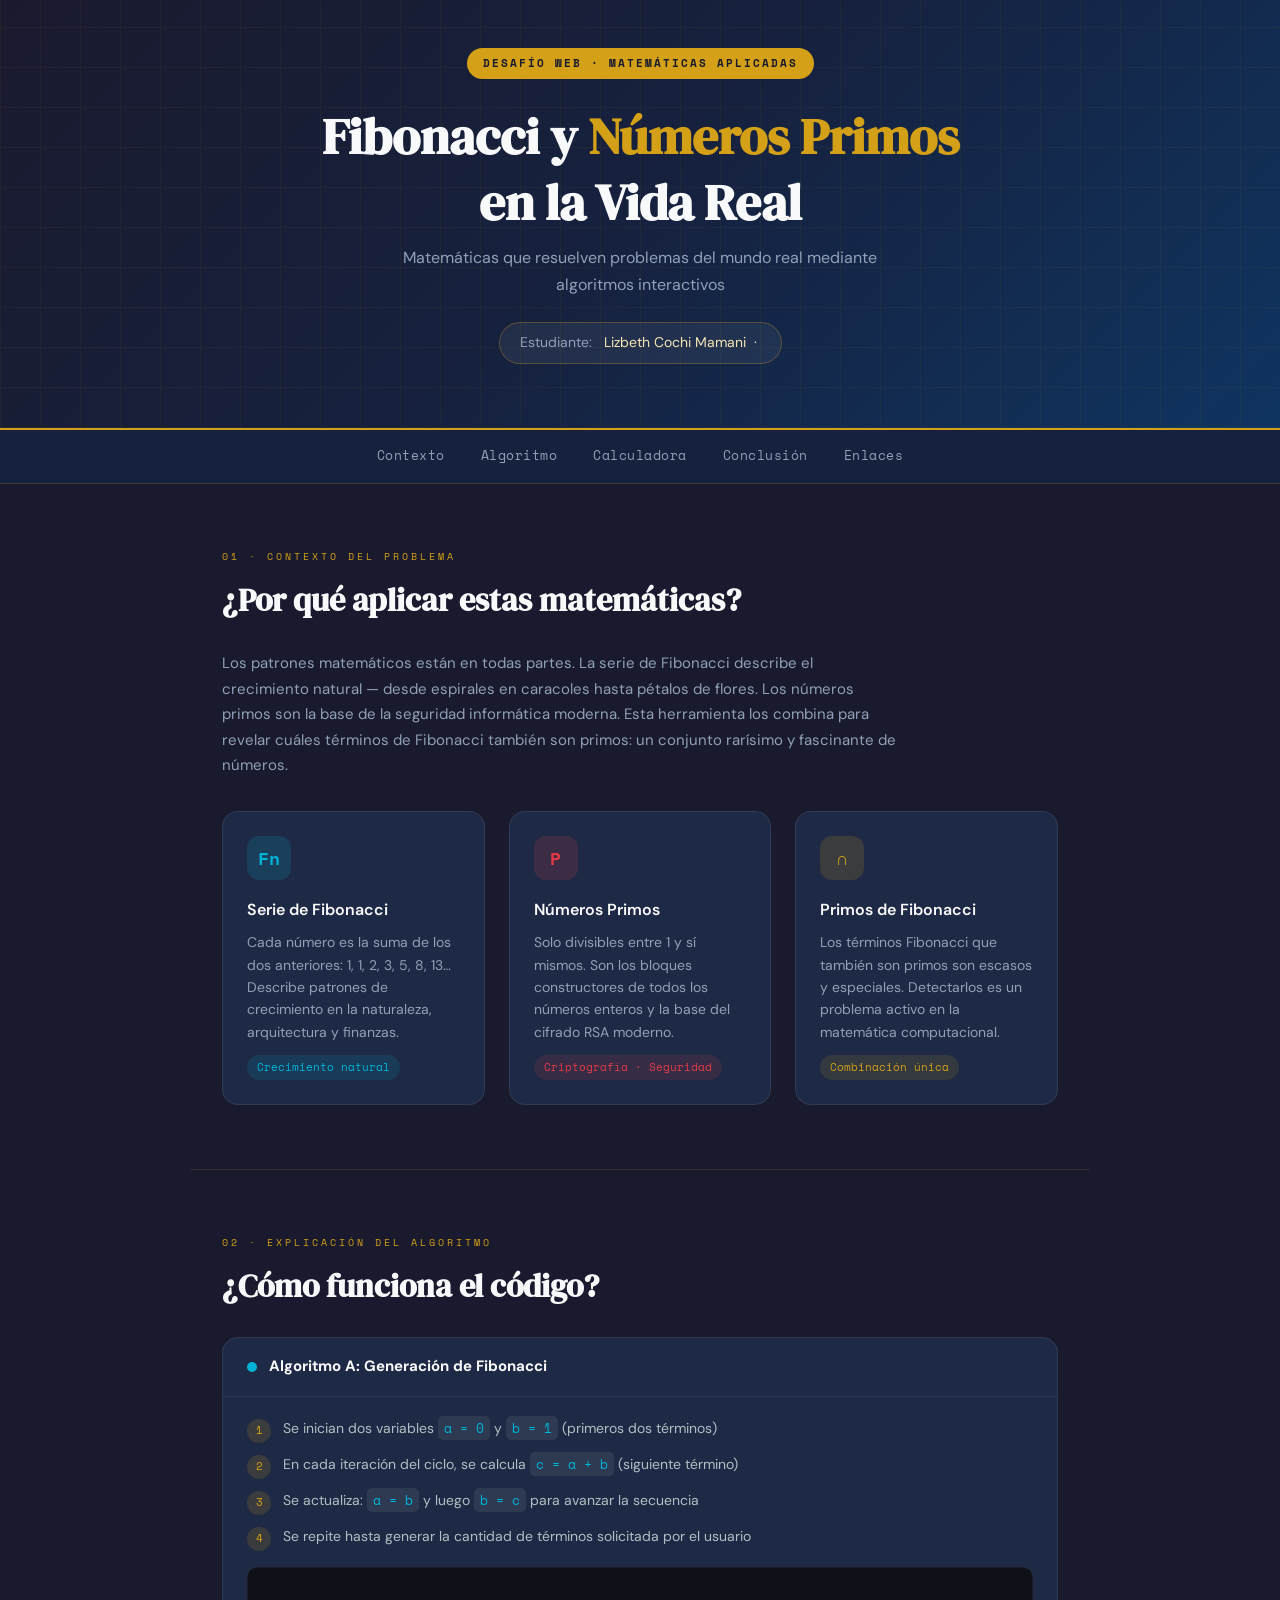
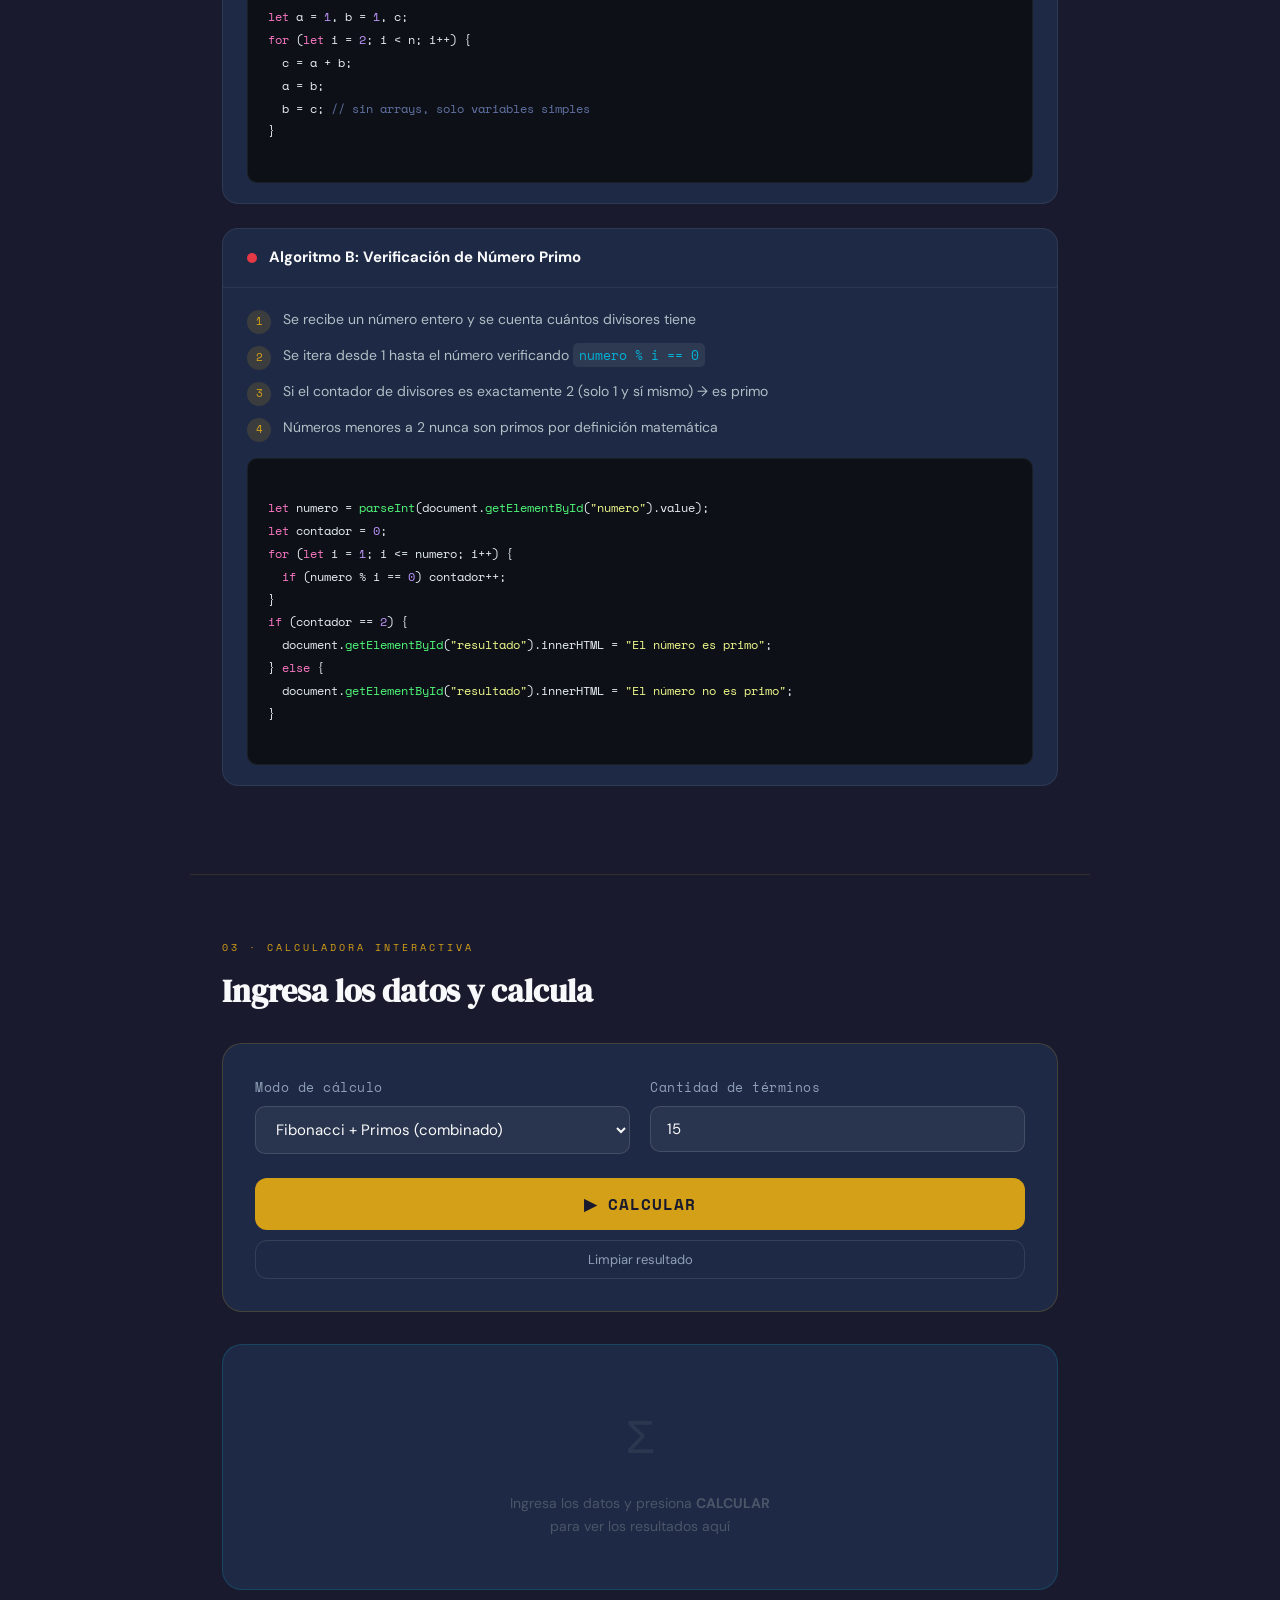
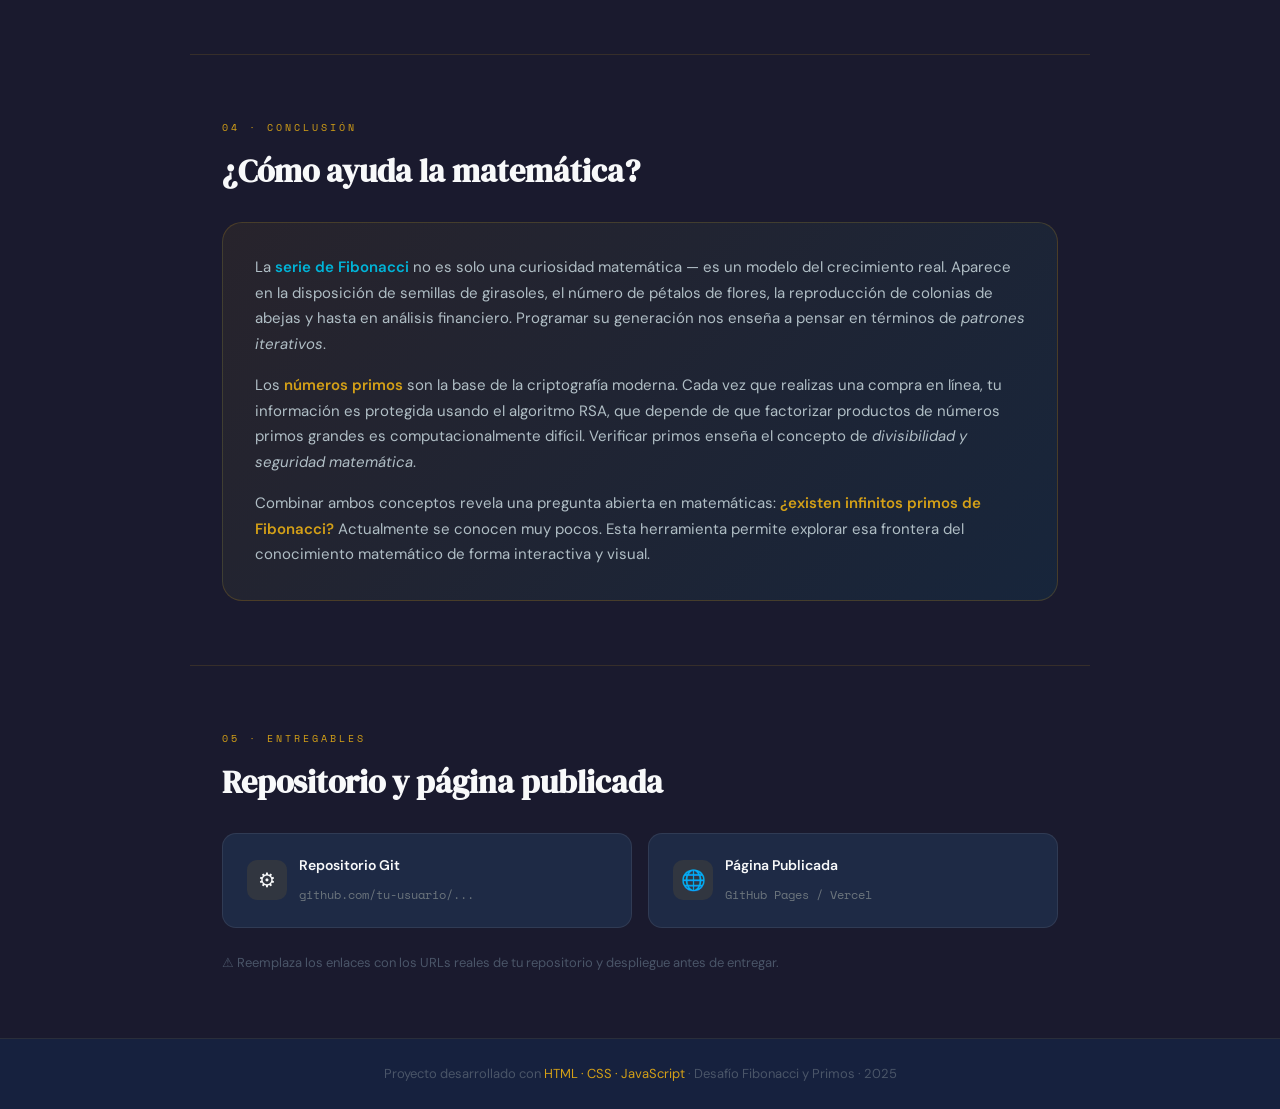
==== index.html @ 86a03a34 "Corregir nombre de index2 a index.html" ====
<!DOCTYPE html>
<html lang="es">
<head>
  <meta charset="UTF-8">
  <meta name="viewport" content="width=device-width, initial-scale=1.0">
  <title>Fibonacci y Números Primos - Matemáticas en la Vida Real</title>
  <link rel="stylesheet" href="css/stilos.css">
  <link href="https://fonts.googleapis.com/css2?family=Space+Mono:wght@400;700&family=DM+Serif+Display&family=DM+Sans:wght@400;500;600&display=swap" rel="stylesheet">
</head>
<body>
 
  <!-- ===== ENCABEZADO ===== -->
  <header>
    <div class="header-pattern"></div>
    <div class="badge">Desafío Web · Matemáticas Aplicadas</div>
    <h1>Fibonacci y <span>Números Primos</span><br>en la Vida Real</h1>
    <p class="header-sub">Matemáticas que resuelven problemas del mundo real mediante algoritmos interactivos</p>
    <div class="student-info">
      <span>Estudiante:</span> Lizbeth Cochi Mamani &nbsp;·&nbsp;
    </div>
  </header>
 
  <!-- ===== NAVEGACIÓN ===== -->
  <nav>
    <a href="#contexto">Contexto</a>
    <a href="#algoritmo">Algoritmo</a>
    <a href="#calculadora">Calculadora</a>
    <a href="#conclusion">Conclusión</a>
    <a href="#enlaces">Enlaces</a>
  </nav>
 
  <!-- ===== SECCIÓN 1: CONTEXTO ===== -->
  <section id="contexto">
    <p class="section-label">01 · Contexto del Problema</p>
    <h2>¿Por qué aplicar estas matemáticas?</h2>
    <p class="intro-text">
      Los patrones matemáticos están en todas partes. La serie de Fibonacci describe el crecimiento
      natural — desde espirales en caracoles hasta pétalos de flores. Los números primos son la base
      de la seguridad informática moderna. Esta herramienta los combina para revelar cuáles términos
      de Fibonacci también son primos: un conjunto rarísimo y fascinante de números.
    </p>
    <div class="cards-grid">
      <div class="card">
        <div class="card-icon fib">Fn</div>
        <h3>Serie de Fibonacci</h3>
        <p>Cada número es la suma de los dos anteriores: 1, 1, 2, 3, 5, 8, 13… Describe patrones
        de crecimiento en la naturaleza, arquitectura y finanzas.</p>
        <span class="tag fib">Crecimiento natural</span>
      </div>
      <div class="card">
        <div class="card-icon prime">P</div>
        <h3>Números Primos</h3>
        <p>Solo divisibles entre 1 y sí mismos. Son los bloques constructores de todos los números
        enteros y la base del cifrado RSA moderno.</p>
        <span class="tag prime">Criptografía · Seguridad</span>
      </div>
      <div class="card">
        <div class="card-icon combo">∩</div>
        <h3>Primos de Fibonacci</h3>
        <p>Los términos Fibonacci que también son primos son escasos y especiales. Detectarlos es
        un problema activo en la matemática computacional.</p>
        <span class="tag combo">Combinación única</span>
      </div>
    </div>
  </section>
 
  <hr class="divider">
 
  <!-- ===== SECCIÓN 2: ALGORITMO ===== -->
  <section id="algoritmo">
    <p class="section-label">02 · Explicación del Algoritmo</p>
    <h2>¿Cómo funciona el código?</h2>
 
    <!-- Algoritmo Fibonacci -->
    <div class="algo-box">
      <div class="algo-header">
        <div class="algo-dot fib-dot"></div>
        <strong>Algoritmo A: Generación de Fibonacci</strong>
      </div>
      <div class="algo-content">
        <div class="algo-steps">
          <div class="algo-step">
            <div class="step-n">1</div>
            <div>Se inician dos variables <code>a = 0</code> y <code>b = 1</code> (primeros dos términos)</div>
          </div>
          <div class="algo-step">
            <div class="step-n">2</div>
            <div>En cada iteración del ciclo, se calcula <code>c = a + b</code> (siguiente término)</div>
          </div>
          <div class="algo-step">
            <div class="step-n">3</div>
            <div>Se actualiza: <code>a = b</code> y luego <code>b = c</code> para avanzar la secuencia</div>
          </div>
          <div class="algo-step">
            <div class="step-n">4</div>
            <div>Se repite hasta generar la cantidad de términos solicitada por el usuario</div>
          </div>
        </div>
        <div class="code-block">
<span class="kw">let</span> a = <span class="num">1</span>, b = <span class="num">1</span>, c;
<span class="kw">for</span> (<span class="kw">let</span> i = <span class="num">2</span>; i &lt; n; i++) {
  c = a + b;
  a = b;
  b = c; <span class="cm">// sin arrays, solo variables simples</span>
}
        </div>
      </div>
    </div>
 
    <!-- Algoritmo Primo -->
    <div class="algo-box">
      <div class="algo-header">
        <div class="algo-dot prime-dot"></div>
        <strong>Algoritmo B: Verificación de Número Primo</strong>
      </div>
      <div class="algo-content">
        <div class="algo-steps">
          <div class="algo-step">
            <div class="step-n">1</div>
            <div>Se recibe un número entero y se cuenta cuántos divisores tiene</div>
          </div>
          <div class="algo-step">
            <div class="step-n">2</div>
            <div>Se itera desde 1 hasta el número verificando <code>numero % i == 0</code></div>
          </div>
          <div class="algo-step">
            <div class="step-n">3</div>
            <div>Si el contador de divisores es exactamente 2 (solo 1 y sí mismo) → es primo</div>
          </div>
          <div class="algo-step">
            <div class="step-n">4</div>
            <div>Números menores a 2 nunca son primos por definición matemática</div>
          </div>
        </div>
        <div class="code-block">
<span class="kw">let</span> numero = <span class="fn">parseInt</span>(document.<span class="fn">getElementById</span>(<span class="str">"numero"</span>).value);
<span class="kw">let</span> contador = <span class="num">0</span>;
<span class="kw">for</span> (<span class="kw">let</span> i = <span class="num">1</span>; i &lt;= numero; i++) {
  <span class="kw">if</span> (numero % i == <span class="num">0</span>) contador++;
}
<span class="kw">if</span> (contador == <span class="num">2</span>) {
  document.<span class="fn">getElementById</span>(<span class="str">"resultado"</span>).innerHTML = <span class="str">"El número es primo"</span>;
} <span class="kw">else</span> {
  document.<span class="fn">getElementById</span>(<span class="str">"resultado"</span>).innerHTML = <span class="str">"El número no es primo"</span>;
}
        </div>
      </div>
    </div>
  </section>
 
  <hr class="divider">
 
  <!-- ===== SECCIÓN 3: FORMULARIO + RESULTADO ===== -->
  <section id="calculadora">
    <p class="section-label">03 · Calculadora Interactiva</p>
    <h2>Ingresa los datos y calcula</h2>
 
    <div class="form-container">
      <form onsubmit="return false;">
        <div class="form-row">
 
          <!-- Selector de modo -->
          <div class="form-group">
            <label for="modo">Modo de cálculo</label>
            <select id="modo" onchange="cambiarModo()">
              <option value="combinado">Fibonacci + Primos (combinado)</option>
              <option value="fibonacci">Solo secuencia Fibonacci</option>
              <option value="primo">Verificar número primo</option>
              <option value="ahorro">Ahorro progresivo Fibonacci</option>
            </select>
          </div>
 
          <!-- Cantidad de términos -->
          <div class="form-group" id="grupo-terminos">
            <label for="terminos">Cantidad de términos</label>
            <input type="number" id="terminos" min="2" max="40" value="15" placeholder="Ej: 15">
          </div>
 
          <!-- Número a verificar (solo modo primo) -->
          <div class="form-group" id="grupo-numero" style="display:none;">
            <label for="numero">Número a verificar</label>
            <input type="number" id="numero" min="1" value="97" placeholder="Ej: 97">
          </div>
 
          <!-- Monto base (solo modo ahorro) -->
          <div class="form-group" id="grupo-monto" style="display:none;">
            <label for="monto">Depósito base (Bs.)</label>
            <input type="number" id="monto" min="1" value="1" placeholder="Ej: 1">
          </div>
 
        </div>
 
        <!-- Botón de ejecución -->
        <button class="btn-calc" onclick="calcular()">▶ CALCULAR</button>
        <button class="btn-clear" onclick="limpiar()">Limpiar resultado</button>
      </form>
    </div>
 
    <!-- Área de resultados -->
    <div id="resultado-container">
      <div class="result-placeholder" id="placeholder">
        <div class="big-icon">Σ</div>
        <p>Ingresa los datos y presiona <strong>CALCULAR</strong><br>para ver los resultados aquí</p>
      </div>
      <div id="resultado" style="display:none;"></div>
    </div>
  </section>
 
  <hr class="divider">
 
  <!-- ===== SECCIÓN 4: CONCLUSIÓN ===== -->
  <section id="conclusion">
    <p class="section-label">04 · Conclusión</p>
    <h2>¿Cómo ayuda la matemática?</h2>
    <div class="conclusion-box">
      <p>La <span class="highlight-teal">serie de Fibonacci</span> no es solo una curiosidad matemática —
      es un modelo del crecimiento real. Aparece en la disposición de semillas de girasoles, el número
      de pétalos de flores, la reproducción de colonias de abejas y hasta en análisis financiero.
      Programar su generación nos enseña a pensar en términos de <em>patrones iterativos</em>.</p>
 
      <p>Los <span class="highlight-gold">números primos</span> son la base de la criptografía moderna.
      Cada vez que realizas una compra en línea, tu información es protegida usando el algoritmo RSA,
      que depende de que factorizar productos de números primos grandes es computacionalmente difícil.
      Verificar primos enseña el concepto de <em>divisibilidad y seguridad matemática</em>.</p>
 
      <p>Combinar ambos conceptos revela una pregunta abierta en matemáticas:
      <span class="highlight-gold">¿existen infinitos primos de Fibonacci?</span> Actualmente se conocen
      muy pocos. Esta herramienta permite explorar esa frontera del conocimiento matemático de forma
      interactiva y visual.</p>
    </div>
  </section>
 
  <hr class="divider">
 
  <!-- ===== SECCIÓN 5: ENLACES ===== -->
  <section id="enlaces">
    <p class="section-label">05 · Entregables</p>
    <h2>Repositorio y página publicada</h2>
    <div class="links-row">
      <a class="link-card" href="https://github.com/liz1020bth/DESAFIO-SIMULACION-MATEMATICA----FIBO-Y-PRIMOS.git" target="_blank">
        <div class="link-icon">⚙</div>
        <div>
          <p>Repositorio Git</p>
          <span>github.com/tu-usuario/...</span>
        </div>
      </a>
      <a class="link-card" href="https://liz1020bth.github.io/DESAFIO-SIMULACION-MATEMATICA----FIBO-Y-PRIMOS/" target="_blank">
        <div class="link-icon">🌐</div>
        <div>
          <p>Página Publicada</p>
          <span>GitHub Pages / Vercel</span>
        </div>
      </a>
    </div>
    <p class="links-note">⚠ Reemplaza los enlaces con los URLs reales de tu repositorio y despliegue antes de entregar.</p>
  </section>
 
  <!-- ===== PIE DE PÁGINA ===== -->
  <footer>
    Proyecto desarrollado con <span>HTML · CSS · JavaScript</span> · Desafío Fibonacci y Primos · 2025
  </footer>
 
  <script src="js/scrip.js"></script>
</body>
</html>
---- css/stilos.css ----
/* =============================================
   estilos.css — Desafío Fibonacci y Primos
   ============================================= */
 
/* --- Variables globales --- */
:root {
  --gold:        #D4A017;
  --gold-light:  #F5E6B3;
  --gold-dark:   #8B6914;
  --deep:        #1A1A2E;
  --deep2:       #16213E;
  --accent:      #0F3460;
  --teal:        #00B4D8;
  --teal-light:  #90E0EF;
  --white:       #F8F9FA;
  --gray:        #6C757D;
  --card-bg:     #1E2A45;
  --prime-color: #E63946;
  --fib-color:   #00B4D8;
  --muted:       #90A0B7;
}
 
/* --- Reset básico --- */
* {
  margin: 0;
  padding: 0;
  box-sizing: border-box;
}
 
body {
  font-family: 'DM Sans', sans-serif;
  background: var(--deep);
  color: var(--white);
  line-height: 1.7;
}
 
code {
  font-family: 'Space Mono', monospace;
  font-size: 13px;
  background: rgba(255,255,255,0.07);
  padding: 2px 6px;
  border-radius: 5px;
  color: var(--teal);
}
 
/* =============================================
   ENCABEZADO
   ============================================= */
header {
  background: linear-gradient(135deg, #1A1A2E 0%, #16213E 50%, #0F3460 100%);
  padding: 3rem 2rem 4rem;
  text-align: center;
  position: relative;
  overflow: hidden;
  border-bottom: 2px solid var(--gold);
}
 
.header-pattern {
  position: absolute;
  top: 0; left: 0; right: 0; bottom: 0;
  opacity: 0.05;
  background-image:
    repeating-linear-gradient(0deg,   var(--gold) 0px, var(--gold) 1px, transparent 1px, transparent 40px),
    repeating-linear-gradient(90deg,  var(--gold) 0px, var(--gold) 1px, transparent 1px, transparent 40px);
}
 
.badge {
  display: inline-block;
  background: var(--gold);
  color: var(--deep);
  font-family: 'Space Mono', monospace;
  font-size: 11px;
  font-weight: 700;
  letter-spacing: 2px;
  text-transform: uppercase;
  padding: 6px 16px;
  border-radius: 20px;
  margin-bottom: 1.5rem;
  position: relative;
}
 
header h1 {
  font-family: 'DM Serif Display', serif;
  font-size: clamp(1.8rem, 5vw, 3.2rem);
  color: var(--white);
  position: relative;
  margin-bottom: 0.5rem;
  line-height: 1.3;
}
 
header h1 span {
  color: var(--gold);
}
 
.header-sub {
  font-size: 1rem;
  color: var(--muted);
  position: relative;
  max-width: 500px;
  margin: 0.5rem auto 1.5rem;
}
 
.student-info {
  display: inline-flex;
  align-items: center;
  gap: 12px;
  background: rgba(255,255,255,0.06);
  border: 1px solid rgba(212,160,23,0.3);
  border-radius: 50px;
  padding: 8px 20px;
  font-size: 14px;
  color: var(--gold-light);
  position: relative;
}
 
.student-info span {
  color: var(--muted);
}
 
/* =============================================
   NAVEGACIÓN
   ============================================= */
nav {
  background: var(--deep2);
  border-bottom: 1px solid rgba(212,160,23,0.2);
  padding: 0 2rem;
  display: flex;
  justify-content: center;
  flex-wrap: wrap;
  position: sticky;
  top: 0;
  z-index: 100;
}
 
nav a {
  color: var(--muted);
  text-decoration: none;
  font-size: 13px;
  font-weight: 500;
  padding: 14px 18px;
  border-bottom: 3px solid transparent;
  transition: all 0.2s;
  font-family: 'Space Mono', monospace;
  letter-spacing: 0.5px;
}
 
nav a:hover {
  color: var(--gold);
  border-bottom-color: var(--gold);
}
 
/* =============================================
   SECCIONES
   ============================================= */
section {
  padding: 4rem 2rem;
  max-width: 900px;
  margin: 0 auto;
}
 
.section-label {
  font-family: 'Space Mono', monospace;
  font-size: 10px;
  letter-spacing: 3px;
  text-transform: uppercase;
  color: var(--gold);
  margin-bottom: 0.5rem;
}
 
h2 {
  font-family: 'DM Serif Display', serif;
  font-size: clamp(1.5rem, 3vw, 2rem);
  color: var(--white);
  margin-bottom: 1.5rem;
}
 
.intro-text {
  color: var(--muted);
  font-size: 15px;
  max-width: 680px;
  margin-bottom: 0;
}
 
.divider {
  border: none;
  border-top: 1px solid rgba(212,160,23,0.15);
  max-width: 900px;
  margin: 0 auto;
}
 
/* =============================================
   TARJETAS DE CONTEXTO
   ============================================= */
.cards-grid {
  display: grid;
  grid-template-columns: repeat(auto-fit, minmax(250px, 1fr));
  gap: 1.5rem;
  margin-top: 2rem;
}
 
.card {
  background: var(--card-bg);
  border: 1px solid rgba(255,255,255,0.08);
  border-radius: 16px;
  padding: 1.5rem;
}
 
.card-icon {
  width: 44px;
  height: 44px;
  border-radius: 12px;
  display: flex;
  align-items: center;
  justify-content: center;
  font-family: 'Space Mono', monospace;
  font-size: 18px;
  font-weight: 700;
  margin-bottom: 1rem;
}
 
.card-icon.fib   { background: rgba(0,180,216,0.15);   color: var(--teal); }
.card-icon.prime { background: rgba(230,57,70,0.15);   color: var(--prime-color); }
.card-icon.combo { background: rgba(212,160,23,0.15);  color: var(--gold); }
 
.card h3 {
  font-size: 16px;
  font-weight: 600;
  margin-bottom: 0.5rem;
  color: var(--white);
}
 
.card p {
  font-size: 14px;
  color: var(--muted);
  line-height: 1.6;
}
 
.tag {
  display: inline-block;
  font-size: 11px;
  font-family: 'Space Mono', monospace;
  padding: 3px 10px;
  border-radius: 20px;
  margin-top: 0.75rem;
}
 
.tag.fib   { background: rgba(0,180,216,0.12);  color: var(--teal); }
.tag.prime { background: rgba(230,57,70,0.12);  color: var(--prime-color); }
.tag.combo { background: rgba(212,160,23,0.12); color: var(--gold); }
 
/* =============================================
   ALGORITMOS
   ============================================= */
.algo-box {
  background: var(--card-bg);
  border-radius: 16px;
  overflow: hidden;
  margin-bottom: 1.5rem;
  border: 1px solid rgba(255,255,255,0.07);
}
 
.algo-header {
  display: flex;
  align-items: center;
  gap: 12px;
  padding: 1rem 1.5rem;
  border-bottom: 1px solid rgba(255,255,255,0.06);
  font-size: 15px;
}
 
.algo-dot {
  width: 10px;
  height: 10px;
  border-radius: 50%;
}
 
.algo-dot.fib-dot   { background: var(--teal); }
.algo-dot.prime-dot { background: var(--prime-color); }
 
.algo-content {
  padding: 1.25rem 1.5rem;
}
 
.code-block {
  background: #0D1117;
  border-radius: 10px;
  padding: 1rem 1.25rem;
  font-family: 'Space Mono', monospace;
  font-size: 12px;
  color: #E6EDF3;
  margin: 1rem 0 0;
  overflow-x: auto;
  border: 1px solid rgba(255,255,255,0.06);
  line-height: 1.9;
  white-space: pre;
}
 
/* Colores de sintaxis */
.code-block .kw  { color: #FF79C6; }
.code-block .fn  { color: #50FA7B; }
.code-block .num { color: #BD93F9; }
.code-block .cm  { color: #6272A4; }
.code-block .str { color: #F1FA8C; }
 
.algo-steps {
  display: flex;
  flex-direction: column;
  gap: 10px;
}
 
.algo-step {
  display: flex;
  gap: 12px;
  font-size: 14px;
  color: #B0BEC5;
  align-items: flex-start;
}
 
.step-n {
  min-width: 24px;
  height: 24px;
  background: rgba(212,160,23,0.15);
  border-radius: 50%;
  display: flex;
  align-items: center;
  justify-content: center;
  font-family: 'Space Mono', monospace;
  font-size: 11px;
  color: var(--gold);
  flex-shrink: 0;
  margin-top: 2px;
}
 
/* =============================================
   FORMULARIO
   ============================================= */
.form-container {
  background: var(--card-bg);
  border: 1px solid rgba(212,160,23,0.2);
  border-radius: 20px;
  padding: 2rem;
}
 
.form-row {
  display: grid;
  grid-template-columns: repeat(auto-fit, minmax(200px, 1fr));
  gap: 1.25rem;
  margin-bottom: 1.5rem;
}
 
.form-group {
  display: flex;
  flex-direction: column;
  gap: 8px;
}
 
label {
  font-size: 13px;
  font-weight: 500;
  color: var(--muted);
  font-family: 'Space Mono', monospace;
  letter-spacing: 0.5px;
}
 
input[type="number"],
select {
  background: rgba(255,255,255,0.05);
  border: 1px solid rgba(255,255,255,0.12);
  border-radius: 10px;
  padding: 12px 16px;
  color: var(--white);
  font-size: 15px;
  font-family: 'DM Sans', sans-serif;
  transition: border-color 0.2s;
  outline: none;
  width: 100%;
}
 
input[type="number"]:focus,
select:focus {
  border-color: var(--gold);
  background: rgba(212,160,23,0.06);
}
 
select option {
  background: var(--deep2);
}
 
/* Botón principal */
.btn-calc {
  width: 100%;
  background: var(--gold);
  color: var(--deep);
  border: none;
  border-radius: 12px;
  padding: 14px 24px;
  font-size: 16px;
  font-weight: 700;
  font-family: 'Space Mono', monospace;
  cursor: pointer;
  letter-spacing: 1px;
  transition: all 0.2s;
  text-transform: uppercase;
}
 
.btn-calc:hover {
  background: #E8B820;
  transform: translateY(-1px);
}
 
.btn-calc:active {
  transform: translateY(0);
}
 
/* Botón limpiar */
.btn-clear {
  width: 100%;
  margin-top: 10px;
  background: transparent;
  color: var(--muted);
  border: 1px solid rgba(255,255,255,0.1);
  border-radius: 12px;
  padding: 10px;
  font-size: 13px;
  cursor: pointer;
  transition: all 0.2s;
  font-family: 'DM Sans', sans-serif;
}
 
.btn-clear:hover {
  border-color: var(--prime-color);
  color: var(--prime-color);
}
 
/* =============================================
   ÁREA DE RESULTADOS
   ============================================= */
#resultado-container {
  background: var(--card-bg);
  border: 1px solid rgba(0,180,216,0.2);
  border-radius: 20px;
  padding: 2rem;
  min-height: 200px;
  margin-top: 2rem;
}
 
.result-placeholder {
  display: flex;
  flex-direction: column;
  align-items: center;
  justify-content: center;
  height: 180px;
  text-align: center;
  color: #4A5568;
}
 
.result-placeholder .big-icon {
  font-family: 'Space Mono', monospace;
  font-size: 3rem;
  margin-bottom: 1rem;
  opacity: 0.3;
}
 
.result-placeholder p {
  font-size: 14px;
}
 
.result-title {
  font-family: 'DM Serif Display', serif;
  font-size: 1.3rem;
  color: var(--teal);
  margin-bottom: 1rem;
  padding-bottom: 0.75rem;
  border-bottom: 1px solid rgba(255,255,255,0.07);
}
 
/* Tarjetas de estadísticas */
.stats-row {
  display: grid;
  grid-template-columns: repeat(auto-fit, minmax(130px, 1fr));
  gap: 1rem;
  margin-bottom: 1.5rem;
}
 
.stat-card {
  background: rgba(255,255,255,0.04);
  border-radius: 12px;
  padding: 1rem;
  text-align: center;
}
 
.stat-num {
  font-family: 'Space Mono', monospace;
  font-size: 1.5rem;
  font-weight: 700;
  margin-bottom: 4px;
}
 
.stat-label {
  font-size: 12px;
  color: #6C757D;
}
 
/* Grilla de secuencia */
.sequence-grid {
  display: flex;
  flex-wrap: wrap;
  gap: 8px;
  margin-top: 1rem;
}
 
.seq-item {
  padding: 6px 12px;
  border-radius: 8px;
  font-family: 'Space Mono', monospace;
  font-size: 13px;
  font-weight: 700;
  cursor: default;
  transition: transform 0.1s;
}
 
.seq-item:hover { transform: scale(1.05); }
 
.seq-item.is-prime {
  background: rgba(230,57,70,0.2);
  border: 1px solid rgba(230,57,70,0.4);
  color: #FF6B7A;
}
 
.seq-item.not-prime {
  background: rgba(0,180,216,0.1);
  border: 1px solid rgba(0,180,216,0.2);
  color: var(--teal);
}
 
/* Leyenda */
.legend {
  display: flex;
  gap: 1.5rem;
  margin-top: 1rem;
  flex-wrap: wrap;
}
 
.legend-item {
  display: flex;
  align-items: center;
  gap: 8px;
  font-size: 13px;
  color: var(--muted);
}
 
.legend-dot {
  width: 12px;
  height: 12px;
  border-radius: 4px;
}
 
/* Tabla de ahorro */
.savings-table {
  width: 100%;
  border-collapse: collapse;
  margin-top: 1rem;
  font-size: 14px;
}
 
.savings-table th {
  background: rgba(212,160,23,0.1);
  color: var(--gold);
  padding: 10px 14px;
  text-align: left;
  font-family: 'Space Mono', monospace;
  font-size: 11px;
  letter-spacing: 1px;
  text-transform: uppercase;
}
 
.savings-table td {
  padding: 10px 14px;
  border-bottom: 1px solid rgba(255,255,255,0.05);
  color: #B0BEC5;
}
 
.savings-table tr:last-child td { border-bottom: none; }
.savings-table tr:hover td { background: rgba(255,255,255,0.03); }
.savings-table td.is-p { color: #FF6B7A; font-weight: 600; }
 
/* Resultado primo */
.prime-result {
  text-align: center;
  padding: 2rem;
}
 
.prime-verdict {
  font-family: 'DM Serif Display', serif;
  font-size: 2rem;
  margin: 1rem 0;
}
 
.prime-verdict.yes { color: #50FA7B; }
.prime-verdict.no  { color: var(--prime-color); }
 
.divisors-list {
  display: flex;
  flex-wrap: wrap;
  gap: 8px;
  justify-content: center;
  margin-top: 1rem;
}
 
.divisor-pill {
  background: rgba(255,255,255,0.06);
  border: 1px solid rgba(255,255,255,0.1);
  border-radius: 20px;
  padding: 4px 14px;
  font-family: 'Space Mono', monospace;
  font-size: 13px;
  color: var(--muted);
}
 
/* =============================================
   CONCLUSIÓN
   ============================================= */
.conclusion-box {
  background: linear-gradient(135deg, rgba(212,160,23,0.08), rgba(0,180,216,0.08));
  border: 1px solid rgba(212,160,23,0.2);
  border-radius: 20px;
  padding: 2rem;
}
 
.conclusion-box p {
  color: #B0BEC5;
  font-size: 15px;
  margin-bottom: 1rem;
}
 
.conclusion-box p:last-child {
  margin-bottom: 0;
}
 
.highlight-gold { color: var(--gold); font-weight: 600; }
.highlight-teal { color: var(--teal); font-weight: 600; }
 
/* =============================================
   ENLACES
   ============================================= */
.links-row {
  display: grid;
  grid-template-columns: repeat(auto-fit, minmax(220px, 1fr));
  gap: 1rem;
}
 
.link-card {
  background: var(--card-bg);
  border: 1px solid rgba(255,255,255,0.08);
  border-radius: 14px;
  padding: 1.25rem 1.5rem;
  display: flex;
  align-items: center;
  gap: 12px;
  text-decoration: none;
  color: inherit;
  transition: all 0.2s;
}
 
.link-card:hover {
  border-color: var(--gold);
  transform: translateY(-2px);
}
 
.link-icon {
  width: 40px;
  height: 40px;
  border-radius: 10px;
  background: rgba(212,160,23,0.1);
  display: flex;
  align-items: center;
  justify-content: center;
  font-size: 20px;
  flex-shrink: 0;
}
 
.link-card p {
  font-size: 14px;
  font-weight: 600;
  color: var(--white);
  margin-bottom: 2px;
}
 
.link-card span {
  font-size: 12px;
  color: #6C757D;
  font-family: 'Space Mono', monospace;
}
 
.links-note {
  font-size: 13px;
  color: #4A5568;
  margin-top: 1.5rem;
}
 
/* =============================================
   PIE DE PÁGINA
   ============================================= */
footer {
  background: var(--deep2);
  border-top: 1px solid rgba(212,160,23,0.1);
  text-align: center;
  padding: 1.5rem;
  font-size: 13px;
  color: #4A5568;
}
 
footer span {
  color: var(--gold);
}
 
/* =============================================
   DISEÑO RESPONSIVO
   ============================================= */
@media (max-width: 768px) {
  nav a {
    padding: 12px 12px;
    font-size: 12px;
  }
 
  section {
    padding: 3rem 1.25rem;
  }
}
 
@media (max-width: 600px) {
  nav a {
    padding: 10px 8px;
    font-size: 11px;
  }
 
  .form-container {
    padding: 1.25rem;
  }
 
  #resultado-container {
    padding: 1.25rem;
  }
 
  .stats-row {
    grid-template-columns: repeat(2, 1fr);
  }
 
  .prime-result {
    padding: 1rem;
  }
 
  .prime-verdict {
    font-size: 1.5rem;
  }
 
  .savings-table th,
  .savings-table td {
    padding: 8px 10px;
    font-size: 13px;
  }
}
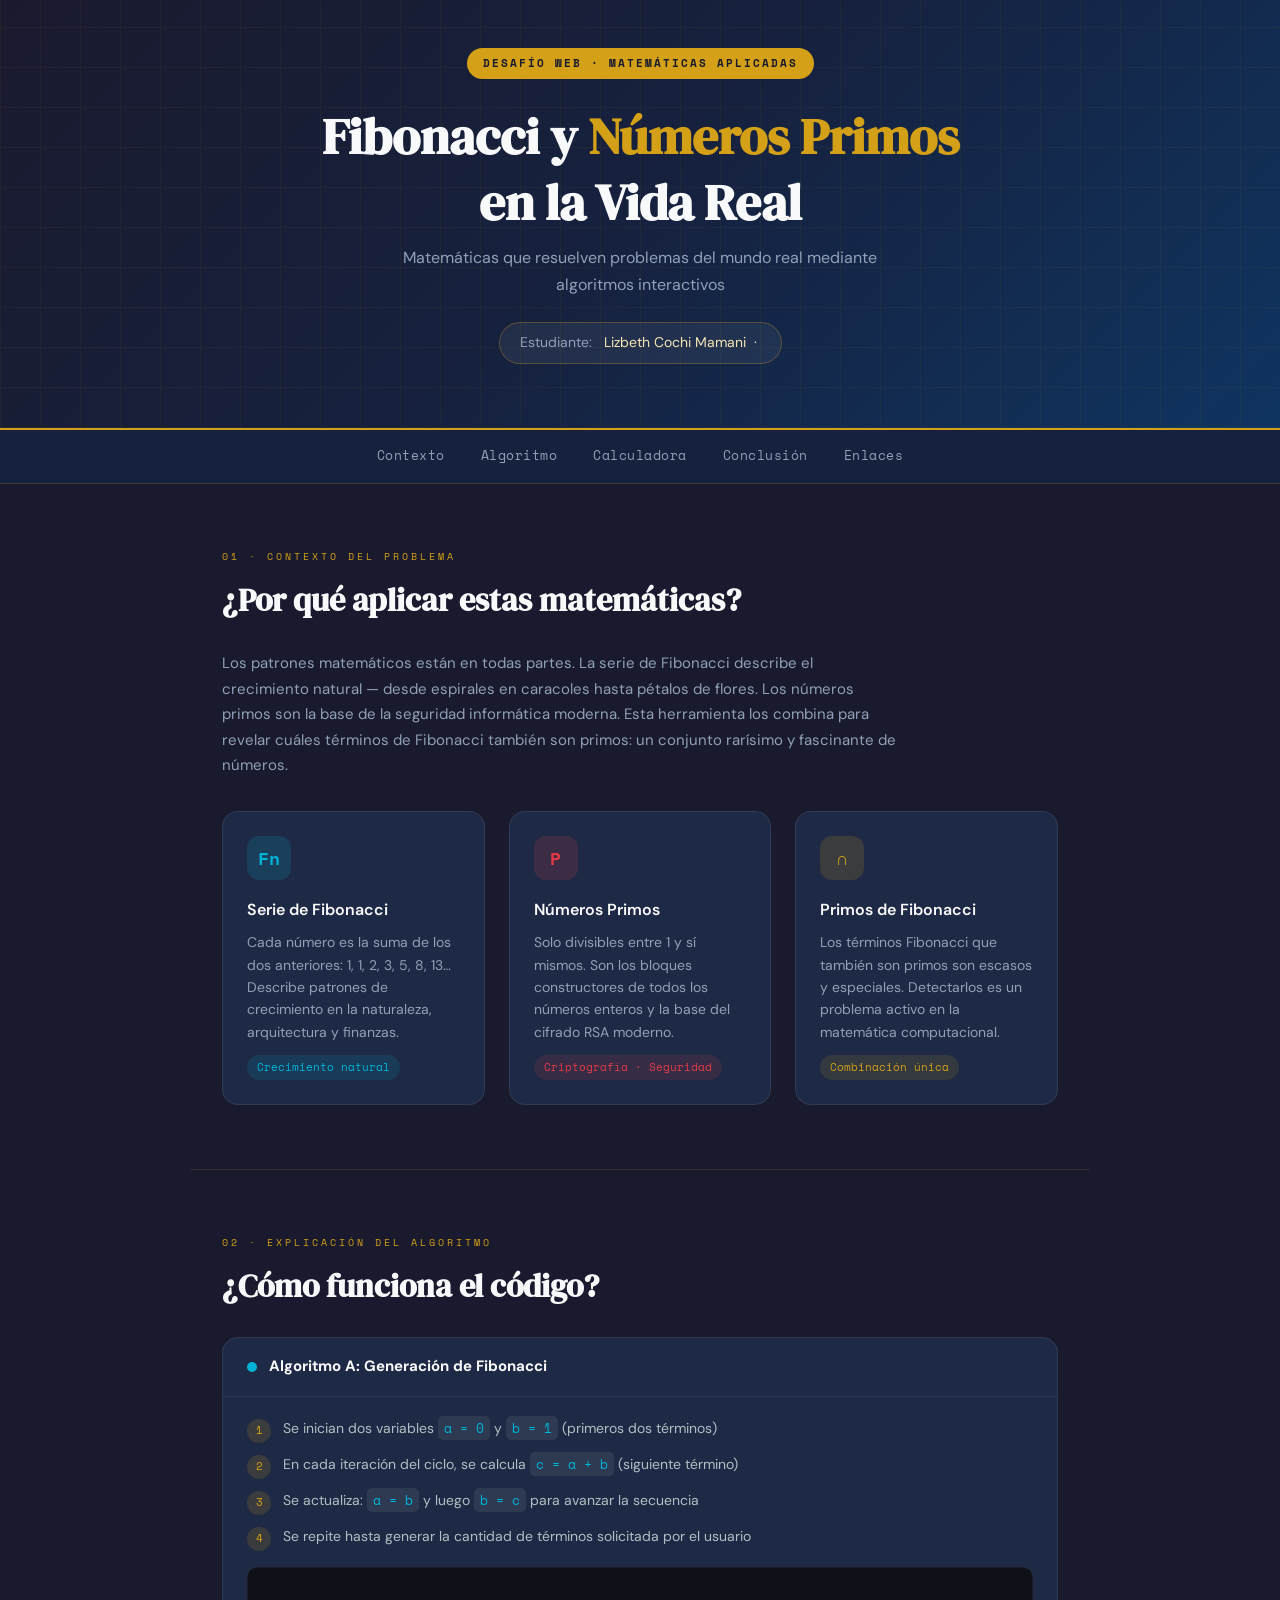
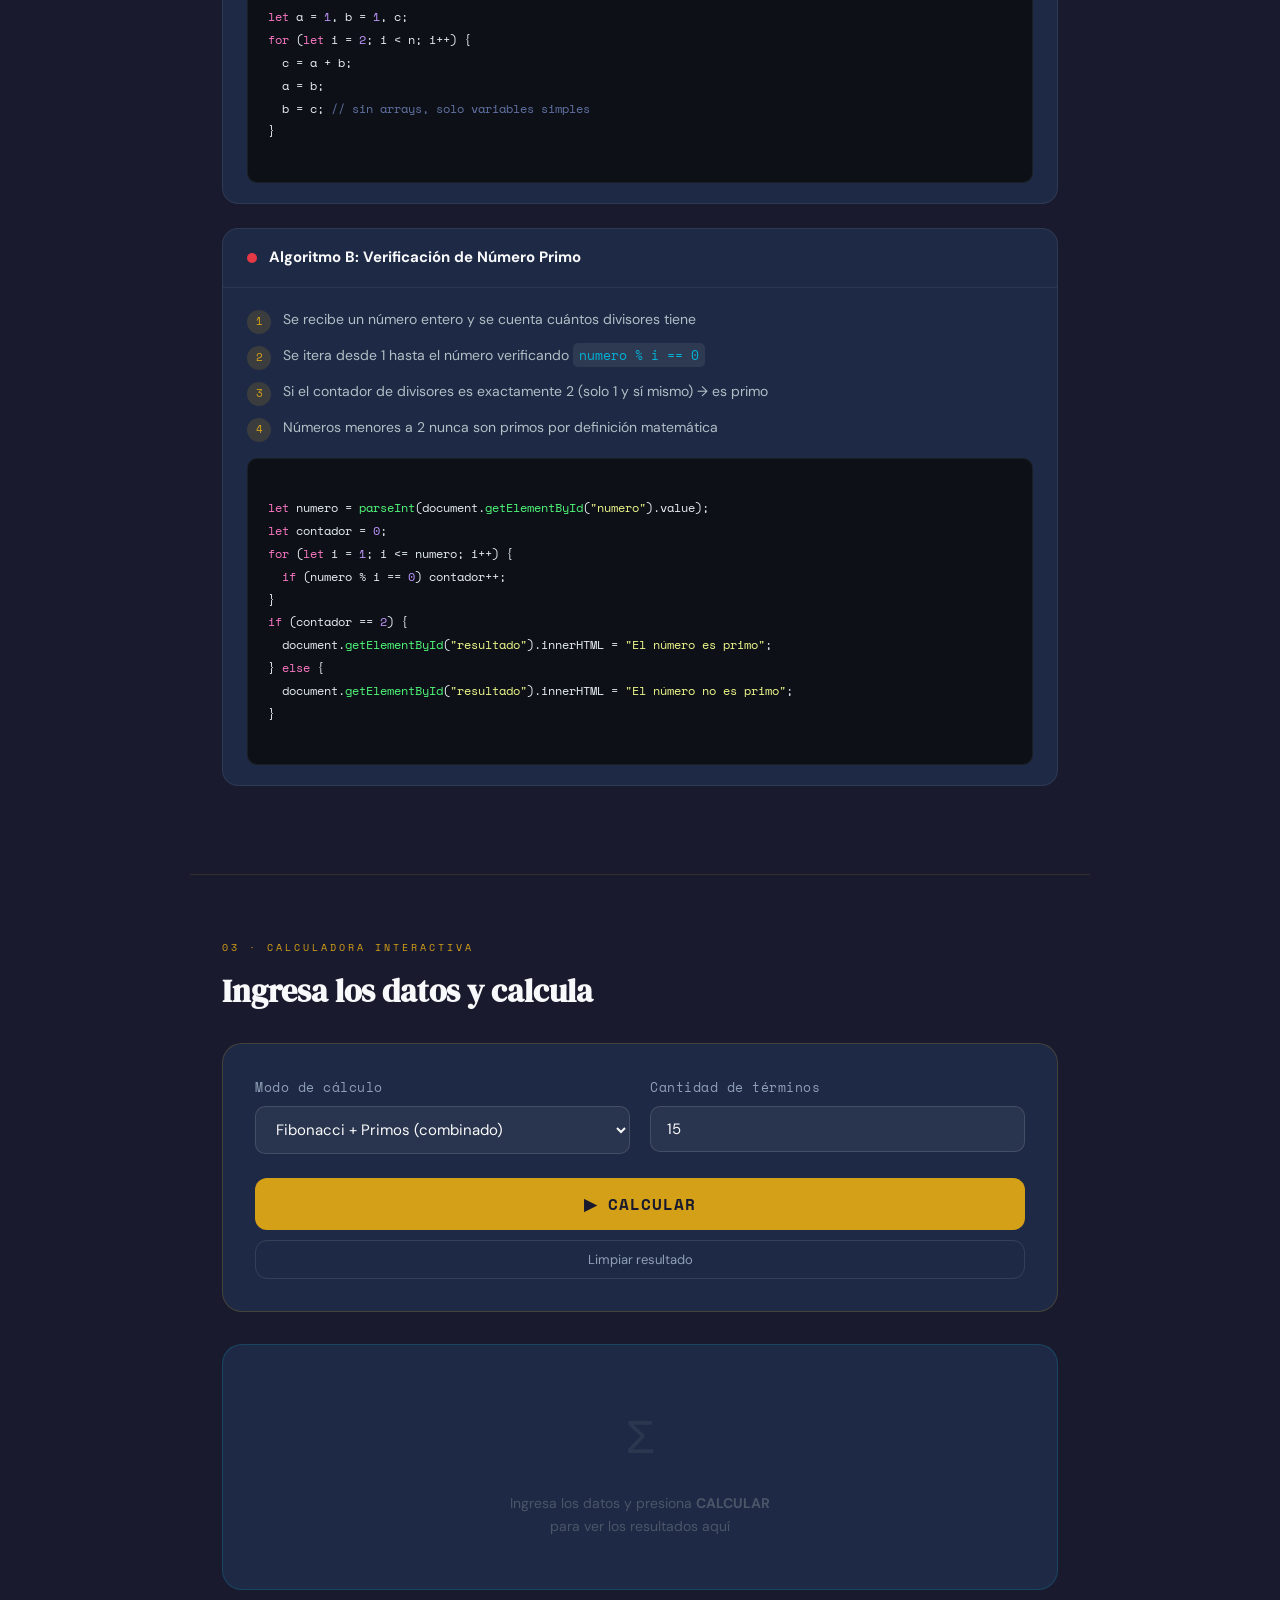
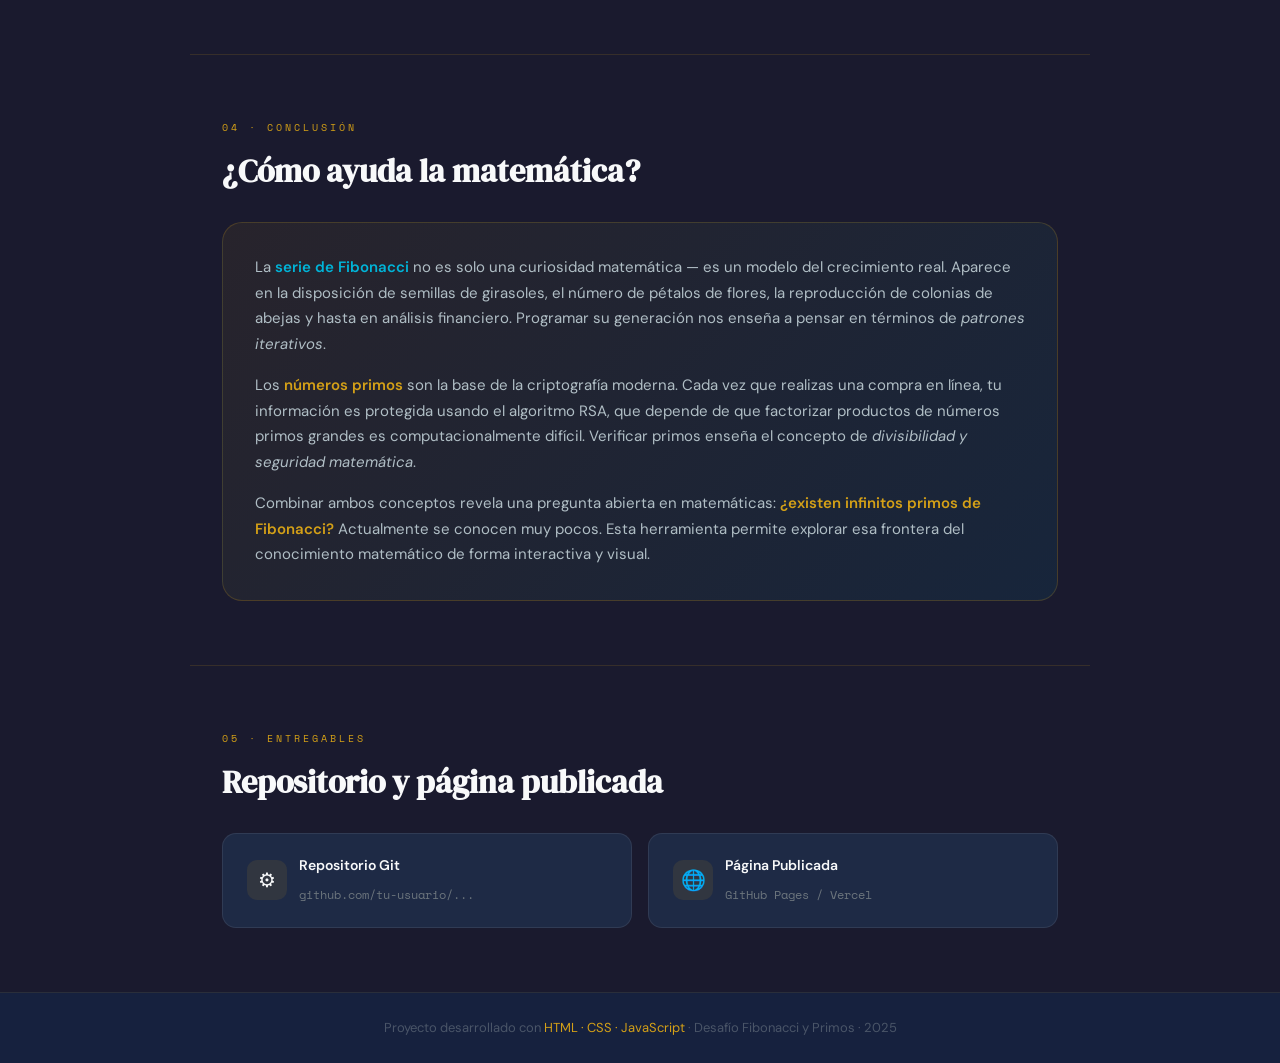
==== commit 9a44172e: "Eliminar texto innecesario en el HTML" ====
--- a/index.html
+++ b/index.html
@@ -252,7 +252,6 @@
         </div>
       </a>
     </div>
-    <p class="links-note">⚠ Reemplaza los enlaces con los URLs reales de tu repositorio y despliegue antes de entregar.</p>
   </section>
  
   <!-- ===== PIE DE PÁGINA ===== -->
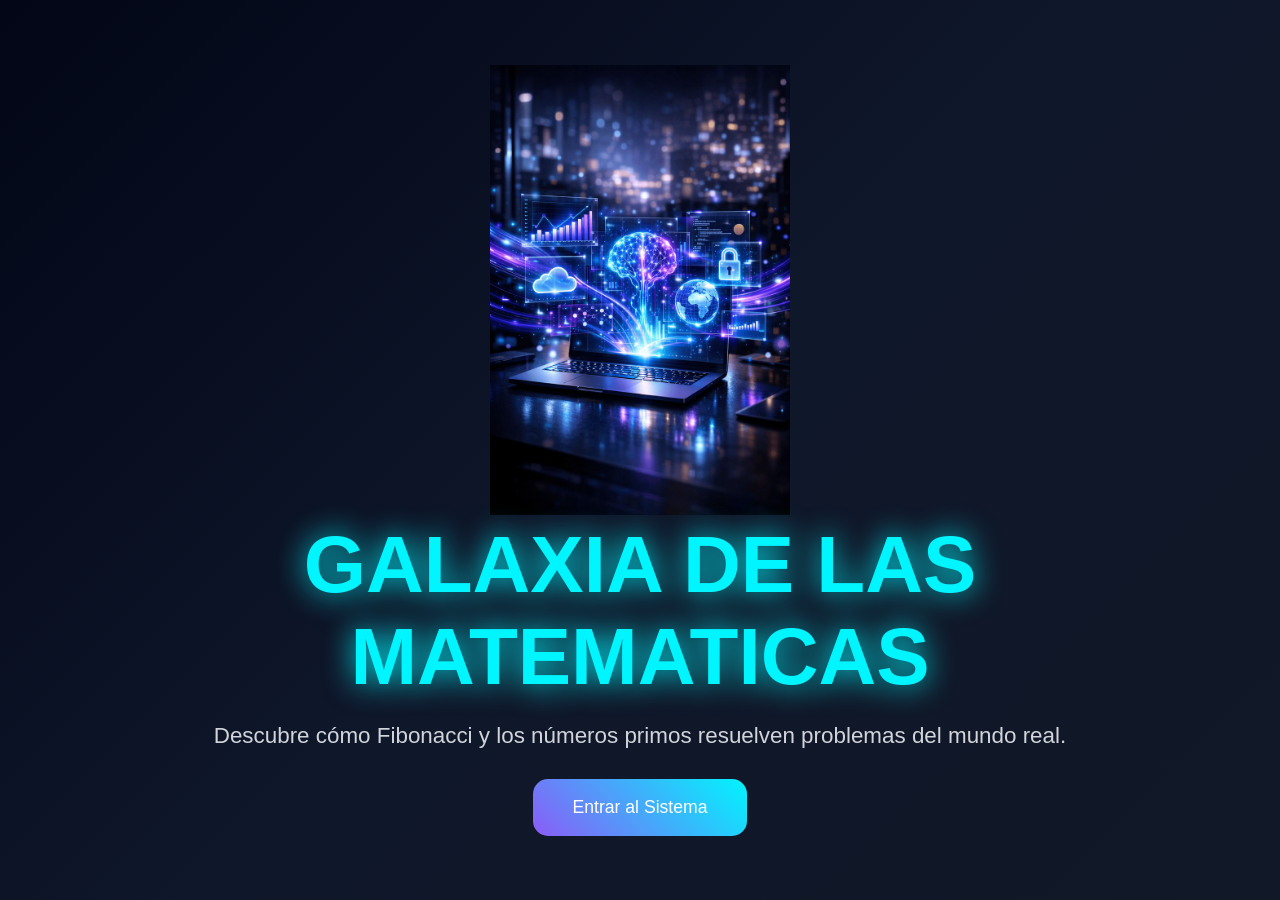
==== commit b7cb6181: "Refactor: Reestructuración completa de los 4 módulos interactivos, lógica, estilos y documentación" ====
--- a/index.html
+++ b/index.html
@@ -1,265 +1,1072 @@
 <!DOCTYPE html>
 <html lang="es">
 <head>
-  <meta charset="UTF-8">
-  <meta name="viewport" content="width=device-width, initial-scale=1.0">
-  <title>Fibonacci y Números Primos - Matemáticas en la Vida Real</title>
-  <link rel="stylesheet" href="css/stilos.css">
-  <link href="https://fonts.googleapis.com/css2?family=Space+Mono:wght@400;700&family=DM+Serif+Display&family=DM+Sans:wght@400;500;600&display=swap" rel="stylesheet">
+    <meta charset="UTF-8">
+    <meta name="viewport" content="width=device-width, initial-scale=1.0">
+    <title>Math Galaxy</title>
+
+    <link rel="stylesheet" href="css/stilos.css">
+
+    <!-- ICONOS -->
+    <link rel="stylesheet"
+    href="https://cdnjs.cloudflare.com/ajax/libs/font-awesome/6.5.1/css/all.min.css">
+
+    <!-- PARTICLES -->
+    <script src="https://cdn.jsdelivr.net/npm/particles.js"></script>
 </head>
+
 <body>
- 
-  <!-- ===== ENCABEZADO ===== -->
-  <header>
-    <div class="header-pattern"></div>
-    <div class="badge">Desafío Web · Matemáticas Aplicadas</div>
-    <h1>Fibonacci y <span>Números Primos</span><br>en la Vida Real</h1>
-    <p class="header-sub">Matemáticas que resuelven problemas del mundo real mediante algoritmos interactivos</p>
-    <div class="student-info">
-      <span>Estudiante:</span> Lizbeth Cochi Mamani &nbsp;·&nbsp;
-    </div>
-  </header>
- 
-  <!-- ===== NAVEGACIÓN ===== -->
-  <nav>
-    <a href="#contexto">Contexto</a>
-    <a href="#algoritmo">Algoritmo</a>
-    <a href="#calculadora">Calculadora</a>
-    <a href="#conclusion">Conclusión</a>
-    <a href="#enlaces">Enlaces</a>
-  </nav>
- 
-  <!-- ===== SECCIÓN 1: CONTEXTO ===== -->
-  <section id="contexto">
-    <p class="section-label">01 · Contexto del Problema</p>
-    <h2>¿Por qué aplicar estas matemáticas?</h2>
-    <p class="intro-text">
-      Los patrones matemáticos están en todas partes. La serie de Fibonacci describe el crecimiento
-      natural — desde espirales en caracoles hasta pétalos de flores. Los números primos son la base
-      de la seguridad informática moderna. Esta herramienta los combina para revelar cuáles términos
-      de Fibonacci también son primos: un conjunto rarísimo y fascinante de números.
+
+    <!-- PARTICULAS -->
+    <div id="particles-js"></div>
+
+    <!-- PANTALLA INICIAL -->
+    <section id="inicio">
+
+        <div class="inicio-contenido">
+          <img class="entrada" src="img/mundo.jpg">
+          
+            <h1>GALAXIA DE LAS MATEMATICAS</h1>
+
+            <p>
+                Descubre cómo Fibonacci y los números primos
+                resuelven problemas del mundo real.
+            </p>
+
+            <button id="btnEntrar">
+                Entrar al Sistema
+            </button>
+
+        </div>
+
+    </section>
+
+    <!-- CONTENIDO -->
+    <main id="principal" class="oculto">
+
+        <!-- HEADER -->
+        <header>
+
+            <h1>🚀 Centro Matemático Interactivo</h1>
+
+            <p>
+                Explora problemas reales usando matemáticas
+            </p>
+
+        </header>
+        <!-- INTRODUCCION GENERAL -->
+
+<section class="intro-math">
+
+    <!-- TEXTO -->
+
+    <div class="intro-texto">
+
+        <span class="intro-badge">
+            🚀 PROYECTO INTERACTIVO
+        </span>
+
+        <h1>
+            Matemáticas aplicadas al mundo real
+        </h1>
+
+        <p>
+            Este sistema interactivo demuestra cómo los algoritmos
+            matemáticos pueden utilizarse para resolver problemas
+            reales relacionados con crecimiento poblacional,
+            ahorro progresivo, seguridad informática y análisis
+            de patrones numéricos.
+        </p>
+
+        <p>
+            A través de simulaciones visuales y formularios dinámicos,
+            el usuario podrá comprender cómo funcionan la serie
+            Fibonacci y los números primos dentro de diferentes
+            contextos de la vida cotidiana.
+        </p>
+
+        <!-- CARDS -->
+
+        <div class="intro-cards">
+
+            <div class="mini-card">
+
+                <i class="fa-solid fa-rabbit"></i>
+
+                <h3>Fibonacci</h3>
+
+                <p>
+                    Modela crecimiento natural y patrones matemáticos.
+                </p>
+
+            </div>
+
+            <div class="mini-card">
+
+                <i class="fa-solid fa-shield-halved"></i>
+
+                <h3>Números primos</h3>
+
+                <p>
+                    Fundamentales para la seguridad informática moderna.
+                </p>
+
+            </div>
+
+            <div class="mini-card">
+
+                <i class="fa-solid fa-chart-line"></i>
+
+                <h3>Simulaciones</h3>
+
+                <p>
+                    Resultados visuales dinámicos e interactivos.
+                </p>
+
+            </div>
+
+        </div>
+
+    </div>
+
+    <!-- IMAGEN -->
+
+    <div class="intro-imagen">
+      
+        <img class="flotar" src="img/mate.jpg">
+
+    </div>
+
+</section>
+        <!-- BOTONES -->
+        <section class="menu">
+
+            <button class="menu-btn" onclick="mostrarModulo('modulo1')">
+                🐇 Fibonacci Población
+            </button>
+
+            <button class="menu-btn" onclick="mostrarModulo('modulo2')">
+                💰 Fibonacci Ahorro
+            </button>
+
+            <button class="menu-btn" onclick="mostrarModulo('modulo3')">
+                🔐 Primos Seguridad
+            </button>
+
+            <button class="menu-btn" onclick="mostrarModulo('modulo4')">
+                ✨ Fibonacci + Primos
+            </button>
+
+        </section>
+
+        <!-- MODULO 1 -->
+
+<section id="modulo1" class="modulo oculto">
+
+    <!-- TITULO -->
+
+    <div class="hero-fibo">
+
+        <img
+        class="conejo conejo-izq"
+        src="img/zanahoria.png">
+
+        <div class="hero-texto">
+
+            <span class="badge"></span>
+
+            <h1>
+                Fibonacci en Crecimiento Poblacional
+            </h1>
+
+            <p>
+                Simulación del crecimiento de una población de conejos
+                usando la serie Fibonacci
+            </p>
+
+            <div class="frase-fibo">
+
+                <i class="fa-solid fa-lightbulb"></i>
+
+                <span>
+                    La serie Fibonacci permite modelar el crecimiento natural
+                    de especies donde cada generación depende de las anteriores.
+                </span>
+
+            </div>
+
+        </div>
+
+        <img
+        class="conejo conejo-der"
+        src="img/conejito.jpg">
+
+    </div>
+
+  <!-- contexto -->
+
+   <div class="contenedor-dos-columnas">
+
+    <div class="contexto-fibo">
+        <h2>
+            <i class="fa-solid fa-question-circle"></i>
+            Contexto del problema
+        </h2>
+        <p>
+            El problema de los conejos en la serie de Fibonacci busca modelar cómo
+            crece una población de conejos en condiciones ideales.
+        </p>
+        <p>
+            Se parte de una sola pareja de conejos jóvenes que, después de un mes,
+            se convierten en una pareja adulta capaz de reproducirse.
+            Cada pareja adulta produce una nueva pareja cada mes.
+        </p>
+        <p>
+            El objetivo es determinar cuántas parejas habrá en cada mes siguiendo
+            un patrón de crecimiento basado en la suma de las dos generaciones anteriores.
+        </p>
+    </div>
+
+    <div class="explicacion-fibo">
+        <div class="header-seccion">
+            <span class="numero-etiqueta"></span>
+            <span class="separador">•</span>
+            <span class="subtitulo-seccion">EXPLICACIÓN DEL ALGORITMO</span>
+        </div>
+        
+        <h2>¿Cómo funciona el código?</h2>
+        
+        <ol class="lista-pasos">
+            <li>
+                <span class="paso-numero">1</span>
+                <p>Se inician variables <code class="var-azul">a = 1</code> y <code class="var-azul">b = 1</code></p>
+            </li>
+            <li>
+                <span class="paso-numero">2</span>
+                <p>En cada iteración se calcula <code class="var-azul">c = a + b</code></p>
+            </li>
+            <li>
+                <span class="paso-numero">3</span>
+                <p>Se actualiza <code class="var-azul">a = b</code> y <code class="var-azul">b = c</code></p>
+            </li>
+        </ol>
+
+        <div class="contenedor-codigo">
+            <pre><code><span class="keyword">let</span> a = <span class="number">1</span>, b = <span class="number">1</span>, c;
+<span class="keyword">for</span> (<span class="keyword">let</span> i = <span class="number">2</span>; i &lt; n; i++) {
+    c = a + b;
+    a = b;
+    b = c; <span class="comment">// variables simples</span>
+}</code></pre>
+        </div>
+    </div>
+
+</div>
+
+    <!-- CONTENIDO -->
+
+    <div class="dashboard-fibo">
+
+        <!-- IZQUIERDA -->
+
+        <div class="panel-formulario">
+
+            <h2>
+                <i class="fa-solid fa-clipboard-list"></i>
+                Formulario de Entrada
+            </h2>
+
+            <p>
+                Ingresa los datos para la simulación del crecimiento
+                de la población de conejos.
+            </p>
+
+            <div class="grupo-input">
+
+                <label>
+                    <i class="fa-solid fa-calendar"></i>
+                    Cantidad de meses
+                </label>
+
+                <input
+                type="number"
+                id="meses"
+                placeholder="Ejemplo: 10">
+
+                <small>
+                    Máximo recomendado: 50 meses
+                </small>
+
+            </div>
+
+            <div class="grupo-input">
+
+                <label>
+                    <i class="fa-solid fa-rabbit-running"></i>
+                    Ingrese su Nombre
+                </label>
+
+                <input type="text" id="inicial" placeholder="Ejemplo: Juan" pattern="[A-Za-zÁÉÍÓÚáéíóúÑñ ]+">
+
+            </div>
+
+            <div class="suposiciones">
+
+                <h3>
+                    <i class="fa-solid fa-circle-info"></i>
+                    Suposiciones del modelo
+                </h3>
+
+                <ul>
+
+                    <li>✔ Cada pareja tarda 1 mes en madurar</li>
+
+                    <li>✔ Cada pareja produce otra pareja</li>
+
+                    <li>✔ La población nunca disminuye</li>
+
+                    <li>✔ El ambiente tiene recursos ilimitados</li>
+
+                </ul>
+
+            </div>
+
+            <button onclick="poblacion()" class="btn-fibo">
+
+                <i class="fa-solid fa-play"></i>
+
+                Simular crecimiento
+
+            </button>
+
+        </div>
+
+        <!-- DERECHA -->
+
+        <div class="panel-resultado">
+
+            <div class="resultado-top">
+
+                <div>
+
+                    <h2>
+                        <i class="fa-solid fa-chart-column"></i>
+                        Resultado de la Simulación
+                    </h2>
+
+                    <p>
+                        Así crece la población mes a mes
+                    </p>
+
+                </div>
+
+                <div class="total-final">
+
+                    <span>Total final</span>
+
+                    <h1 id="totalConejos">
+                        0
+                    </h1>
+
+                </div>
+
+            </div>
+
+            <!-- RESULTADOS -->
+
+            <div id="listaConejos">
+
+                <div class="mensaje-vacio">
+
+                    Aquí aparecerá la simulación matemática.
+
+                </div>
+
+            </div>
+
+            <!-- CONCLUSION -->
+
+            <div class="conclusion-fibo">
+
+                <div class="texto-conclusion">
+
+                    <h2>
+                        <i class="fa-solid fa-trophy"></i>
+                        Conclusión
+                    </h2>
+
+                    <p>
+                        La serie Fibonacci es una herramienta poderosa
+                        para modelar el crecimiento natural de poblaciones.
+                    </p>
+
+                    <p>
+                        Este tipo de patrones aparece en:
+                    </p>
+
+                    <ul>
+
+                        <li>🌱 Naturaleza</li>
+                        <li>📈 Economía</li>
+                        <li>🧬 Biología</li>
+                        <li>💻 Simulación computacional</li>
+
+                    </ul>
+
+                </div>
+
+                <img
+                src="https://cdn-icons-png.flaticon.com/512/802/802009.png"
+                class="conejo-final">
+
+            </div>
+
+        </div>
+
+    </div>
+
+</section>
+
+    </div>
+
+</section>
+<!--modulo 2 -->
+     <section id="modulo2" class="modulo oculto">
+      
+    <<!-- HERO MODULO 2 -->
+
+<div class="hero-ahorro-premium">
+
+    <!-- IMAGEN IZQUIERDA -->
+
+    <img
+    class="money-img money-left"
+    src="img/tesoro.jpg">
+
+    <!-- CENTRO -->
+
+    <div class="hero-centro-ahorro">
+
+        <span class="badge-ahorro">
+            MÓDULO 2 • CRECIMIENTO FINANCIERO
+        </span>
+
+        <h1>
+            Fibonacci en Crecimiento Financiero
+        </h1>
+
+        <p>
+            Simulación inteligente de ahorro progresivo utilizando
+            la serie Fibonacci aplicada a estrategias financieras modernas.
+        </p>
+
+        <!-- FRASE -->
+
+        <div class="frase-ahorro">
+
+            <i class="fa-solid fa-coins"></i>
+
+            <span>
+                Pequeños depósitos constantes pueden transformarse
+                en grandes acumulaciones financieras con el tiempo.
+            </span>
+
+        </div>
+
+        <!-- MINI STATS -->
+
+        <div class="stats-ahorro">
+
+            <div class="stat-box-ahorro">
+
+                <h2>📈</h2>
+
+                <span>Crecimiento</span>
+
+            </div>
+
+            <div class="stat-box-ahorro">
+
+                <h2>💰</h2>
+
+                <span>Ahorro Inteligente</span>
+
+            </div>
+
+            <div class="stat-box-ahorro">
+
+                <h2>🚀</h2>
+
+                <span>Proyección</span>
+
+            </div>
+
+        </div>
+
+    </div>
+
+    <!-- IMAGEN DERECHA -->
+
+    <img
+    class="money-img money-right"
+    src="img/chanchito.jpg">
+
+</div>
+
+    <div class="barra-consejo-ahorro">
+        <span class="icono-ampolleta-ahorro">💡</span>
+        <p>La progresión de Fibonacci aplicada al ahorro permite visualizar cómo pequeños incrementos constantes generan una acumulación masiva de capital en el tiempo.</p>
+    </div>
+
+    <div class="fila-informativa-ahorro">
+        
+        <div class="tarjeta-info-ahorro border-rosa-ahorro">
+            <h3><i class="fa-solid fa-circle-question"></i> Contexto del problema</h3>
+            <p>El desafío del ahorro basado en la serie de Fibonacci busca modelar una estrategia de disciplina financiera donde el hábito de guardar dinero crece orgánicamente.</p>
+            <p>Se parte de una base de depósito preestablecida. Cada mes el compromiso aumenta, obligando al ahorrador a aportar una cantidad equivalente a la suma de los dos meses anteriores. Esto genera un crecimiento acelerado del fondo.</p>
+            <p>El objetivo es determinar la viabilidad de la estrategia a mediano plazo, proyectando el impacto total acumulado y evaluando el esfuerzo financiero requerido en las fases avanzadas de la serie.</p>
+        </div>
+
+        <div class="tarjeta-info-ahorro border-rosa-ahorro">
+            <span class="sub-etiqueta-ahorro">EXPLICACIÓN DEL ALGORITMO</span>
+            <h3>¿Cómo funciona el código?</h3>
+            
+            <div class="pasos-codigo-ahorro">
+                <div class="paso-item-ahorro">
+                    <span class="numero-paso-ahorro">1</span>
+                    <p>Se inicializan los depósitos de los meses iniciales: <code>a = base</code> y <code>b = base</code></p>
+                </div>
+                <div class="paso-item-ahorro">
+                    <span class="numero-paso-ahorro">2</span>
+                    <p>En cada iteración mensual se calcula el nuevo aporte: <code>deposito = a + b</code></p>
+                </div>
+                <div class="paso-item-ahorro">
+                    <span class="numero-paso-ahorro">3</span>
+                    <p>Se actualizan los registros históricos para el siguiente ciclo: <code>a = b</code> y <code>b = deposito</code></p>
+                </div>
+            </div>
+
+            <div class="caja-codigo-ahorro">
+                <pre><code><span class="txt-pink">let</span> a = base, b = base, deposito;
+<span class="txt-pink">for</span> (<span class="txt-pink">let</span> i = <span class="txt-pink">3</span>; i <= meses; i++) {
+    deposito = a + b;
+    a = b;
+    b = deposito;
+    totalAcumulado += deposito;
+}</code></pre>
+            </div>
+        </div>
+    </div> <div class="contenedor-simulacion-ahorro-interactivo">
+        
+        <div class="columna-izquierda-ahorro">
+            <div class="tarjeta-custom-modulo2">
+                <h2 class="titulo-tarjeta-ahorro">
+                    <i class="fa-solid fa-piggy-bank"></i> 
+                    Planificador de Ahorro
+                </h2>
+                <p class="subtexto-tarjeta-ahorro">
+                    Configura los parámetros para proyectar tu crecimiento financiero basado en la secuencia.
+                </p>
+
+                <div class="campo-entrada-ahorro">
+                    <label for="mesesAhorro">Cantidad de meses a simular:</label>
+                    <input type="number" id="mesesAhorro" class="input-custom-ahorro" placeholder="Ejemplo: 10" min="1" max="36">
+                </div>
+
+                <div class="campo-entrada-ahorro">
+                    <label for="baseAhorro">Depósito inicial base ($):</label>
+                    <input type="number" id="baseAhorro" class="input-custom-ahorro" placeholder="Ejemplo: 10" min="1">
+                </div>
+
+                <button class="btn-simular-ahorro" onclick="calcularAhorroFibonacci()">
+                    <i class="fa-solid fa-chart-line-up"></i> Proyectar Crecimiento
+                </button>
+                
+                <div class="suposiciones-ahorro">
+                    <h4><i class="fa-solid fa-circle-dollar-to-slot"></i> Reglas del Planificador:</h4>
+                    <ul>
+                        <li><strong>✓</strong> El mes 1 y mes 2 inician con el depósito base.</li>
+                        <li><strong>✓</strong> A partir del mes 3, el aporte es la suma de los dos meses previos.</li>
+                        <li><strong>✓</strong> El simulador calcula el interés compuesto implícito acumulado.</li>
+                    </ul>
+                </div>
+            </div>
+        </div>
+
+        <div class="columna-derecha-ahorro">
+            <div class="tarjeta-custom-modulo2">
+                
+                <div class="encabezado-resultado-ahorro">
+                    <div>
+                        <h2 class="titulo-tarjeta-ahorro">
+                            <i class="fa-solid fa-wallet"></i> 
+                            Proyección del Fondo
+                        </h2>
+                        <p class="subtexto-tarjeta-ahorro">Historial de depósitos y crecimiento acumulado mes a mes</p>
+                    </div>
+                    <div class="marcador-total-ahorro">
+                        <span class="label-total-ahorro">Fondo Total</span>
+                        <span id="totalAcumuladoAhorro" class="numero-total-ahorro">0</span>
+                    </div>
+                </div>
+
+                <div id="resultadoAhorro" class="consola-ahorro-vacia">
+                    <div class="estado-espera-ahorro">
+                        <i class="fa-solid fa-sack-dollar"></i>
+                        <p>Ingresa los datos para generar el estado de cuenta proyectado.</p>
+                    </div>
+                </div>
+
+            </div>
+        </div>
+
+    </div> 
+    <!-- CONCLUSION MODULO 2 -->
+
+<div class="conclusion-ahorro-premium">
+
+    <div class="texto-conclusion-ahorro">
+
+        <h2>
+            <i class="fa-solid fa-circle-check"></i>
+            Conclusión del Análisis Financiero
+        </h2>
+
+        <p>
+            La serie Fibonacci demuestra cómo una estrategia de ahorro
+            progresivo puede generar un crecimiento financiero acelerado
+            con el paso del tiempo.
+        </p>
+
+        <p>
+            Aunque los primeros depósitos parecen pequeños, el incremento
+            acumulativo permite observar cómo el capital aumenta de manera
+            significativa en los meses posteriores.
+        </p>
+
+        <p>
+            Este modelo matemático ayuda a comprender la importancia
+            de la disciplina financiera y la constancia en los planes
+            de ahorro a largo plazo.
+        </p>
+
+        <div class="beneficios-ahorro">
+
+            <div class="beneficio-item-ahorro">
+                <i class="fa-solid fa-piggy-bank"></i>
+                <span>Fomenta el hábito del ahorro</span>
+            </div>
+
+            <div class="beneficio-item-ahorro">
+                <i class="fa-solid fa-chart-line"></i>
+                <span>Permite visualizar el crecimiento del capital</span>
+            </div>
+
+            <div class="beneficio-item-ahorro">
+                <i class="fa-solid fa-coins"></i>
+                <span>Ayuda a planificar metas financieras</span>
+            </div>
+
+            <div class="beneficio-item-ahorro">
+                <i class="fa-solid fa-wallet"></i>
+                <span>Promueve estrategias de inversión progresiva</span>
+            </div>
+
+        </div>
+
+    </div>
+
+    <!-- IMAGEN -->
+
+    <div class="imagen-conclusion-ahorro">
+
+        <img
+        src="https://cdn-icons-png.flaticon.com/512/2489/2489756.png"
+        alt="Ahorro">
+
+    </div>
+
+</div>
+</section>
+<!-- modulo 3 --><!-- ===================================================== -->
+<!-- MODULO 3 - CRIPTOGRAFIA RSA -->
+<!-- ===================================================== -->
+<section id="modulo3" class="modulo oculto">
+
+    <div class="hero-rsa">
+        <img src="img/huella.jpg" class="img-rsa img-left">
+
+        <div class="hero-rsa-texto">
+            <span class="badge-rsa">
+                🔐 MÓDULO 3 • CRIPTOGRAFÍA RSA
+            </span>
+
+            <h1>
+                Seguridad Digital con Números Primos
+            </h1>
+
+            <p>
+                Simulación interactiva de criptografía RSA utilizando algoritmos matemáticos basados en números primos para validar seguridad digital.
+            </p>
+
+            <div class="terminal-rsa">
+                <div class="terminal-header-rsa">
+                    <span class="dot red"></span>
+                    <span class="dot yellow"></span>
+                    <span class="dot green"></span>
+                </div>
+                <div class="terminal-body-rsa">
+                    <p>> Iniciando protocolo RSA...</p>
+                    <p>> Escaneando integridad matemática...</p>
+                    <p>> Verificando número primo...</p>
+                    <p class="success-rsa">
+                        ✔ Sistema criptográfico listo
+                    </p>
+                </div>
+            </div>
+        </div>
+
+        <img src="img/cipto.jpg" class="img-rsa img-right">
+    </div>
+
+    <div class="dashboard-rsa">
+
+        <div class="fila-superior-rsa">
+            
+            <div class="card-rsa">
+                <span class="mini-tag-rsa">
+                    CONTEXTO DEL PROBLEMA
+                </span>
+                <h2>
+                    ¿Por qué existe RSA?
+                </h2>
+                <p>
+                    La criptografía RSA nace por la necesidad de proteger información privada en internet.
+                </p>
+                <p>
+                    Bancos, redes sociales, sistemas militares y plataformas digitales utilizan algoritmos basados en números primos para cifrar información.
+                </p>
+                <p>
+                    La dificultad matemática de factorizar números primos gigantes permite garantizar la seguridad de los datos.
+                </p>
+
+                <div class="stats-rsa">
+                    <div class="stat-rsa">
+                        <h3>🔐</h3>
+                        <span>Cifrado</span>
+                    </div>
+                    <div class="stat-rsa">
+                        <h3>🛡️</h3>
+                        <span>Seguridad</span>
+                    </div>
+                    <div class="stat-rsa">
+                        <h3>⚡</h3>
+                        <span>RSA</span>
+                    </div>
+                </div>
+            </div>
+
+            <div class="card-rsa">
+                <span class="mini-tag-rsa">
+                    ANÁLISIS MATEMÁTICO
+                </span>
+                <h2>
+                    ¿Cómo funciona?
+                </h2>
+                <div class="pasos-rsa">
+                    <div class="paso-rsa">
+                        <div class="numero-rsa">1</div>
+                        <p>Se evalúa si el número es menor o igual a 1.</p>
+                    </div>
+                    <div class="paso-rsa">
+                        <div class="numero-rsa">2</div>
+                        <p>Se buscan divisores desde 2 hasta $\sqrt{n}$.</p>
+                    </div>
+                    <div class="paso-rsa">
+                        <div class="numero-rsa">3</div>
+                        <p>Si no existen divisores intermedios, el número es primo.</p>
+                    </div>
+                </div>
+
+                <div class="codigo-rsa">
+                    <div class="barra-rsa">
+                        <span class="dot red"></span>
+                        <span class="dot yellow"></span>
+                        <span class="dot green"></span>
+                        <p>rsaValidator.js</p>
+                    </div>
+<pre>
+<span class="azul">function</span> <span class="verde">esPrimo</span>(n){
+  <span class="azul">for</span>(let i=2; i&lt;=Math.sqrt(n); i++){
+      <span class="azul">if</span>(n%i==0){
+          <span class="rojo">return false</span>;
+      }
+  }
+  <span class="verde">return</span> n &gt; 1;
+}
+</pre>
+                </div>
+            </div>
+
+        </div> <div class="fila-inferior-rsa">
+
+            <div class="card-rsa">
+                <span class="mini-tag-rsa">
+                    VALIDACIÓN RSA
+                </span>
+                <h2>
+                    Formulario de Entrada
+                </h2>
+                <p>
+                    Ingresa una clave numérica para analizar su integridad criptográfica.
+                </p>
+
+                <div class="grupo-rsa">
+                    <label>Clave numérica</label>
+                    <input type="number" id="numeroRSA" placeholder="Ejemplo: 17">
+                </div>
+
+                <div class="reglas-rsa">
+                    <h3>🧠 Reglas del Analizador</h3>
+                    <ul>
+                        <li>✔ Debe ser entero positivo</li>
+                        <li>✔ Se analiza primalidad</li>
+                        <li>✔ Optimización matemática $\sqrt{n}$</li>
+                    </ul>
+                </div>
+
+                <button class="btn-rsa" onclick="analizarRSA()">
+                    🔐 Verificar seguridad
+                </button>
+            </div>
+
+            <div class="card-rsa">
+
+    <span class="mini-tag-rsa">
+        RESULTADO DEL ANÁLISIS
+    </span>
+
+    <h2>
+        Consola de Diagnóstico RSA
+    </h2>
+
+    <div class="Metricas-estado-rsa">
+        <div class="metrica-item-rsa" id="statusPrimalidad">
+            <span class="dot-status gray"></span>
+            <p>Primalidad: <strong class="txt-gray">Pendiente</strong></p>
+        </div>
+        <div class="metrica-item-rsa" id="statusComplejidad">
+            <span class="dot-status gray"></span>
+            <p>Complejidad ($\sqrt{n}$): <strong class="txt-gray">Sin evaluar</strong></p>
+        </div>
+        <div class="metrica-item-rsa" id="statusSeguridad">
+            <span class="dot-status gray"></span>
+            <p>Nivel de Seguridad: <strong class="txt-gray">Bloqueado</strong></p>
+        </div>
+    </div>
+
+    <div id="resultadoRSA" class="resultado-rsa">
+
+        <i class="fa-solid fa-shield-halved"></i>
+
+        <h3>
+            Esperando validación criptográfica
+        </h3>
+
+        <p>
+            Introduce una clave en el formulario de la izquierda para desplegar el reporte estructural del sistema.
+        </p>
+
+    </div>
+
+</div>
+
+
+
+</section> 
+
+
+        <!-- MODULO 4 -->
+        <section id="modulo4" class="modulo oculto">
+        <div id="seccion-fibonacci-primos" class="tab-content-cyber">
+    <div class="modulo-hibrido-wrapper">
+
+        <div class="header-hibrido-main">
+            <div class="decoracion-img img-izq">
+                <img src="img/codigo.jpg" alt="Math">
+            </div>
+            <h1>Sucesión Híbrida de Fibonacci y Primos</h1>
+            <p>Filtrado cuántico y análisis de primalidad sobre la secuencia de crecimiento áureo</p>
+            <div class="decoracion-img img-der">
+                <img src="img/numeros.jpg" alt="Matrix">
+            </div>
+        </div>
+
+        <div class="sinopsis-hibrida">
+            <i class="fa-solid fa-lightbulb"></i>
+            <p>La intersección de Fibonacci y los números primos revela patrones ocultos de alta eficiencia energética y espirales lógicas utilizadas en criptografía avanzada.</p>
+        </div>
+
+        <div class="fila-superior-hibrida">
+            
+            <div class="card-hibrida-bloque">
+                <div class="badge-titulo-hibrido color-cian">
+                    <i class="fa-solid fa-circle-question"></i> Contexto del problema
+                </div>
+                <div class="contenido-tarjeta-txt">
+                    <p>El desafío consiste en identificar aquellos eslabones de la cadena de Fibonacci que conservan la propiedad de la invisibilidad aritmética (ser primos).</p>
+                    <p>Mientras que Fibonacci modela la expansión natural y el crecimiento orgánico, los números primos actúan como los átomos numéricos indivisibles de las matemáticas.</p>
+                    <p>El objetivo es rastrear y aislar computacionalmente estos extraños puntos de convergencia pura donde la naturaleza geométrica choca directamente con la seguridad informática moderna.</p>
+                </div>
+            </div>
+
+            <div class="card-hibrida-bloque">
+                <div class="badge-titulo-hibrido color-cian">
+                    <i class="fa-solid fa-code"></i> Explicación del algoritmo
+                </div>
+                <h3 class="subtitulo-hibrido-panel">¿Cómo funciona el código?</h3>
+                
+                <ol class="lista-pasos-hibrida">
+                    <li><span>1</span> Se genera el elemento tradicional sumando los dos valores previos ($F_n = F_{n-1} + F_{n-2}$).</li>
+                    <li><span>2</span> Se extrae el valor y se inyecta a un bucle de descarte por raíz cuadrada ($\sqrt{n}$).</li>
+                    <li><span>3</span> Si el número es divisible únicamente por 1 y por sí mismo, es primo.</li>
+                </ol>
+
+                <div class="editor-codigo-hibrido">
+                    <div class="controles-editor">
+                        <span class="punto-e rojo"></span>
+                        <span class="punto-e amarilla"></span>
+                        <span class="punto-e verde"></span>
+                        <span class="nombre-archivo-e">hibridoAnalyzer.js</span>
+                    </div>
+                    <pre><code><span class="k-word">function</span> <span class="f-name">analizarHibrido</span>(n) {
+    <span class="k-word">for</span>(<span class="k-word">let</span> i = 2; i <= Math.sqrt(n); i++) {
+        <span class="k-word">if</span>(n % i === 0) <span class="k-word">return</span> <span class="n-val">false</span>;
+    }
+    <span class="k-word">return</span> n > <span class="n-val">1</span>;
+}</code></pre>
+                </div>
+            </div>
+        </div>
+
+        <div class="fila-inferior-hibrida">
+            
+            <div class="panel-formulario-hibrido">
+                <div class="badge-titulo-hibrido color-cian">
+                    <i class="fa-solid fa-square-poll-horizontal"></i> Formulario de Entrada
+                </div>
+                <p class="desc-form-h">Ingresa las coordenadas límites para la generación de la secuencia mixta.</p>
+                
+                <div class="campo-input-hibrido">
+                    <label><i class="fa-solid fa-calculator"></i> Cantidad de números</label>
+                    <input type="number" id="inputCantidadHibrido" placeholder="Ejemplo: 12" min="1" max="45">
+                    <span class="sugerencia-input">Máximo recomendado: 45 elementos</span>
+                </div>
+
+                <button onclick="ejecutarAnalisisHibrido()" class="btn-cyber-comb">
+                    <i class="fa-solid fa-shield-halved"></i> Verificar Secuencia
+                </button>
+
+                <div class="caja-suposiciones-hibrida">
+                    <h4><i class="fa-solid fa-circle-info"></i> Condiciones de control</h4>
+                    <ul>
+                        <li><i class="fa-solid fa-check"></i> El primer elemento se inicializa en la base estable ($F_0=0$).</li>
+                        <li><i class="fa-solid fa-check"></i> Se aplica descarte radical continuo para evitar latencia.</li>
+                        <li><i class="fa-solid fa-check"></i> El entorno web procesa la pila en microsegundos.</li>
+                    </ul>
+                </div>
+            </div>
+
+            <div class="panel-resultados-hibrido">
+                <div class="badge-titulo-hibrido color-verde">
+                    <i class="fa-solid fa-square-terminal"></i> Resultado de la Simulación
+                </div>
+                <p class="desc-form-h">Evolución de la secuencia filtrada elemento por elemento:</p>
+
+                <div id="consolaSalidaHibrida" class="consola-salida-hibrida">
+                    <div class="aviso-vacio-hibrido">
+                        Aquí aparecerá la simulación matemática híbrida.
+                    </div>
+                </div>
+
+                <div class="card-conclusion-hibrida">
+                    <div class="titulo-concl-h">
+                        <i class="fa-solid fa-graduation-cap"></i> Conclusión
+                    </div>
+                    <div class="cuerpo-concl-h">
+                        <p>La combinación de ambas teorías demuestra que las estructuras de crecimiento naturales no son completamente caóticas; contienen puntos de seguridad rígidos que permiten modelar infraestructuras digitales de alta fidelidad y criptografía simétrica natural.</p>
+                        <div class="tags-concl-h">
+                            <span class="tag-c">Patrones naturales</span>
+                            <span class="tag-c">Seguridad fractal</span>
+                            <span class="tag-c">Iteración</span>
+                        </div>
+                    </div>
+                </div>
+            </div>
+        </div>
+    </div>
+</div>
+</div>
+        </section>
+
+        <!-- CONCLUSION -->
+       <div class="tarjeta-final conclusion-seccion">
+    <h2>
+        <i class="fa-solid fa-square-check"></i>
+        Conclusión
+    </h2>
+    
+    <p>
+        Las matemáticas ayudan a resolver problemas reales en crecimiento, ahorro y seguridad informática. La <span class="resaltado-cian">serie de Fibonacci</span> no es solo una curiosidad matemática — es un modelo del crecimiento real. Aparece en la disposición de semillas de girasoles, el número de pétalos de flores, la reproducción de colonias de abejas y hasta en análisis financiero. Programar su generación nos enseña a pensar en términos de <em>patrones iterativos</em>.
     </p>
-    <div class="cards-grid">
-      <div class="card">
-        <div class="card-icon fib">Fn</div>
-        <h3>Serie de Fibonacci</h3>
-        <p>Cada número es la suma de los dos anteriores: 1, 1, 2, 3, 5, 8, 13… Describe patrones
-        de crecimiento en la naturaleza, arquitectura y finanzas.</p>
-        <span class="tag fib">Crecimiento natural</span>
-      </div>
-      <div class="card">
-        <div class="card-icon prime">P</div>
-        <h3>Números Primos</h3>
-        <p>Solo divisibles entre 1 y sí mismos. Son los bloques constructores de todos los números
-        enteros y la base del cifrado RSA moderno.</p>
-        <span class="tag prime">Criptografía · Seguridad</span>
-      </div>
-      <div class="card">
-        <div class="card-icon combo">∩</div>
-        <h3>Primos de Fibonacci</h3>
-        <p>Los términos Fibonacci que también son primos son escasos y especiales. Detectarlos es
-        un problema activo en la matemática computacional.</p>
-        <span class="tag combo">Combinación única</span>
-      </div>
-    </div>
-  </section>
- 
-  <hr class="divider">
- 
-  <!-- ===== SECCIÓN 2: ALGORITMO ===== -->
-  <section id="algoritmo">
-    <p class="section-label">02 · Explicación del Algoritmo</p>
-    <h2>¿Cómo funciona el código?</h2>
- 
-    <!-- Algoritmo Fibonacci -->
-    <div class="algo-box">
-      <div class="algo-header">
-        <div class="algo-dot fib-dot"></div>
-        <strong>Algoritmo A: Generación de Fibonacci</strong>
-      </div>
-      <div class="algo-content">
-        <div class="algo-steps">
-          <div class="algo-step">
-            <div class="step-n">1</div>
-            <div>Se inician dos variables <code>a = 0</code> y <code>b = 1</code> (primeros dos términos)</div>
-          </div>
-          <div class="algo-step">
-            <div class="step-n">2</div>
-            <div>En cada iteración del ciclo, se calcula <code>c = a + b</code> (siguiente término)</div>
-          </div>
-          <div class="algo-step">
-            <div class="step-n">3</div>
-            <div>Se actualiza: <code>a = b</code> y luego <code>b = c</code> para avanzar la secuencia</div>
-          </div>
-          <div class="algo-step">
-            <div class="step-n">4</div>
-            <div>Se repite hasta generar la cantidad de términos solicitada por el usuario</div>
-          </div>
-        </div>
-        <div class="code-block">
-<span class="kw">let</span> a = <span class="num">1</span>, b = <span class="num">1</span>, c;
-<span class="kw">for</span> (<span class="kw">let</span> i = <span class="num">2</span>; i &lt; n; i++) {
-  c = a + b;
-  a = b;
-  b = c; <span class="cm">// sin arrays, solo variables simples</span>
-}
-        </div>
-      </div>
-    </div>
- 
-    <!-- Algoritmo Primo -->
-    <div class="algo-box">
-      <div class="algo-header">
-        <div class="algo-dot prime-dot"></div>
-        <strong>Algoritmo B: Verificación de Número Primo</strong>
-      </div>
-      <div class="algo-content">
-        <div class="algo-steps">
-          <div class="algo-step">
-            <div class="step-n">1</div>
-            <div>Se recibe un número entero y se cuenta cuántos divisores tiene</div>
-          </div>
-          <div class="algo-step">
-            <div class="step-n">2</div>
-            <div>Se itera desde 1 hasta el número verificando <code>numero % i == 0</code></div>
-          </div>
-          <div class="algo-step">
-            <div class="step-n">3</div>
-            <div>Si el contador de divisores es exactamente 2 (solo 1 y sí mismo) → es primo</div>
-          </div>
-          <div class="algo-step">
-            <div class="step-n">4</div>
-            <div>Números menores a 2 nunca son primos por definición matemática</div>
-          </div>
-        </div>
-        <div class="code-block">
-<span class="kw">let</span> numero = <span class="fn">parseInt</span>(document.<span class="fn">getElementById</span>(<span class="str">"numero"</span>).value);
-<span class="kw">let</span> contador = <span class="num">0</span>;
-<span class="kw">for</span> (<span class="kw">let</span> i = <span class="num">1</span>; i &lt;= numero; i++) {
-  <span class="kw">if</span> (numero % i == <span class="num">0</span>) contador++;
-}
-<span class="kw">if</span> (contador == <span class="num">2</span>) {
-  document.<span class="fn">getElementById</span>(<span class="str">"resultado"</span>).innerHTML = <span class="str">"El número es primo"</span>;
-} <span class="kw">else</span> {
-  document.<span class="fn">getElementById</span>(<span class="str">"resultado"</span>).innerHTML = <span class="str">"El número no es primo"</span>;
-}
-        </div>
-      </div>
-    </div>
-  </section>
- 
-  <hr class="divider">
- 
-  <!-- ===== SECCIÓN 3: FORMULARIO + RESULTADO ===== -->
-  <section id="calculadora">
-    <p class="section-label">03 · Calculadora Interactiva</p>
-    <h2>Ingresa los datos y calcula</h2>
- 
-    <div class="form-container">
-      <form onsubmit="return false;">
-        <div class="form-row">
- 
-          <!-- Selector de modo -->
-          <div class="form-group">
-            <label for="modo">Modo de cálculo</label>
-            <select id="modo" onchange="cambiarModo()">
-              <option value="combinado">Fibonacci + Primos (combinado)</option>
-              <option value="fibonacci">Solo secuencia Fibonacci</option>
-              <option value="primo">Verificar número primo</option>
-              <option value="ahorro">Ahorro progresivo Fibonacci</option>
-            </select>
-          </div>
- 
-          <!-- Cantidad de términos -->
-          <div class="form-group" id="grupo-terminos">
-            <label for="terminos">Cantidad de términos</label>
-            <input type="number" id="terminos" min="2" max="40" value="15" placeholder="Ej: 15">
-          </div>
- 
-          <!-- Número a verificar (solo modo primo) -->
-          <div class="form-group" id="grupo-numero" style="display:none;">
-            <label for="numero">Número a verificar</label>
-            <input type="number" id="numero" min="1" value="97" placeholder="Ej: 97">
-          </div>
- 
-          <!-- Monto base (solo modo ahorro) -->
-          <div class="form-group" id="grupo-monto" style="display:none;">
-            <label for="monto">Depósito base (Bs.)</label>
-            <input type="number" id="monto" min="1" value="1" placeholder="Ej: 1">
-          </div>
- 
-        </div>
- 
-        <!-- Botón de ejecución -->
-        <button class="btn-calc" onclick="calcular()">▶ CALCULAR</button>
-        <button class="btn-clear" onclick="limpiar()">Limpiar resultado</button>
-      </form>
-    </div>
- 
-    <!-- Área de resultados -->
-    <div id="resultado-container">
-      <div class="result-placeholder" id="placeholder">
-        <div class="big-icon">Σ</div>
-        <p>Ingresa los datos y presiona <strong>CALCULAR</strong><br>para ver los resultados aquí</p>
-      </div>
-      <div id="resultado" style="display:none;"></div>
-    </div>
-  </section>
- 
-  <hr class="divider">
- 
-  <!-- ===== SECCIÓN 4: CONCLUSIÓN ===== -->
-  <section id="conclusion">
-    <p class="section-label">04 · Conclusión</p>
-    <h2>¿Cómo ayuda la matemática?</h2>
-    <div class="conclusion-box">
-      <p>La <span class="highlight-teal">serie de Fibonacci</span> no es solo una curiosidad matemática —
-      es un modelo del crecimiento real. Aparece en la disposición de semillas de girasoles, el número
-      de pétalos de flores, la reproducción de colonias de abejas y hasta en análisis financiero.
-      Programar su generación nos enseña a pensar en términos de <em>patrones iterativos</em>.</p>
- 
-      <p>Los <span class="highlight-gold">números primos</span> son la base de la criptografía moderna.
-      Cada vez que realizas una compra en línea, tu información es protegida usando el algoritmo RSA,
-      que depende de que factorizar productos de números primos grandes es computacionalmente difícil.
-      Verificar primos enseña el concepto de <em>divisibilidad y seguridad matemática</em>.</p>
- 
-      <p>Combinar ambos conceptos revela una pregunta abierta en matemáticas:
-      <span class="highlight-gold">¿existen infinitos primos de Fibonacci?</span> Actualmente se conocen
-      muy pocos. Esta herramienta permite explorar esa frontera del conocimiento matemático de forma
-      interactiva y visual.</p>
-    </div>
-  </section>
- 
-  <hr class="divider">
- 
-  <!-- ===== SECCIÓN 5: ENLACES ===== -->
-  <section id="enlaces">
-    <p class="section-label">05 · Entregables</p>
-    <h2>Repositorio y página publicada</h2>
-    <div class="links-row">
-      <a class="link-card" href="https://github.com/liz1020bth/DESAFIO-SIMULACION-MATEMATICA----FIBO-Y-PRIMOS.git" target="_blank">
-        <div class="link-icon">⚙</div>
-        <div>
-          <p>Repositorio Git</p>
-          <span>github.com/tu-usuario/...</span>
-        </div>
-      </a>
-      <a class="link-card" href="https://liz1020bth.github.io/DESAFIO-SIMULACION-MATEMATICA----FIBO-Y-PRIMOS/" target="_blank">
-        <div class="link-icon">🌐</div>
-        <div>
-          <p>Página Publicada</p>
-          <span>GitHub Pages / Vercel</span>
-        </div>
-      </a>
-    </div>
-  </section>
- 
-  <!-- ===== PIE DE PÁGINA ===== -->
-  <footer>
-    Proyecto desarrollado con <span>HTML · CSS · JavaScript</span> · Desafío Fibonacci y Primos · 2025
-  </footer>
- 
-  <script src="js/scrip.js"></script>
+
+    <p>
+        Los <span class="resaltado-oro">números primos</span> son la base de la criptografía moderna. Cada vez que realizas una compra en línea, tu información es protegida usando el algoritmo RSA, que depende de que factorizar productos de números primos grandes es computacionalmente difícil. Verificar primos enseña el concepto de <em>divisibilidad y seguridad matemática</em>.
+    </p>
+
+    <p>
+        Combinar ambos conceptos revela una pregunta abierta en matemáticas: <span class="resaltado-oro font-bold">¿existen infinitos primos de Fibonacci?</span> Actualmente se conocen muy pocos. Esta herramienta permite explorar esa frontera del conocimiento matemático de forma interactiva y visual.
+    </p>
+</div>
+
+<div class="tarjeta-final enlaces-seccion">
+    <h2>
+        <i class="fa-solid fa-link"></i>
+
+        <!-- ENLACES -->
+        <div class="footer-enlaces-cyber">
+    <div class="contenedor-redes-links">
+        
+        <a href="https://github.com/tu-usuario" target="_blank" class="tarjeta-link-red github-style">
+            <div class="glow-link-bg"></div>
+            <i class="fa-brands fa-github icon-link-r"></i>
+            <div class="txt-link-r">
+                <span class="label-red">REPOSITORIO</span>
+                <span class="nombre-red">GitHub</span>
+            </div>
+            <i class="fa-solid fa-arrow-up-right-from-square flecha-link-r"></i>
+        </a>
+
+        <a href="#" target="_blank" class="tarjeta-link-red doc-style">
+            <div class="glow-link-bg"></div>
+            <i class="fa-solid fa-folder-open icon-link-r"></i>
+            <div class="txt-link-r">
+                <span class="label-red">PROYECTO</span>
+                <span class="nombre-red">Pagina Publicada</span>
+            </div>
+            <i class="fa-solid fa-arrow-up-right-from-square flecha-link-r"></i>
+        </a>
+
+    </div>
+    
+    <div class="copyright-cyber">
+        <p>&copy; 2026 Core Cryptographic System. Todos los derechos reservados.</p>
+    </div>
+</div>
+
+    </main>
+
+    <script src="js/scrip.js"></script>
+
 </body>
-</html>
- 
+</html>
--- a/css/stilos.css
+++ b/css/stilos.css
@@ -1,764 +1,4975 @@
-
-/* =============================================
-   estilos.css — Desafío Fibonacci y Primos
-   ============================================= */
- 
-/* --- Variables globales --- */
-:root {
-  --gold:        #D4A017;
-  --gold-light:  #F5E6B3;
-  --gold-dark:   #8B6914;
-  --deep:        #1A1A2E;
-  --deep2:       #16213E;
-  --accent:      #0F3460;
-  --teal:        #00B4D8;
-  --teal-light:  #90E0EF;
-  --white:       #F8F9FA;
-  --gray:        #6C757D;
-  --card-bg:     #1E2A45;
-  --prime-color: #E63946;
-  --fib-color:   #00B4D8;
-  --muted:       #90A0B7;
-}
- 
-/* --- Reset básico --- */
-* {
-  margin: 0;
-  padding: 0;
-  box-sizing: border-box;
-}
- 
-body {
-  font-family: 'DM Sans', sans-serif;
-  background: var(--deep);
-  color: var(--white);
-  line-height: 1.7;
-}
- 
-code {
-  font-family: 'Space Mono', monospace;
-  font-size: 13px;
-  background: rgba(255,255,255,0.07);
-  padding: 2px 6px;
-  border-radius: 5px;
-  color: var(--teal);
-}
- 
-/* =============================================
-   ENCABEZADO
-   ============================================= */
-header {
-  background: linear-gradient(135deg, #1A1A2E 0%, #16213E 50%, #0F3460 100%);
-  padding: 3rem 2rem 4rem;
-  text-align: center;
-  position: relative;
-  overflow: hidden;
-  border-bottom: 2px solid var(--gold);
-}
- 
-.header-pattern {
-  position: absolute;
-  top: 0; left: 0; right: 0; bottom: 0;
-  opacity: 0.05;
-  background-image:
-    repeating-linear-gradient(0deg,   var(--gold) 0px, var(--gold) 1px, transparent 1px, transparent 40px),
-    repeating-linear-gradient(90deg,  var(--gold) 0px, var(--gold) 1px, transparent 1px, transparent 40px);
-}
- 
-.badge {
-  display: inline-block;
-  background: var(--gold);
-  color: var(--deep);
-  font-family: 'Space Mono', monospace;
-  font-size: 11px;
-  font-weight: 700;
-  letter-spacing: 2px;
-  text-transform: uppercase;
-  padding: 6px 16px;
-  border-radius: 20px;
-  margin-bottom: 1.5rem;
-  position: relative;
-}
- 
-header h1 {
-  font-family: 'DM Serif Display', serif;
-  font-size: clamp(1.8rem, 5vw, 3.2rem);
-  color: var(--white);
-  position: relative;
-  margin-bottom: 0.5rem;
-  line-height: 1.3;
-}
- 
-header h1 span {
-  color: var(--gold);
-}
- 
-.header-sub {
-  font-size: 1rem;
-  color: var(--muted);
-  position: relative;
-  max-width: 500px;
-  margin: 0.5rem auto 1.5rem;
-}
- 
-.student-info {
-  display: inline-flex;
-  align-items: center;
-  gap: 12px;
-  background: rgba(255,255,255,0.06);
-  border: 1px solid rgba(212,160,23,0.3);
-  border-radius: 50px;
-  padding: 8px 20px;
-  font-size: 14px;
-  color: var(--gold-light);
-  position: relative;
-}
- 
-.student-info span {
-  color: var(--muted);
-}
- 
-/* =============================================
-   NAVEGACIÓN
-   ============================================= */
-nav {
-  background: var(--deep2);
-  border-bottom: 1px solid rgba(212,160,23,0.2);
-  padding: 0 2rem;
-  display: flex;
-  justify-content: center;
-  flex-wrap: wrap;
-  position: sticky;
-  top: 0;
-  z-index: 100;
-}
- 
-nav a {
-  color: var(--muted);
-  text-decoration: none;
-  font-size: 13px;
-  font-weight: 500;
-  padding: 14px 18px;
-  border-bottom: 3px solid transparent;
-  transition: all 0.2s;
-  font-family: 'Space Mono', monospace;
-  letter-spacing: 0.5px;
-}
- 
-nav a:hover {
-  color: var(--gold);
-  border-bottom-color: var(--gold);
-}
- 
-/* =============================================
-   SECCIONES
-   ============================================= */
-section {
-  padding: 4rem 2rem;
-  max-width: 900px;
-  margin: 0 auto;
-}
- 
-.section-label {
-  font-family: 'Space Mono', monospace;
-  font-size: 10px;
-  letter-spacing: 3px;
-  text-transform: uppercase;
-  color: var(--gold);
-  margin-bottom: 0.5rem;
-}
- 
-h2 {
-  font-family: 'DM Serif Display', serif;
-  font-size: clamp(1.5rem, 3vw, 2rem);
-  color: var(--white);
-  margin-bottom: 1.5rem;
-}
- 
-.intro-text {
-  color: var(--muted);
-  font-size: 15px;
-  max-width: 680px;
-  margin-bottom: 0;
-}
- 
-.divider {
-  border: none;
-  border-top: 1px solid rgba(212,160,23,0.15);
-  max-width: 900px;
-  margin: 0 auto;
-}
- 
-/* =============================================
-   TARJETAS DE CONTEXTO
-   ============================================= */
-.cards-grid {
-  display: grid;
-  grid-template-columns: repeat(auto-fit, minmax(250px, 1fr));
-  gap: 1.5rem;
-  margin-top: 2rem;
-}
- 
-.card {
-  background: var(--card-bg);
-  border: 1px solid rgba(255,255,255,0.08);
-  border-radius: 16px;
-  padding: 1.5rem;
-}
- 
-.card-icon {
-  width: 44px;
-  height: 44px;
-  border-radius: 12px;
-  display: flex;
-  align-items: center;
-  justify-content: center;
-  font-family: 'Space Mono', monospace;
-  font-size: 18px;
-  font-weight: 700;
-  margin-bottom: 1rem;
-}
- 
-.card-icon.fib   { background: rgba(0,180,216,0.15);   color: var(--teal); }
-.card-icon.prime { background: rgba(230,57,70,0.15);   color: var(--prime-color); }
-.card-icon.combo { background: rgba(212,160,23,0.15);  color: var(--gold); }
- 
-.card h3 {
-  font-size: 16px;
-  font-weight: 600;
-  margin-bottom: 0.5rem;
-  color: var(--white);
-}
- 
-.card p {
-  font-size: 14px;
-  color: var(--muted);
-  line-height: 1.6;
-}
- 
-.tag {
-  display: inline-block;
-  font-size: 11px;
-  font-family: 'Space Mono', monospace;
-  padding: 3px 10px;
-  border-radius: 20px;
-  margin-top: 0.75rem;
-}
- 
-.tag.fib   { background: rgba(0,180,216,0.12);  color: var(--teal); }
-.tag.prime { background: rgba(230,57,70,0.12);  color: var(--prime-color); }
-.tag.combo { background: rgba(212,160,23,0.12); color: var(--gold); }
- 
-/* =============================================
-   ALGORITMOS
-   ============================================= */
-.algo-box {
-  background: var(--card-bg);
-  border-radius: 16px;
-  overflow: hidden;
-  margin-bottom: 1.5rem;
-  border: 1px solid rgba(255,255,255,0.07);
-}
- 
-.algo-header {
-  display: flex;
-  align-items: center;
-  gap: 12px;
-  padding: 1rem 1.5rem;
-  border-bottom: 1px solid rgba(255,255,255,0.06);
-  font-size: 15px;
-}
- 
-.algo-dot {
-  width: 10px;
-  height: 10px;
-  border-radius: 50%;
-}
- 
-.algo-dot.fib-dot   { background: var(--teal); }
-.algo-dot.prime-dot { background: var(--prime-color); }
- 
-.algo-content {
-  padding: 1.25rem 1.5rem;
-}
- 
-.code-block {
-  background: #0D1117;
-  border-radius: 10px;
-  padding: 1rem 1.25rem;
-  font-family: 'Space Mono', monospace;
-  font-size: 12px;
-  color: #E6EDF3;
-  margin: 1rem 0 0;
-  overflow-x: auto;
-  border: 1px solid rgba(255,255,255,0.06);
-  line-height: 1.9;
-  white-space: pre;
-}
- 
-/* Colores de sintaxis */
-.code-block .kw  { color: #FF79C6; }
-.code-block .fn  { color: #50FA7B; }
-.code-block .num { color: #BD93F9; }
-.code-block .cm  { color: #6272A4; }
-.code-block .str { color: #F1FA8C; }
- 
-.algo-steps {
-  display: flex;
-  flex-direction: column;
-  gap: 10px;
-}
- 
-.algo-step {
-  display: flex;
-  gap: 12px;
-  font-size: 14px;
-  color: #B0BEC5;
-  align-items: flex-start;
-}
- 
-.step-n {
-  min-width: 24px;
-  height: 24px;
-  background: rgba(212,160,23,0.15);
-  border-radius: 50%;
-  display: flex;
-  align-items: center;
-  justify-content: center;
-  font-family: 'Space Mono', monospace;
-  font-size: 11px;
-  color: var(--gold);
-  flex-shrink: 0;
-  margin-top: 2px;
-}
- 
-/* =============================================
+*{
+    margin:0;
+    padding:0;
+    box-sizing:border-box;
+    font-family:Arial, Helvetica, sans-serif;
+}
+
+body{
+    background:linear-gradient(135deg,#020617,#0f172a,#111827);
+    color:white;
+    overflow-x:hidden;
+}
+
+/* PARTICULAS */
+
+#particles-js{
+    position:fixed;
+    width:100%;
+    height:100%;
+    z-index:-1;
+}
+
+/* INICIO */
+
+#inicio{
+    height:100vh;
+    display:flex;
+    justify-content:center;
+    align-items:center;
+    text-align:center;
+    padding:20px;
+}
+
+.inicio-contenido{
+    animation:fade 2s ease;
+}
+
+.inicio-contenido h1{
+    font-size:5rem;
+    color:#00f5ff;
+    text-shadow:0 0 30px #00f5ff;
+}
+
+.inicio-contenido p{
+    margin-top:20px;
+    font-size:1.4rem;
+    color:#d1d5db;
+}
+
+#btnEntrar{
+    margin-top:30px;
+    padding:18px 40px;
+    border:none;
+    border-radius:15px;
+    background:linear-gradient(45deg,#8b5cf6,#00f5ff);
+    color:white;
+    font-size:1.1rem;
+    cursor:pointer;
+    transition:0.4s;
+}
+
+#btnEntrar:hover{
+    transform:scale(1.1);
+    box-shadow:0 0 30px #00f5ff;
+}
+
+/* HEADER */
+
+header{
+    text-align:center;
+    padding:40px 20px;
+}
+
+header h1{
+    font-size:3rem;
+    color:#00f5ff;
+}
+
+/* MENU */
+
+.menu{
+    display:grid;
+    grid-template-columns:repeat(auto-fit,minmax(220px,1fr));
+    gap:20px;
+    width:90%;
+    margin:auto;
+}
+
+.menu-btn{
+    padding:25px;
+    border:none;
+    border-radius:20px;
+    background:rgba(255,255,255,0.08);
+    backdrop-filter:blur(10px);
+    color:white;
+    font-size:1rem;
+    cursor:pointer;
+    transition:0.4s;
+}
+
+.menu-btn:hover{
+    transform:translateY(-10px);
+    box-shadow:0 0 25px #00f5ff;
+}
+
+/* CARDS */
+
+.card{
+    width:90%;
+    margin:30px auto;
+    padding:30px;
+    border-radius:20px;
+    background:rgba(255,255,255,0.08);
+    backdrop-filter:blur(15px);
+    border:1px solid rgba(255,255,255,0.1);
+    animation:fade 1s ease;
+}
+
+.card h2{
+    color:#00f5ff;
+    margin-bottom:20px;
+}
+
+.card h3{
+    margin-top:20px;
+    color:#8b5cf6;
+}
+
+.card p{
+    line-height:1.8;
+    margin-top:10px;
+}
+
+/* INPUTS */
+
+input{
+    width:100%;
+    margin-top:20px;
+    padding:15px;
+    border:none;
+    border-radius:10px;
+    font-size:1rem;
+}
+
+/* BOTONES */
+
+.card button{
+    margin-top:20px;
+    padding:15px 30px;
+    border:none;
+    border-radius:10px;
+    background:linear-gradient(45deg,#8b5cf6,#00f5ff);
+    color:white;
+    cursor:pointer;
+    transition:0.4s;
+}
+
+
+.card button:hover{
+    transform:scale(1.05);
+    box-shadow:0 0 20px #00f5ff;
+}
+
+/* RESULTADOS */
+
+#resultado1,
+#resultado2,
+#resultado3,
+#resultado4{
+    margin-top:25px;
+    padding:20px;
+    border-radius:15px;
+    background:#0f172a;
+    line-height:2;
+}
+
+/* OCULTO */
+
+.oculto{
+    display:none;
+}
+
+/* CONCLUSION */
+
+.conclusion{
+    margin-top:50px;
+}
+
+/* ANIMACION */
+
+@keyframes fade{
+
+    from{
+        opacity:0;
+        transform:translateY(40px);
+    }
+
+    to{
+        opacity:1;
+        transform:translateY(0);
+    }
+
+}
+
+/* RESPONSIVE */
+
+@media(max-width:768px){
+
+    .inicio-contenido h1{
+        font-size:3rem;
+    }
+
+    header h1{
+        font-size:2rem;
+    }
+
+}
+/* MODULO PREMIUM */
+
+.modulo-premium{
+    padding:40px;
+}
+
+/* TITULO */
+
+.titulo-modulo{
+    display:flex;
+    align-items:center;
+    gap:25px;
+    margin-bottom:35px;
+}
+
+.icono-principal{
+    width:100px;
+    height:100px;
+    border-radius:50%;
+    display:flex;
+    justify-content:center;
+    align-items:center;
+    background:linear-gradient(45deg,#00f5ff,#8b5cf6);
+    box-shadow:0 0 30px #00f5ff;
+}
+
+.icono-principal i{
+    font-size:3rem;
+    color:white;
+}
+
+.subtitulo-modulo{
+    margin-top:10px;
+    color:#cbd5e1;
+}
+
+/* BANNER */
+
+.banner-modulo{
+    margin-bottom:35px;
+}
+
+.banner-modulo img{
+    width:100%;
+    height:350px;
+    object-fit:cover;
+    border-radius:25px;
+    border:2px solid rgba(255,255,255,0.1);
+    transition:0.5s;
+}
+
+.banner-modulo img:hover{
+    transform:scale(1.02);
+    box-shadow:0 0 30px #00f5ff;
+}
+
+/* SECCIONES */
+
+.seccion-info{
+    margin-top:35px;
+}
+
+.seccion-info h3{
+    margin-bottom:20px;
+    color:#00f5ff;
+    font-size:1.5rem;
+}
+
+.seccion-info p{
+    line-height:2;
+    margin-bottom:15px;
+    color:#e5e7eb;
+}
+
+/* LISTA */
+
+.lista-moderna{
+    margin-top:20px;
+    display:grid;
+    grid-template-columns:repeat(auto-fit,minmax(220px,1fr));
+    gap:15px;
+}
+
+.lista-moderna li{
+    list-style:none;
+    background:rgba(255,255,255,0.08);
+    padding:15px;
+    border-radius:15px;
+    transition:0.4s;
+}
+
+.lista-moderna li:hover{
+    transform:translateY(-5px);
+    box-shadow:0 0 20px #00f5ff;
+}
+
+/* FORMULA */
+
+.formula-box{
+    margin:25px 0;
+    padding:25px;
+    border-radius:20px;
+    background:rgba(0,245,255,0.08);
+    border-left:5px solid #00f5ff;
+    font-size:1.2rem;
+}
+
+/* FORMULARIO */
+
+.formulario-premium{
+    margin-top:25px;
+}
+
+.input-box{
+    margin-bottom:25px;
+}
+
+.input-box label{
+    display:block;
+    margin-bottom:10px;
+    color:#cbd5e1;
+}
+
+.input-box input{
+    width:100%;
+    padding:18px;
+    border:none;
+    border-radius:15px;
+    background:#0f172a;
+    color:white;
+    font-size:1rem;
+    border:1px solid rgba(255,255,255,0.1);
+}
+
+.input-box input:focus{
+    outline:none;
+    border:1px solid #00f5ff;
+    box-shadow:0 0 20px rgba(0,245,255,0.3);
+}
+
+/* BOTON */
+
+.btn-premium{
+    width:100%;
+    padding:18px;
+    border:none;
+    border-radius:15px;
+    background:linear-gradient(45deg,#8b5cf6,#00f5ff);
+    color:white;
+    font-size:1rem;
+    cursor:pointer;
+    transition:0.4s;
+}
+
+.btn-premium:hover{
+    transform:scale(1.02);
+    box-shadow:0 0 30px #00f5ff;
+}
+
+/* RESULTADO */
+
+/* RESULTADO FIBONACCI PRO */
+
+.resultado-fibo{
+    margin-top:40px;
+    padding:35px;
+    border-radius:30px;
+    background:linear-gradient(135deg,#020617,#081028);
+    border:1px solid rgba(0,245,255,0.15);
+    box-shadow:0 0 40px rgba(0,245,255,0.15);
+}
+
+/* SUPERIOR */
+
+.resultado-superior{
+    display:flex;
+    justify-content:space-between;
+    align-items:center;
+    gap:20px;
+    margin-bottom:35px;
+}
+
+.resultado-superior h2{
+    color:#00ff9f;
+    margin-bottom:10px;
+    font-size:2rem;
+}
+
+.resultado-superior p{
+    color:#cbd5e1;
+}
+
+/* TOTAL */
+
+.total-box{
+    min-width:200px;
+    padding:20px;
+    border-radius:20px;
+    background:linear-gradient(135deg,#0f172a,#112240);
+    border:1px solid rgba(0,255,159,0.3);
+    text-align:center;
+    box-shadow:0 0 20px rgba(0,255,159,0.2);
+}
+
+.total-box span{
+    color:#cbd5e1;
+    font-size:0.9rem;
+}
+
+.total-box h1{
+    margin-top:10px;
+    font-size:3rem;
+    color:#00ff9f;
+}
+
+/* LISTA */
+
+.lista-conejos{
+    display:flex;
+    flex-direction:column;
+    gap:18px;
+}
+
+/* ITEM */
+
+.item-conejo{
+    display:flex;
+    justify-content:space-between;
+    align-items:center;
+    gap:20px;
+    padding:18px 25px;
+    border-radius:20px;
+    background:rgba(255,255,255,0.04);
+    border:1px solid rgba(255,255,255,0.08);
+    transition:0.4s;
+}
+
+.item-conejo:hover{
+    transform:translateX(8px);
+    box-shadow:0 0 25px rgba(0,245,255,0.2);
+}
+
+/* MES */
+
+.info-mes{
+    display:flex;
+    align-items:center;
+    gap:20px;
+}
+
+.mes-box{
+    padding:12px 18px;
+    border-radius:12px;
+    background:#112240;
+    color:white;
+    font-weight:bold;
+    min-width:90px;
+    text-align:center;
+}
+
+/* CONEJOS */
+
+.conejitos{
+    display:flex;
+    gap:5px;
+    flex-wrap:wrap;
+}
+
+.conejitos span{
+    font-size:1.6rem;
+    animation:salto 2s infinite;
+}
+
+/* TOTAL DERECHA */
+
+.total-mes{
+    font-size:1.5rem;
+    color:#00ff9f;
+    font-weight:bold;
+}
+
+/* MENSAJE */
+
+.mensaje-inicial{
+    text-align:center;
+    color:#94a3b8;
+    padding:40px;
+}
+
+/* ANIMACION */
+
+@keyframes salto{
+
+    0%{
+        transform:translateY(0px);
+    }
+
+    50%{
+        transform:translateY(-5px);
+    }
+
+    100%{
+        transform:translateY(0px);
+    }
+
+}
+
+/* RESPONSIVE */
+
+@media(max-width:768px){
+
+    .resultado-superior{
+        flex-direction:column;
+        align-items:flex-start;
+    }
+
+    .item-conejo{
+        flex-direction:column;
+        align-items:flex-start;
+    }
+
+}
+/* CONCLUSION */
+
+.conclusion-premium{
+    margin-top:40px;
+    padding:30px;
+    border-radius:25px;
+    background:rgba(139,92,246,0.12);
+    border-left:6px solid #8b5cf6;
+}
+
+.conclusion-premium h3{
+    margin-bottom:20px;
+    color:#c084fc;
+}
+
+.conclusion-premium p{
+    line-height:2;
+    margin-bottom:15px;
+}
+
+/* RESPONSIVE */
+
+@media(max-width:768px){
+
+    .titulo-modulo{
+        flex-direction:column;
+        text-align:center;
+    }
+
+    .banner-modulo img{
+        height:250px;
+    }
+
+}
+/* HERO */
+
+.hero-fibo{
+    display:flex;
+    justify-content:space-between;
+    align-items:center;
+    gap:20px;
+    margin-bottom:40px;
+}
+
+.hero-texto{
+    text-align:center;
+    flex:1;
+}
+
+.badge{
+    display:inline-block;
+    padding:10px 25px;
+    border-radius:20px;
+    background:rgba(139,92,246,0.2);
+    color:#c084fc;
+    margin-bottom:20px;
+}
+
+.hero-texto h1{
+    font-size:4rem;
+    font-weight:bold;
+    background:linear-gradient(45deg,#c084fc,#00f5ff);
+    -webkit-background-clip:text;
+    -webkit-text-fill-color:transparent;
+}
+
+.hero-texto p{
+    margin-top:15px;
+    color:#d1d5db;
+    font-size:1.2rem;
+}
+
+.frase-fibo{
+    margin-top:30px;
+    padding:20px;
+    border-radius:20px;
+    background:rgba(255,255,255,0.05);
+    display:flex;
+    align-items:center;
+    gap:20px;
+    border:1px solid rgba(0,245,255,0.2);
+}
+
+.frase-fibo i{
+    font-size:2rem;
+    color:#facc15;
+}
+
+.frase-fibo span{
+    color:#e5e7eb;
+}
+
+/* CONEJOS */
+
+.conejo{
+    width:180px;
+    filter:drop-shadow(0 0 20px #00f5ff);
+}
+
+/* DASHBOARD */
+
+.dashboard-fibo{
+    display:grid;
+    grid-template-columns:350px 1fr;
+    gap:30px;
+}
+
+/* FORMULARIO */
+
+.panel-formulario{
+    padding:30px;
+    border-radius:30px;
+    background:rgba(5,10,40,0.8);
+    border:1px solid rgba(139,92,246,0.3);
+    box-shadow:0 0 30px rgba(139,92,246,0.2);
+}
+
+.panel-formulario h2{
+    color:#d946ef;
+    margin-bottom:25px;
+}
+
+.panel-formulario p{
+    color:#d1d5db;
+    line-height:1.8;
+}
+
+/* INPUTS */
+
+.grupo-input{
+    margin-top:30px;
+}
+
+.grupo-input label{
+    display:block;
+    margin-bottom:12px;
+    color:white;
+    font-weight:bold;
+}
+
+.grupo-input input{
+    width:100%;
+    padding:18px;
+    border:none;
+    border-radius:15px;
+    background:#0f172a;
+    color:white;
+    font-size:1rem;
+    border:1px solid rgba(255,255,255,0.1);
+}
+
+.grupo-input small{
+    display:block;
+    margin-top:10px;
+    color:#94a3b8;
+}
+
+/* SUPOSICIONES */
+
+.suposiciones{
+    margin-top:30px;
+    padding:25px;
+    border-radius:20px;
+    background:rgba(139,92,246,0.08);
+    border:1px solid rgba(139,92,246,0.2);
+}
+
+.suposiciones h3{
+    margin-bottom:20px;
+    color:#d946ef;
+}
+
+.suposiciones ul{
+    padding-left:20px;
+}
+
+.suposiciones li{
+    margin-bottom:12px;
+    color:#e5e7eb;
+}
+
+/* BOTON */
+
+.btn-fibo{
+    width:100%;
+    margin-top:30px;
+    padding:20px;
+    border:none;
+    border-radius:18px;
+    background:linear-gradient(45deg,#d946ef,#00f5ff);
+    color:white;
+    font-size:1.1rem;
+    cursor:pointer;
+    transition:0.4s;
+}
+
+.btn-fibo:hover{
+    transform:scale(1.03);
+    box-shadow:0 0 30px #00f5ff;
+}
+
+/* RESULTADO */
+
+.panel-resultado{
+    padding:30px;
+    border-radius:30px;
+    background:rgba(5,10,40,0.8);
+    border:1px solid rgba(0,245,255,0.2);
+}
+
+/* TOP */
+
+.resultado-top{
+    display:flex;
+    justify-content:space-between;
+    align-items:center;
+    margin-bottom:30px;
+}
+
+.resultado-top h2{
+    color:#00ff9f;
+}
+
+.resultado-top p{
+    margin-top:10px;
+    color:#cbd5e1;
+}
+
+/* TOTAL */
+
+.total-final{
+    padding:20px;
+    border-radius:20px;
+    background:rgba(0,255,159,0.08);
+    border:1px solid rgba(0,255,159,0.3);
+    text-align:center;
+}
+
+.total-final span{
+    color:#cbd5e1;
+}
+
+.total-final h1{
+    margin-top:10px;
+    font-size:3rem;
+    color:#00ff9f;
+}
+
+/* ITEMS */
+
+.item-conejo{
+    display:flex;
+    justify-content:space-between;
+    align-items:center;
+    padding:18px;
+    border-radius:18px;
+    background:rgba(255,255,255,0.03);
+    margin-bottom:15px;
+    border:1px solid rgba(255,255,255,0.05);
+}
+
+.info-conejo{
+    display:flex;
+    align-items:center;
+    gap:20px;
+}
+
+.tag-mes{
+    padding:10px 18px;
+    border-radius:12px;
+    background:#112240;
+    color:white;
+    font-weight:bold;
+}
+
+.bunnies{
+    display:flex;
+    gap:5px;
+    flex-wrap:wrap;
+}
+
+.bunnies span{
+    font-size:1.5rem;
+}
+
+.total-item{
+    color:#00ff9f;
+    font-size:1.5rem;
+    font-weight:bold;
+}
+
+/* VACIO */
+
+.mensaje-vacio{
+    padding:50px;
+    text-align:center;
+    color:#94a3b8;
+}
+
+/* CONCLUSION */
+
+.conclusion-fibo{
+    margin-top:40px;
+    padding:30px;
+    border-radius:25px;
+    background:rgba(139,92,246,0.08);
+    display:flex;
+    justify-content:space-between;
+    align-items:center;
+    gap:20px;
+}
+
+.texto-conclusion h2{
+    color:#d946ef;
+    margin-bottom:20px;
+}
+
+.texto-conclusion p{
+    line-height:1.8;
+    color:#e5e7eb;
+}
+
+.texto-conclusion ul{
+    margin-top:20px;
+    padding-left:20px;
+}
+
+.texto-conclusion li{
+    margin-bottom:10px;
+}
+
+.conejo-final{
+    width:170px;
+}
+
+/* RESPONSIVE */
+
+@media(max-width:1100px){
+
+    .dashboard-fibo{
+        grid-template-columns:1fr;
+    }
+
+    .hero-fibo{
+        flex-direction:column;
+    }
+
+    .hero-texto h1{
+        font-size:2.5rem;
+    }
+
+    .conejo{
+        width:120px;
+    }
+
+}
+/* INTRO */
+
+.intro-math{
+    width:90%;
+    margin:50px auto;
+    display:grid;
+    grid-template-columns:1fr 400px;
+    gap:50px;
+    align-items:center;
+}
+
+/* BADGE */
+
+.intro-badge{
+    display:inline-block;
+    padding:10px 25px;
+    border-radius:20px;
+    background:rgba(139,92,246,0.15);
+    color:#c084fc;
+    margin-bottom:25px;
+    font-weight:bold;
+}
+
+/* TITULO */
+
+.intro-texto h1{
+    font-size:4rem;
+    line-height:1.2;
+    background:linear-gradient(45deg,#8b5cf6,#00f5ff);
+    -webkit-background-clip:text;
+    -webkit-text-fill-color:transparent;
+}
+
+.intro-texto p{
+    margin-top:25px;
+    color:#d1d5db;
+    line-height:2;
+    font-size:1.1rem;
+}
+
+/* CARDS */
+
+.intro-cards{
+    margin-top:40px;
+    display:grid;
+    grid-template-columns:repeat(auto-fit,minmax(200px,1fr));
+    gap:20px;
+}
+
+.mini-card{
+    padding:25px;
+    border-radius:25px;
+    background:rgba(255,255,255,0.05);
+    border:1px solid rgba(255,255,255,0.08);
+    transition:0.4s;
+}
+
+.mini-card:hover{
+    transform:translateY(-10px);
+    box-shadow:0 0 30px rgba(0,245,255,0.2);
+}
+
+.mini-card i{
+    font-size:2.5rem;
+    color:#00f5ff;
+    margin-bottom:20px;
+}
+
+.mini-card h3{
+    margin-bottom:15px;
+    color:white;
+}
+
+.mini-card p{
+    margin-top:0;
+    font-size:0.95rem;
+    line-height:1.8;
+}
+
+/* IMAGEN */
+
+.intro-imagen{
+    display:flex;
+    justify-content:center;
+}
+
+.intro-imagen img{
+    width:100%;
+    max-width:350px;
+    filter:drop-shadow(0 0 40px #00f5ff);
+    animation:flotar 4s infinite ease-in-out;
+}
+
+/* ANIMACION */
+
+@keyframes flotar{
+
+    0%{
+        transform:translateY(0px);
+    }
+
+    50%{
+        transform:translateY(-20px);
+    }
+
+    100%{
+        transform:translateY(0px);
+    }
+
+}
+
+/* RESPONSIVE */
+
+@media(max-width:1000px){
+
+    .intro-math{
+        grid-template-columns:1fr;
+    }
+
+    .intro-texto h1{
+        font-size:2.5rem;
+    }
+  }
+ //imagen 
+.flotar {
+  width: 200px;
+  animation: flotar 2s ease-in-out infinite;
+}
+
+@keyframes flotar {
+  0% { transform: translateY(0px); }
+  50% { transform: translateY(-20px); }
+  100% { transform: translateY(0px); }
+}
+/*Imagen principal*/
+.entrada {
+  width: 300px;
+  animation: entrar 1.5s ease-out;
+}
+
+@keyframes entrar {
+  from {
+    transform: translateX(-300px);
+    opacity: 0;
+  }
+  to {
+    transform: translateX(0);
+    opacity: 1;
+  }
+}
+/*contexto*/
+/* --- CONTENEDOR FLEXIBLE DE DOS COLUMNAS --- */
+.contenedor-dos-columnas {
+    display: flex;
+    gap: 24px; /* Espacio de separación entre ambas tarjetas */
+    max-width: 1200px;
+    margin: 24px auto;
+    padding: 0 20px;
+    align-items: stretch; /* Obliga a ambas tarjetas a tener exactamente la misma altura */
+}
+
+/* --- ESTILO COMPARTIDO PARA LAS TARJETAS (Glassmorphism de tu App) --- */
+.contexto-fibo, 
+.explicacion-fibo {
+    flex: 1; /* Distribuye el espacio 50% y 50% de forma equitativa */
+    background-color: rgba(20, 20, 35, 0.65); /* Fondo oscuro transparente */
+    border: 1px solid rgba(255, 255, 255, 0.08);
+    border-left: 5px solid #ec4899; /* Tu barra rosa/magenta característica */
+    border-radius: 16px;
+    padding: 24px;
+    backdrop-filter: blur(8px);
+    -webkit-backdrop-filter: blur(8px);
+    color: #cbd5e1;
+    font-family: 'Segoe UI', system-ui, sans-serif;
+    line-height: 1.6;
+}
+
+/* --- TITULARES --- */
+.contexto-fibo h2, 
+.explicacion-fibo h2 {
+    color: #ec4899; /* Color magenta neón para los títulos principales */
+    font-size: 1.3rem;
+    font-weight: 600;
+    margin-top: 0;
+    margin-bottom: 16px;
+    display: flex;
+    align-items: center;
+    gap: 10px;
+}
+
+.contexto-fibo p {
+    font-size: 0.95rem;
+    margin-bottom: 12px;
+}
+.contexto-fibo p:last-child {
+    margin-bottom: 0;
+}
+
+/* --- SUB-ELEMENTOS DE LA EXPLICACIÓN DEL ALGORITMO --- */
+.header-seccion {
+    font-size: 0.7rem;
+    letter-spacing: 1.5px;
+    color: #f6ad55; /* Tono naranja/dorado discreto para el tag superior */
+    font-weight: bold;
+    margin-bottom: 6px;
+}
+.header-seccion .separador {
+    margin: 0 6px;
+    color: rgba(255, 255, 255, 0.3);
+}
+
+.lista-pasos {
+    list-style: none;
+    padding: 0;
+    margin: 0 0 16px 0;
+}
+.lista-pasos li {
+    display: flex;
+    align-items: center;
+    gap: 12px;
+    margin-bottom: 10px;
+    font-size: 0.9rem;
+}
+.lista-pasos li p {
+    margin: 0;
+}
+
+/* Burbujas numéricas de los pasos */
+.paso-numero {
+    display: flex;
+    align-items: center;
+    justify-content: center;
+    width: 24px;
+    height: 24px;
+    background-color: rgba(246, 173, 85, 0.1);
+    border: 1px solid rgba(246, 173, 85, 0.4);
+    color: #f6ad55;
+    border-radius: 50%;
+    font-size: 0.8rem;
+    font-weight: bold;
+    flex-shrink: 0;
+}
+
+/* Variables resaltadas en el texto */
+.var-azul {
+    background-color: rgba(6, 182, 212, 0.15);
+    border: 1px solid rgba(6, 182, 212, 0.3);
+    color: #22d3ee; /* Color cian que combina con los nodos de fondo de tu app */
+    padding: 1px 5px;
+    border-radius: 4px;
+    font-family: monospace;
+}
+
+/* --- EDITOR DE CÓDIGO INTERNO --- */
+.contenedor-codigo {
+    background-color: #0d0e15; /* Fondo oscuro puro para romper el bloque */
+    border: 1px solid rgba(255, 255, 255, 0.04);
+    border-radius: 8px;
+    padding: 14px;
+    overflow-x: auto;
+}
+.contenedor-codigo pre {
+    margin: 0;
+}
+.contenedor-codigo code {
+    font-family: 'Consolas', 'Fira Code', monospace;
+    font-size: 0.85rem;
+    color: #f8f8f2;
+}
+
+/* Resaltado de sintaxis */
+.contenedor-codigo .keyword { color: #ff79c6; font-weight: bold; }
+.contenedor-codigo .number { color: #bd93f9; }
+.contenedor-codigo .comment { color: #6272a4; font-style: italic; }
+
+/* --- RESPONSIVIDAD (Celulares o pantallas pequeñas) --- */
+@media (max-width: 768px) {
+    .contenedor-dos-columnas {
+        flex-direction: column; /* Se apilan verticalmente si no hay suficiente espacio horizontal */
+    }
+}
+/* --- CONFIGURACIÓN GENERAL DE TARJETAS FINALES --- */
+.tarjeta-final {
+    background-color: rgba(20, 20, 35, 0.65); /* El fondo oscuro de tu app */
+    border: 1px solid rgba(255, 255, 255, 0.08);
+    border-radius: 14px;
+    padding: 28px;
+    margin-bottom: 24px;
+    backdrop-filter: blur(8px);
+    -webkit-backdrop-filter: blur(8px);
+    font-family: 'Segoe UI', system-ui, sans-serif;
+}
+
+/* Títulos principales (Conclusión y Enlaces) */
+.tarjeta-final h2 {
+    color: #06b6d4; /* El cian característico de tu sección Enlaces/Conclusión */
+    font-size: 1.3rem;
+    font-weight: 600;
+    margin-top: 0;
+    margin-bottom: 20px;
+    display: flex;
+    align-items: center;
+    gap: 12px;
+}
+
+/* --- ESTILOS DE TEXTO PARA LA CONCLUSIÓN --- */
+.conclusion-seccion p {
+    color: #cbd5e1; /* Gris claro de alta legibilidad */
+    font-size: 0.98rem;
+    line-height: 1.7;
+    margin-bottom: 18px; /* Separación elegante entre párrafos */
+}
+
+.conclusion-seccion p:last-child {
+    margin-bottom: 0; /* Elimina el margen del último párrafo */
+}
+
+.conclusion-seccion em {
+    font-style: italic;
+    color: #e2e8f0;
+}
+
+/* --- COLORES DE RESALTADO (MANTENIENDO TU PALETA) --- */
+.resaltado-cian {
+    color: #22d3ee; /* Cian brillante */
+    font-weight: 600;
+}
+
+.resaltado-oro {
+    color: #f6ad55; /* El tono naranja/oro de los pasos de tu algoritmo */
+    font-weight: 600;
+}
+
+.font-bold {
+    font-weight: bold;
+}
+
+/* --- SECCIÓN DE ENLACES CORREGIDA --- */
+.enlaces-seccion {
+    display: flex;
+    flex-direction: column;
+    gap: 16px;
+}
+
+.grupo-enlace {
+    display: flex;
+    flex-direction: column;
+    gap: 4px;
+}
+
+.enlace-titulo {
+    color: #94a3b8; /* Gris suave para la etiqueta */
+    font-size: 0.9rem;
+}
+
+/* Arreglo de color para los enlaces (Ya no se verán oscuros) */
+.enlace-url {
+    color: #22d3ee; /* Cambiado a tu cian para que contraste bien con el fondo oscuro */
+    text-decoration: none;
+    font-size: 0.95rem;
+    font-weight: 500;
+    transition: color 0.2s ease, text-decoration 0.2s ease;
+    width: fit-content;
+}
+
+/* Efecto al pasar el mouse por encima del enlace */
+.enlace-url:hover {
+    color: #06b6d4; /* Un cian un poco más oscuro al hacer hover */
+    text-decoration: underline; /* Subrayado sutil */
+}
+/* Esto le dará una separación limpia a cada párrafo dentro de la conclusión */
+.conclusion-seccion p {
+    margin-top: 0;
+    margin-bottom: 20px; /* <--- Este margen es el que evita que se vean pegados */
+    color: #cbd5e1;
+    font-size: 0.98rem;
+    line-height: 1.7; /* Espaciado cómodo entre líneas de texto */
+}
+
+/* Opcional: Quita el margen del último párrafo para no deformar la tarjeta */
+.conclusion-seccion p:last-child {
+    margin-bottom: 0;
+}
+
+/* Estilos de resaltado que ya tienes */
+.resaltado-cian {
+    color: #22d3ee;
+    font-weight: 600;
+}
+
+.resaltado-oro {
+    color: #f6ad55;
+    font-weight: 600;
+}
+
+.font-bold {
+    font-weight: bold;
+}
+/* Esto le dará una separación limpia a cada párrafo dentro de la conclusión */
+.conclusion-seccion p {
+    margin-top: 0;
+    margin-bottom: 20px; /* <--- Este margen es el que evita que se vean pegados */
+    color: #cbd5e1;
+    font-size: 0.98rem;
+    line-height: 1.7; /* Espaciado cómodo entre líneas de texto */
+}
+
+/* Opcional: Quita el margen del último párrafo para no deformar la tarjeta */
+.conclusion-seccion p:last-child {
+    margin-bottom: 0;
+}
+
+/* Estilos de resaltado que ya tienes */
+.resaltado-cian {
+    color: #22d3ee;
+    font-weight: 600;
+}
+
+.resaltado-oro {
+    color: #f6ad55;
+    font-weight: 600;
+}
+
+.font-bold {
+    font-weight: bold;
+}
+/* --- TRATAMIENTO DE COLUMNAS PARA EL MÓDULO 3 --- */
+#modulo3 .contenedor-dos-columnas {
+    display: flex;
+    gap: 24px;
+    max-width: 1200px;
+    margin: 24px auto;
+    padding: 0 20px;
+    align-items: stretch;
+}
+
+/* --- TARJETAS BASE (Estilo Glassmorphism) --- */
+.contexto-primos, 
+.explicacion-primos {
+    flex: 1;
+    background-color: rgba(20, 20, 35, 0.65);
+    border: 1px solid rgba(255, 255, 255, 0.08);
+    border-left: 5px solid #f6ad55; /* Cambiamos a la barra Oro/Naranja para identificar Primos */
+    border-radius: 16px;
+    padding: 28px;
+    backdrop-filter: blur(8px);
+    -webkit-backdrop-filter: blur(8px);
+    color: #cbd5e1;
+    font-family: 'Segoe UI', system-ui, sans-serif;
+    line-height: 1.6;
+    clear: both; /* Evita colisiones con botones flotantes superiores */
+}
+
+/* Títulos de las tarjetas del Módulo 3 */
+.contexto-primos h2, 
+.explicacion-primos h2 {
+    color: #ec4899; /* Mantenemos tu hermoso magenta para consistencia de títulos */
+    font-size: 1.3rem;
+    font-weight: 600;
+    margin-top: 0;
+    margin-bottom: 18px;
+    display: flex;
+    align-items: center;
+    gap: 12px;
+}
+
+.contexto-primos p {
+    font-size: 0.95rem;
+    margin-bottom: 16px;
+}
+
+/* Elementos destacados */
+.resaltado-oro {
+    color: #f6ad55;
+    font-weight: 600;
+}
+.contexto-primos strong {
+    color: #ffffff;
+    font-weight: 600;
+}
+
+/* --- FORMULARIO INTERACTIVO INTERNO DE SEGURIDAD --- */
+.interaccion-primos {
+    margin-top: 28px;
+    background: rgba(13, 14, 21, 0.4);
+    padding: 20px;
+    border-radius: 10px;
+    border: 1px solid rgba(255, 255, 255, 0.03);
+}
+
+.etiqueta-input {
+    display: block;
+    font-size: 0.85rem;
+    color: #94a3b8;
+    margin-bottom: 8px;
+}
+
+.grupo-entrada {
+    display: flex;
+    gap: 12px;
+}
+
+/* Tu input adaptado a la estética oscura */
+.grupo-entrada input[type="number"] {
+    flex: 1;
+    background-color: #0d0e15;
+    border: 1px solid rgba(255, 255, 255, 0.1);
+    border-radius: 8px;
+    padding: 12px;
+    color: #ffffff;
+    font-size: 0.95rem;
+    outline: none;
+    transition: border-color 0.2s;
+}
+
+.grupo-entrada input[type="number"]:focus {
+    border-color: #f6ad55; /* Brilla en oro al hacer foco */
+}
+
+/* Botón con estilo Cripto/Llave */
+.grupo-entrada button {
+    background-color: #f6ad55;
+    color: #0d0e15;
+    border: none;
+    border-radius: 8px;
+    padding: 0 20px;
+    font-weight: 600;
+    font-size: 0.9rem;
+    cursor: pointer;
+    display: flex;
+    align-items: center;
+    gap: 8px;
+    transition: background-color 0.2s, transform 0.1s;
+}
+
+.grupo-entrada button:hover {
+    background-color: #f6ad55cc;
+}
+.grupo-entrada button:active {
+    transform: scale(0.98);
+}
+
+/* Contenedor de respuestas */
+.resultado-cripto {
+    margin-top: 12px;
+    font-size: 0.9rem;
+    font-family: monospace;
+}
+
+/* --- EXPLICACIÓN DEL ALGORITMO (Derecha) --- */
+.explicacion-primos .header-seccion {
+    font-size: 0.7rem;
+    letter-spacing: 1.5px;
+    color: #22d3ee; /* Tag superior celeste para variar */
+    font-weight: bold;
+    margin-bottom: 6px;
+}
+
+.explicacion-primos .paso-numero {
+    display: flex;
+    align-items: center;
+    justify-content: center;
+    width: 24px;
+    height: 24px;
+    background-color: rgba(236, 72, 153, 0.1);
+    border: 1px solid rgba(236, 72, 153, 0.4);
+    color: #ec4899; /* Pasos numéricos en magenta */
+    border-radius: 50%;
+    font-size: 0.8rem;
+    font-weight: bold;
+    flex-shrink: 0;
+}
+
+.var-oro {
+    background-color: rgba(246, 173, 85, 0.15);
+    border: 1px solid rgba(246, 173, 85, 0.3);
+    color: #f6ad55;
+    padding: 1px 5px;
+    border-radius: 4px;
+    font-family: monospace;
+}
+
+/* Resaltado específico de sintaxis del editor (Primos) */
+.explicacion-primos .keyword { color: #ff79c6; font-weight: bold; }
+.explicacion-primos .function { color: #50fa7b; } /* Verde para nombres de funciones */
+.explicacion-primos .number { color: #bd93f9; }
+.explicacion-primos .boolean { color: #ffb86c; }
+
+/* --- RESPONSIVIDAD --- */
+@media (max-width: 768px) {
+    #modulo3 .contenedor-dos-columnas {
+        flex-direction: column;
+    }
+}
+/* --- DISTRIBUCIÓN INFERIOR INTERACTIVA --- */
+.contenedor-simulacion {
+    display: flex;
+    gap: 24px;
+    max-width: 1200px;
+    margin: 32px auto 0 auto; /* Separación limpia de las tarjetas superiores */
+    padding: 0 20px;
+    align-items: flex-start;
+}
+
+.columna-izquierda {
+    flex: 1; /* Columna angosta para el formulario */
+    display: flex;
+    flex-direction: column;
+    gap: 20px;
+}
+
+.columna-derecha {
+    flex: 2.3; /* Columna ancha para ver las filas del log, igual a conejos */
+}
+
+/* --- SUPOSICIONES CRIPTO (LOOK FORMULARIO) --- */
+.suposiciones-cripto {
+    margin-top: 20px;
+    background: rgba(255, 255, 255, 0.02);
+    border-radius: 8px;
+    padding: 16px;
+    border: 1px solid rgba(255, 255, 255, 0.04);
+}
+
+.suposiciones-cripto h4 {
+    margin: 0 0 10px 0;
+    color: #ec4899;
+    font-size: 0.9rem;
+}
+
+.suposiciones-cripto ul {
+    list-style: none;
+    padding: 0;
+    margin: 0;
+}
+
+.suposiciones-cripto ul li {
+    font-size: 0.82rem;
+    color: #94a3b8;
+    margin-bottom: 6px;
+}
+
+/* --- FILAS INTERACTIVAS DE RESULTADO (TIPO FILAS DE CONEJITOS) --- */
+.fila-auditoria-log {
+    display: flex;
+    align-items: center;
+    justify-content: space-between;
+    background: rgba(13, 14, 21, 0.5);
+    border: 1px solid rgba(255, 255, 255, 0.06);
+    border-radius: 10px;
+    padding: 16px 20px;
+    margin-bottom: 12px;
+    font-family: 'Segoe UI', system-ui, sans-serif;
+    animation: dropIn 0.3s ease forwards;
+}
+
+/* Indicador de paso (Estilo "Mes X" de los conejos) */
+.badge-paso-cripto {
+    background: rgba(255, 255, 255, 0.05);
+    border: 1px solid rgba(255, 255, 255, 0.1);
+    padding: 6px 14px;
+    border-radius: 6px;
+    font-weight: bold;
+    font-size: 0.85rem;
+    color: #ffffff;
+    min-width: 80px;
+    text-align: center;
+}
+/* --- CONTENEDOR GRID EN DOS COLUMNAS --- */
+.contenedor-simulacion-primos {
+    display: flex;
+    gap: 24px;
+    max-width: 1200px;
+    margin: 30px auto 0 auto;
+    padding: 0 15px;
+    align-items: flex-start;
+    box-sizing: border-box;
+}
+
+.columna-izquierda-primos {
+    flex: 1; /* Ocupa menos espacio, ideal para el formulario */
+    min-width: 320px;
+}
+
+.columna-derecha-primos {
+    flex: 1.8; /* Más ancho para que las filas de log se vean ordenadas */
+}
+
+/* --- TARJETAS MODULO PRIMOS --- */
+.tarjeta-formulario-primos,
+.tarjeta-resultado-simulacion-primos {
+    background-color: rgba(20, 20, 35, 0.65);
+    border: 1px solid rgba(255, 255, 255, 0.08);
+    border-radius: 14px;
+    padding: 24px;
+    backdrop-filter: blur(8px);
+    -webkit-backdrop-filter: blur(8px);
+    color: #cbd5e1;
+    box-sizing: border-box;
+}
+
+/* Títulos internos */
+.tarjeta-formulario-primos h2,
+.tarjeta-resultado-simulacion-primos h2 {
+    color: #ec4899 !important; /* Forzamos tu color rosa/magenta de los títulos */
+    font-size: 1.25rem;
+    margin: 0 0 6px 0;
+    display: flex;
+    align-items: center;
+    gap: 10px;
+}
+
+.subtexto-formulario-primos,
+.subtexto-resultado-primos {
+    font-size: 0.85rem;
+    color: #94a3b8;
+    margin: 0 0 20px 0;
+}
+
+/* --- CONTROL ESPECÍFICO DEL INPUT (EVITA EL BLANCO GIGANTE) --- */
+.campo-entrada-primos {
+    display: flex;
+    flex-direction: column;
+    gap: 8px;
+    margin-bottom: 16px;
+}
+
+.campo-entrada-primos label {
+    font-size: 0.9rem;
+    color: #ffffff;
+}
+
+input.input-custom-primos {
+    width: 100% !important;
+    max-width: 100% !important;
+    background-color: #0d0e15 !important; /* Fondo oscuro Cyberpunk */
+    border: 1px solid rgba(255, 255, 255, 0.1) !important;
+    border-radius: 8px !important;
+    padding: 12px !important;
+    color: #ffffff !important;
+    font-size: 0.95rem !important;
+    box-sizing: border-box !important;
+    outline: none;
+    height: auto !important;
+}
+
+input.input-custom-primos:focus {
+    border-color: #f6ad55 !important; /* Iluminación oro al hacer click */
+    box-shadow: 0 0 8px rgba(246, 173, 85, 0.2);
+}
+
+/* --- BOTÓN PREMIUM ORO --- */
+.btn-simular-primos {
+    width: 100% !important;
+    background-color: #f6ad55 !important; /* Color Oro de la sección */
+    color: #0d0e15 !important;
+    border: none !important;
+    border-radius: 8px !important;
+    padding: 14px !important;
+    font-weight: 600 !important;
+    font-size: 0.95rem !important;
+    cursor: pointer;
+    display: flex;
+    align-items: center;
+    justify-content: center;
+    gap: 8px;
+    transition: all 0.2s ease;
+    margin-bottom: 20px;
+}
+
+.btn-simular-primos:hover {
+    background-color: #e0993c !important;
+    transform: translateY(-1px);
+}
+
+/* --- ÁREA DE LOGS / RESULTADO VACÍO --- */
+.consola-resultado-vacia-primos {
+    border: 1px dashed rgba(255, 255, 255, 0.15);
+    padding: 40px 20px;
+    text-align: center;
+    border-radius: 10px;
+    background: rgba(13, 14, 21, 0.2);
+}
+
+.estado-espera-primos i {
+    font-size: 2rem;
+    color: rgba(255, 255, 255, 0.15);
+    margin-bottom: 10px;
+    display: block;
+}
+
+.estado-espera-primos p {
+    color: #64748b;
+    font-size: 0.9rem;
+    margin: 0;
+}
+
+/* Adaptación para pantallas pequeñas */
+@media (max-width: 820px) {
+    .contenedor-simulacion-primos {
+        flex-direction: column;
+    }
+    .columna-izquierda-primos, .columna-derecha-primos {
+        width: 100%;
+    }
+}
+/* Centro de la fila: Iconos y descripciones visuales */
+.detalle-paso-cripto {
+    flex: 1;
+    margin: 0 24px;
+    display: flex;
+    align-items: center;
+    gap: 12px;
+    font-size: 0.95rem;
+}
+
+.detalle-paso-cripto i {
+    font-size: 1.2rem;
+}
+
+/* Extremo derecho: El veredicto de esa fila */
+.valor-paso-cripto {
+    font-weight: bold;
+    font-size: 1rem;
+}
+
+/* Animación de entrada suave para las filas */
+@keyframes dropIn {
+    from { opacity: 0; transform: translateY(8px); }
+    to { opacity: 1; transform: translateY(0); }
+}
+/* --- CONTENEDOR FLUIDO EN DOS COLUMNAS --- */
+.contenedor-simulacion-primos {
+    display: flex;
+    gap: 24px;
+    max-width: 1200px;
+    margin: 35px auto 0 auto;
+    padding: 0 20px;
+    align-items: flex-start;
+    box-sizing: border-box;
+}
+
+.columna-izquierda-primos {
+    flex: 1;
+    min-width: 320px;
+    box-sizing: border-box;
+}
+
+.columna-derecha-primos {
+    flex: 2; /* Más ancho para las filas de auditoría, igual que conejos */
+    box-sizing: border-box;
+}
+
+/* --- LA TARJETA CONTENEDORA QUE FALTABA (Glassmorphism) --- */
+.tarjeta-custom-modulo3 {
+    background-color: rgba(20, 20, 35, 0.65) !important;
+    border: 1px solid rgba(255, 255, 255, 0.08) !important;
+    border-radius: 14px !important;
+    padding: 24px !important;
+    backdrop-filter: blur(10px) !important;
+    -webkit-backdrop-filter: blur(10px) !important;
+    box-sizing: border-box !important;
+    width: 100%;
+}
+
+/* Títulos e iconos internos de las tarjetas */
+.titulo-tarjeta-cripto {
+    color: #ffffff !important;
+    font-size: 1.3rem !important;
+    font-weight: 600 !important;
+    margin: 0 0 6px 0 !important;
+    display: flex;
+    align-items: center;
+    gap: 10px;
+}
+
+.subtexto-tarjeta-cripto {
+    font-size: 0.88rem !important;
+    color: #94a3b8 !important;
+    margin: 0 0 20px 0 !important;
+    line-height: 1.4;
+}
+
+/* --- CONTROL DEL INPUT INTERNO --- */
+.campo-entrada-primos {
+    display: flex;
+    flex-direction: column;
+    gap: 8px;
+    margin-bottom: 16px;
+}
+
+.campo-entrada-primos label {
+    font-size: 0.9rem;
+    color: #ffffff;
+}
+
+/* Forzamos el comportamiento del input para que no se desborde */
+input.input-custom-primos {
+    width: 100% !important;
+    max-width: 100% !important;
+    background-color: #0d0e15 !important;
+    border: 1px solid rgba(255, 255, 255, 0.15) !important;
+    border-radius: 8px !important;
+    padding: 12px !important;
+    color: #ffffff !important;
+    font-size: 0.95rem !important;
+    box-sizing: border-box !important;
+    outline: none !important;
+    height: auto !important;
+}
+
+input.input-custom-primos:focus {
+    border-color: #f6ad55 !important;
+    box-shadow: 0 0 10px rgba(246, 173, 85, 0.25) !important;
+}
+
+/* --- BOTÓN AJUSTADO AL ANCHO DE LA TARJETA --- */
+.btn-simular-primos {
+    width: 100% !important;
+    background-color: #f6ad55 !important;
+    color: #0d0e15 !important;
+    border: none !important;
+    border-radius: 8px !important;
+    padding: 14px !important;
+    font-weight: 600 !important;
+    font-size: 0.95rem !important;
+    cursor: pointer !important;
+    display: flex !important;
+    align-items: center !important;
+    justify-content: center !important;
+    gap: 8px !important;
+    transition: all 0.2s ease !important;
+    margin-bottom: 20px !important;
+    box-sizing: border-box !important;
+}
+
+.btn-simular-primos:hover {
+    background-color: #e0993c !important;
+    transform: translateY(-1px);
+}
+
+/* --- ESTADO INICIAL DE LA CONSOLA (DERECHA) --- */
+.consola-resultado-vacia-primos {
+    border: 1px dashed rgba(255, 255, 255, 0.15) !important;
+    padding: 50px 20px !important;
+    text-align: center !important;
+    border-radius: 10px !important;
+    background: rgba(13, 14, 21, 0.3) !important;
+    box-sizing: border-box !important;
+}
+
+.estado-espera-primos i {
+    font-size: 2.2rem;
+    color: rgba(255, 255, 255, 0.2);
+    margin-bottom: 12px;
+    display: block;
+}
+
+.estado-espera-primos p {
+    color: #64748b;
+    font-size: 0.92rem;
+    margin: 0;
+}
+
+/* --- REGLAS EXPLICATIVAS (ABAJO DEL BOTÓN) --- */
+.suposiciones-cripto {
+    background: rgba(0, 0, 0, 0.2);
+    border-radius: 8px;
+    padding: 16px;
+    border: 1px solid rgba(255, 255, 255, 0.04);
+}
+
+.suposiciones-cripto h4 {
+    margin: 0 0 10px 0;
+    color: #ec4899;
+    font-size: 0.88rem;
+}
+
+.suposiciones-cripto ul {
+    list-style: none;
+    padding: 0;
+    margin: 0;
+}
+
+.suposiciones-cripto ul li {
+    font-size: 0.82rem;
+    color: #94a3b8;
+    margin-bottom: 6px;
+}
+
+/* Responsivo para laptops pequeñas o tablets */
+@media (max-width: 850px) {
+    .contenedor-simulacion-primos {
+        flex-direction: column;
+    }
+    .columna-izquierda-primos, .columna-derecha-primos {
+        width: 100%;
+    }
+}
+/* --- MEJORAS DE COLOR Y TEXTO EN LAS TARJETAS --- */
+
+/* Títulos principales con un sutil degradado blanco a gris plata para que tengan textura */
+.titulo-tarjeta-cripto {
+    background: linear-gradient(180deg, #ffffff 0%, #cbd5e1 100%);
+    -webkit-background-clip: text;
+    -webkit-text-fill-color: transparent;
+    font-size: 1.35rem !important;
+    font-weight: 700 !important;
+    letter-spacing: 0.5px;
+}
+
+/* Forzar que los iconos de los títulos mantengan el color rosa de tu temática */
+.titulo-tarjeta-cripto i {
+    color: #ec4899 !important;
+    -webkit-text-fill-color: initial; /* Evita que el degradado del texto afecte al icono */
+}
+
+/* Subtextos en un gris azulado más suave y legible */
+.subtexto-tarjeta-cripto {
+    color: #94a3b8 !important;
+    font-size: 0.88rem !important;
+}
+
+/* Label del input en color rosa/magenta para que resalte el campo */
+.campo-entrada-primos label {
+    font-size: 0.88rem;
+    color: #ec4899 !important;
+    text-transform: uppercase;
+    letter-spacing: 0.5px;
+}
+
+/* Resaltados dorados/naranjas dentro de las reglas del analizador */
+.suposiciones-cripto h4 {
+    color: #f6ad55 !important; /* Cambiado a oro para balancear con el botón */
+    font-weight: 600;
+}
+
+.suposiciones-cripto ul li {
+    color: #94a3b8 !important;
+}
+/* Resaltar los checks de las reglas en verde */
+.suposiciones-cripto ul li strong {
+    color: #10b981 !important;
+}
+
+
+/* --- ESTILIZADO DE LAS FILAS DE LOG (RESULTADOS) --- */
+
+/* Estilo general de los textos dentro de las filas que genera el JS */
+.detalle-paso-cripto span {
+    color: #e2e8f0 !important; /* Blanco suave para el texto común */
+    font-size: 0.92rem;
+    line-height: 1.4;
+}
+
+/* Resaltado de datos matemáticos u optimizaciones en Oro */
+.detalle-paso-cripto strong, 
+.detalle-paso-cripto code {
+    color: #f6ad55 !important; 
+    font-family: 'Fira Code', Consolas, monospace;
+    background: rgba(246, 173, 85, 0.1);
+    padding: 2px 6px;
+    border-radius: 4px;
+}
+
+/* Clases utilitarias de color para los estados de la derecha */
+.txt-verde {
+    color: #10b981 !important;
+    text-shadow: 0 0 8px rgba(16, 185, 129, 0.3);
+}
+
+.txt-magenta {
+    color: #48ecc3 !important;
+    text-shadow: 0 0 8px rgba(236, 72, 153, 0.3);
+}
+
+/* Modificación de los Badges (Filtro 1, Filtro 2) para que no sean grises */
+.badge-paso-cripto {
+    background: rgba(236, 72, 153, 0.1) !important;
+    border: 1px solid rgba(236, 72, 153, 0.25) !important;
+    color: #48ec8c !important;
+    text-transform: uppercase;
+    font-size: 0.75rem !important;
+    letter-spacing: 0.5px;
+}
+/* --- CONTENEDOR FLUIDO EN DOS COLUMNAS (MÓDULO 2) --- */
+.contenedor-simulacion-ahorro {
+    display: flex;
+    gap: 24px;
+    max-width: 1200px;
+    margin: 35px auto 0 auto;
+    padding: 0 20px;
+    align-items: flex-start;
+    box-sizing: border-box;
+}
+
+.columna-izquierda-ahorro {
+    flex: 1;
+    min-width: 320px;
+    box-sizing: border-box;
+}
+
+.columna-derecha-ahorro {
+    flex: 2; /* Más ancho para que la bitácora de depósitos se vea ordenada */
+    box-sizing: border-box;
+}
+
+/* --- TARJETA GLASSMORPHISM --- */
+.tarjeta-custom-modulo2 {
+    background-color: rgba(20, 20, 35, 0.65) !important;
+    border: 1px solid rgba(255, 255, 255, 0.08) !important;
+    border-radius: 14px !important;
+    padding: 24px !important;
+    backdrop-filter: blur(10px) !important;
+    -webkit-backdrop-filter: blur(10px) !important;
+    box-sizing: border-box !important;
+    width: 100%;
+    position: relative;
+}
+
+/* --- TITULOS Y TEXTOS CON JERARQUÍA --- */
+.titulo-tarjeta-ahorro {
+    background: linear-gradient(180deg, #ffffff 0%, #cbd5e1 100%);
+    -webkit-background-clip: text;
+    -webkit-text-fill-color: transparent;
+    font-size: 1.35rem !important;
+    font-weight: 700 !important;
+    margin: 0 0 6px 0 !important;
+    display: flex;
+    align-items: center;
+    gap: 10px;
+}
+
+/* Iconos de título en Color Oro para este módulo */
+.titulo-tarjeta-ahorro i {
+    color: #f6ad55 !important;
+    -webkit-text-fill-color: initial;
+}
+
+.subtexto-tarjeta-ahorro {
+    font-size: 0.88rem !important;
+    color: #94a3b8 !important;
+    margin: 0 0 20px 0 !important;
+    line-height: 1.4;
+}
+
+/* --- ENTRADAS DE TEXTO --- */
+.campo-entrada-ahorro {
+    display: flex;
+    flex-direction: column;
+    gap: 8px;
+    margin-bottom: 16px;
+}
+
+.campo-entrada-ahorro label {
+    font-size: 0.88rem;
+    color: #f6ad55 !important; /* Label en oro */
+    text-transform: uppercase;
+    letter-spacing: 0.5px;
+    font-weight: 600;
+}
+
+input.input-custom-ahorro {
+    width: 100% !important;
+    max-width: 100% !important;
+    background-color: #0d0e15 !important;
+    border: 1px solid rgba(255, 255, 255, 0.15) !important;
+    border-radius: 8px !important;
+    padding: 12px !important;
+    color: #ffffff !important;
+    font-size: 0.95rem !important;
+    box-sizing: border-box !important;
+    outline: none !important;
+    height: auto !important;
+}
+
+input.input-custom-ahorro:focus {
+    border-color: #1b961b !important; /* Enfoque en rosa magenta para contrastar */
+    box-shadow: 0 0 10px rgba(236, 72, 153, 0.25) !important;
+}
+
+/* --- BOTÓN PREMIUM DE ACCIÓN (COLOR ROSA EN ESTE CASO PARA BALANCEAR) --- */
+.btn-simular-ahorro {
+    width: 100% !important;
+    background-color: #3a9c1f !important;
+    color: #ffffff !important;
+    border: none !important;
+    border-radius: 8px !important;
+    padding: 14px !important;
+    font-weight: 600 !important;
+    font-size: 0.95rem !important;
+    cursor: pointer !important;
+    display: flex !important;
+    align-items: center !important;
+    justify-content: center !important;
+    gap: 8px !important;
+    transition: all 0.2s ease !important;
+    margin-bottom: 20px !important;
+    box-sizing: border-box !important;
+    box-shadow: 0 4px 12px rgba(236, 72, 153, 0.2);
+}
+
+.btn-simular-ahorro:hover {
+    background-color: #27db27 !important;
+    transform: translateY(-1px);
+}
+
+/* --- CONTADOR TOTAL (ESQUINA SUPERIOR DERECHA) --- */
+.encabezado-resultado-ahorro {
+    display: flex;
+    justify-content: space-between;
+    align-items: flex-start;
+    gap: 15px;
+    margin-bottom: 15px;
+}
+
+.marcador-total-ahorro {
+    background: rgba(16, 185, 129, 0.08);
+    border: 1px solid rgba(16, 185, 129, 0.2);
+    padding: 8px 16px;
+    border-radius: 10px;
+    text-align: center;
+    min-width: 100px;
+}
+
+.label-total-ahorro {
+    display: block;
+    font-size: 0.72rem;
+    color: #10b981;
+    text-transform: uppercase;
+    font-weight: bold;
+    letter-spacing: 0.5px;
+}
+
+.numero-total-ahorro {
+    font-size: 1.5rem;
+    font-weight: 800;
+    color: #10b981;
+    text-shadow: 0 0 10px rgba(16, 185, 129, 0.3);
+}
+
+/* --- ESTADO DE ESPERA DE LA CONSOLA --- */
+.consola-ahorro-vacia {
+    border: 1px dashed rgba(255, 255, 255, 0.15) !important;
+    padding: 50px 20px !important;
+    text-align: center !important;
+    border-radius: 10px !important;
+    background: rgba(13, 14, 21, 0.3) !important;
+    box-sizing: border-box !important;
+}
+
+.estado-espera-ahorro i {
+    font-size: 2.2rem;
+    color: rgba(246, 173, 85, 0.2);
+    margin-bottom: 12px;
+    display: block;
+}
+
+.estado-espera-ahorro p {
+    color: #64748b;
+    font-size: 0.92rem;
+    margin: 0;
+}
+
+/* --- CUADRO DE REGLAS (ABAJO DEL BOTÓN) --- */
+.suposiciones-ahorro {
+    background: rgba(0, 0, 0, 0.2);
+    border-radius: 8px;
+    padding: 16px;
+    border: 1px solid rgba(255, 255, 255, 0.04);
+}
+
+.suposiciones-ahorro h4 {
+    margin: 0 0 10px 0;
+    color: #f6ad55;
+    font-size: 0.88rem;
+}
+
+.suposiciones-ahorro ul {
+    list-style: none;
+    padding: 0;
+    margin: 0;
+}
+
+.suposiciones-ahorro ul li {
+    font-size: 0.82rem;
+    color: #94a3b8;
+    margin-bottom: 6px;
+}
+
+.suposiciones-ahorro ul li strong {
+    color: #10b981 !important; /* Checks de validación verdes */
+}
+
+/* Responsivo */
+@media (max-width: 850px) {
+    .contenedor-simulacion-ahorro {
+        flex-direction: column;
+    }
+    .columna-izquierda-ahorro, .columna-derecha-ahorro {
+        width: 100%;
+    }
+    .encabezado-resultado-ahorro {
+        flex-direction: column;
+    }
+    .marcador-total-ahorro {
+        width: 100%;
+        box-sizing: border-box;
+    }
+}
+/* --- SECCIÓN HERO ANCHURA COMPLETA --- */
+.contenedor-hero-ahorro {
+    display: flex;
+    justify-content: space-between;
+    align-items: center;
+    max-width: 1250px;
+    margin: 0 auto;
+    padding: 20px;
+    position: relative;
+    box-sizing: border-box;
+}
+
+.bloque-central-ahorro {
+    flex: 1;
+    text-align: center;
+    padding: 0 40px;
+}
+
+/* Título Gigante Azul Brillante */
+.titulo-gigante-ahorro {
+    color: #4facfe;
+    font-size: 2.6rem !important;
+    font-weight: 800 !important;
+    margin: 0 0 10px 0 !important;
+    letter-spacing: -0.5px;
+    text-shadow: 0 0 20px rgba(79, 172, 254, 0.2);
+}
+
+.descripcion-hero-ahorro {
+    color: #cbd5e1;
+    font-size: 1.1rem;
+    margin: 0;
+}
+
+/* --- CONTENEDORES DE IMÁGENES LATERALES CON NEÓN --- */
+.imagen-lateral-ahorro {
+    width: 130px;
+    height: 130px;
+    border-radius: 12px;
+    overflow: hidden;
+    box-shadow: 0 0 25px #00f2fe, 0 0 50px rgba(0, 242, 254, 0.4); /* Resplandor turquesa cyberpunk */
+    border: 2px solid rgba(0, 242, 254, 0.6);
+    flex-shrink: 0;
+}
+
+.imagen-lateral-ahorro img {
+    width: 100%;
+    height: 100%;
+    object-fit: cover;
+}
+
+/* --- BARRA DE CONSEJO (AMPOLLETA) --- */
+.barra-consejo-ahorro {
+    max-width: 1160px;
+    margin: 20px auto;
+    background: rgba(30, 41, 59, 0.4);
+    border: 1px solid rgba(255, 255, 255, 0.08);
+    border-radius: 12px;
+    padding: 14px 20px;
+    display: flex;
+    align-items: center;
+    gap: 15px;
+}
+
+.icono-ampolleta-ahorro {
+    font-size: 1.3rem;
+    filter: drop-shadow(0 0 8px #f6ad55);
+}
+
+.barra-consejo-ahorro p {
+    color: #94a3b8;
+    font-size: 0.9rem;
+    margin: 0;
+    line-height: 1.5;
+}
+
+/* --- FILA DE DOS TARJETAS INFORMATIVAS --- */
+.fila-informativa-ahorro {
+    display: flex;
+    gap: 24px;
+    max-width: 1200px;
+    margin: 0 auto 30px auto;
+    padding: 0 20px;
+    box-sizing: border-box;
+}
+
+.tarjeta-info-ahorro {
+    flex: 1;
+    background: rgba(20, 20, 35, 0.4);
+    border-radius: 14px;
+    padding: 24px;
+    box-sizing: border-box;
+}
+
+/* Borde izquierdo Rosa/Magenta característico */
+.border-rosa-ahorro {
+    border-left: 4px solid #ec4899;
+}
+
+.tarjeta-info-ahorro h3 {
+    color: #ec4899;
+    font-size: 1.2rem;
+    margin: 0 0 16px 0;
+    display: flex;
+    align-items: center;
+    gap: 10px;
+}
+
+.tarjeta-info-ahorro p {
+    color: #94a3b8;
+    font-size: 0.92rem;
+    line-height: 1.6;
+    margin: 0 0 14px 0;
+}
+
+.tarjeta-info-ahorro p:last-child {
+    margin-bottom: 0;
+}
+
+/* --- COLUMNA DERECHA: EXPLICACIÓN Y PASOS --- */
+.sub-etiqueta-ahorro {
+    color: #f6ad55;
+    font-size: 0.72rem;
+    font-weight: 700;
+    letter-spacing: 1px;
+    display: block;
+    margin-bottom: 6px;
+}
+
+.pasos-codigo-ahorro {
+    display: flex;
+    flex-direction: column;
+    gap: 12px;
+    margin-bottom: 20px;
+}
+
+.paso-item-ahorro {
+    display: flex;
+    align-items: flex-start;
+    gap: 12px;
+}
+
+.numero-paso-ahorro {
+    background: rgba(246, 173, 85, 0.1);
+    color: #f6ad55;
+    border: 1px solid rgba(246, 173, 85, 0.3);
+    width: 22px;
+    height: 22px;
+    border-radius: 50%;
+    display: flex;
+    align-items: center;
+    justify-content: center;
+    font-size: 0.75rem;
+    font-weight: 700;
+    flex-shrink: 0;
+    margin-top: 2px;
+}
+
+.paso-item-ahorro p {
+    margin: 0;
+    font-size: 0.9rem;
+    color: #cbd5e1;
+}
+
+.paso-item-ahorro code {
+    background: rgba(0, 242, 254, 0.1);
+    color: #00f2fe;
+    padding: 2px 5px;
+    border-radius: 4px;
+    font-family: monospace;
+}
+
+/* --- BLOQUE DE CÓDIGO INTERNO --- */
+.caja-codigo-ahorro {
+    background: #0d0e15;
+    border-radius: 8px;
+    padding: 16px;
+    border: 1px solid rgba(255, 255, 255, 0.05);
+}
+
+.caja-codigo-ahorro pre {
+    margin: 0;
+    font-family: 'Fira Code', Consolas, monospace;
+    font-size: 0.85rem;
+    color: #94a3b8;
+    line-height: 1.5;
+}
+
+.txt-pink {
+    color: #ec4899;
+}
+
+/* Ajuste Responsivo */
+@media (max-width: 850px) {
+    .contenedor-hero-ahorro {
+        flex-direction: column;
+        gap: 20px;
+    }
+    .fila-informativa-ahorro {
+        flex-direction: column;
+    }
+}
+/* ====================================================================== */
+/* CORRECCIÓN DE IMPACTO PARA EL HERO DE AHORRO                           */
+/* ====================================================================== */
+
+/* Forzar que el contenedor ocupe todo el ancho y sea el eje de alineación */
+.contenedor-hero-ahorro {
+    display: flex !important;
+    flex-direction: row !important;      /* Obliga la línea horizontal */
+    justify-content: space-between !important; /* Separa los extremos del centro */
+    align-items: center !important;      /* Centra verticalmente elementos */
+    position: relative !important;
+    width: 100% !important;
+    max-width: 1200px !important;
+    margin: 30px auto 20px auto !important;
+    padding: 0 20px !important;
+    box-sizing: border-box !important;
+    clear: both !important;              /* Rompe cualquier flotado previo */
+}
+
+/* Forzar que el bloque de texto se quede plantado al centro */
+.bloque-central-ahorro {
+    flex: 1 !important;
+    text-align: center !important;
+    max-width: 700px !important;         /* Evita que el título empuje las imágenes */
+    margin: 0 auto !important;
+    display: block !important;
+}
+
+/* Forzar comportamiento estricto de las imágenes en los flancos */
+.imagen-lateral-ahorro {
+    width: 140px !important;             /* Tamaño ideal de la caja */
+    height: 140px !important;
+    border-radius: 16px !important;      /* Bordes curvos premium */
+    overflow: hidden !important;
+    flex-shrink: 0 !important;           /* Prohibido que el navegador las encoja */
+    display: block !important;
+    
+    /* El Brillo de Neón Turquesa exacto */
+    border: 2px solid rgba(0, 242, 254, 0.8) !important;
+    box-shadow: 0 0 20px rgba(0, 242, 254, 0.5), 
+                0 0 40px rgba(0, 242, 254, 0.2) !important;
+}
+
+/* Asegurar el renderizado interno de la imagen */
+.imagen-lateral-ahorro img {
+    width: 100% !important;
+    height: 100% !important;
+    object-fit: cover !important;        /* Centra y encuadra la imagen sin deformarla */
+    display: block !important;
+}
+
+/* Asegurar que las imágenes mantengan su alineación en pantallas medianas */
+.img-izq-ahorro { order: 1 !important; }
+.bloque-central-ahorro { order: 2 !important; }
+.img-der-ahorro { order: 3 !important; }
+
+/* ====================================================================== */
+/* SOLUCIÓN RADICAL: POSICIONAMIENTO ABSOLUTO INTEGRADO                   */
+/* ====================================================================== */
+
+/* El contenedor padre ahora será el eje de referencia obligado */
+.contenedor-hero-ahorro {
+    position: relative !important;
+    width: 100% !important;
+    max-width: 1200px !important;
+    margin: 30px auto 20px auto !important;
+    min-height: 150px !important; /* Espacio garantizado para que no se monte nada abajo */
+    display: block !important;    /* Desactivamos flex para evitar herencias raras */
+    box-sizing: border-box !important;
+}
+
+/* El bloque del título se queda al centro con márgenes limpios */
+.bloque-central-ahorro {
+    text-align: center !important;
+    max-width: 65% !important;   /* No deja que el texto toque las esquinas */
+    margin: 0 auto !important;
+    padding-top: 10px !important;
+    display: block !important;
+}
+
+/* Forzar títulos limpios */
+.titulo-gigante-ahorro {
+    font-size: 2.5rem !important;
+    margin: 0 0 10px 0 !important;
+}
+
+/* ESTILO ÚNICO PARA AMBAS IMÁGENES (Fijadas en su sitio con Neón) */
+.imagen-lateral-ahorro {
+    position: absolute !important;
+    top: 50% !important;
+    transform: translateY(-50%) !important; /* Las centra perfectamente vertical respecto al título */
+    width: 130px !important;
+    height: 130px !important;
+    border-radius: 16px !important;
+    overflow: hidden !important;
+    display: block !important;
+    z-index: 10 !important;
+
+    /* Brillo Neón Turquesa */
+    border: 2px solid rgba(0, 242, 254, 0.8) !important;
+    box-shadow: 0 0 20px rgba(0, 242, 254, 0.5), 
+                0 0 40px rgba(0, 242, 254, 0.2) !important;
+}
+
+/* CLAVAR LA IMAGEN IZQUIERDA EN LA ESQUINA IZQUIERDA */
+.img-izq-ahorro {
+    left: 20px !important;
+    right: auto !important; /* Resetea desvíos previos */
+}
+
+/* CLAVAR LA IMAGEN DERECHA EN LA ESQUINA DERECHA */
+.img-der-ahorro {
+    right: 20px !important;
+    left: auto !important; /* Resetea desvíos previos */
+}
+
+/* Asegurar el render de la etiqueta img por dentro */
+.imagen-lateral-ahorro img {
+    width: 100% !important;
+    height: 100% !important;
+    object-fit: cover !important;
+    display: block !important;
+}
+
+/* Ocultar en celulares para que el título no choque con las fotos fijas */
+@media (max-width: 768px) {
+    .imagen-lateral-ahorro {
+        display: none !important;
+    }
+    .bloque-central-ahorro {
+        max-width: 100% !important;
+    }
+}
+/* ====================================================================== */
+/* REESTRUCTURACIÓN COMPLETA CON GRID PARA EL HERO DE AHORRO              */
+/* ====================================================================== */
+
+.contenedor-hero-ahorro {
+    display: grid !important;
+    grid-template-columns: 140px 1fr 140px !important; /* Columna fija para imágenes y el resto para el título */
+    align-items: center !important;
+    gap: 20px !important;
+    max-width: 1200px !important;
+    width: 100% !important;
+    margin: 40px auto 20px auto !important;
+    padding: 0 20px !important;
+    box-sizing: border-box !important;
+    position: relative !important;
+}
+
+/* El bloque central se queda confinado a la columna del medio automáticamente */
+.bloque-central-ahorro {
+    text-align: center !important;
+    width: 100% !important;
+    margin: 0 !important;
+    padding: 0 !important;
+}
+
+.titulo-gigante-ahorro {
+    color: #4facfe !important;
+    font-size: 2.5rem !important;
+    font-weight: 800 !important;
+    margin: 0 0 10px 0 !important;
+    text-shadow: 0 0 20px rgba(79, 172, 254, 0.2) !important;
+    line-height: 1.2 !important;
+}
+
+.descripcion-hero-ahorro {
+    color: #cbd5e1 !important;
+    font-size: 1.1rem !important;
+    margin: 0 !important;
+}
+
+/* CONTENEDORES DE LAS IMÁGENES CON BRILLO NEÓN TURQUESA */
+.imagen-lateral-ahorro {
+    width: 130px !important;
+    height: 130px !important;
+    border-radius: 16px !important;
+    overflow: hidden !important;
+    display: block !important;
+    
+    /* El efecto neón idéntico al de conejos */
+    border: 2px solid rgba(0, 242, 254, 0.8) !important;
+    box-shadow: 0 0 20px rgba(0, 242, 254, 0.5), 
+                0 0 40px rgba(0, 242, 254, 0.2) !important;
+}
+
+/* Asegurar el encuadre interno de la imagen */
+.imagen-lateral-ahorro img {
+    width: 100% !important;
+    height: 100% !important;
+    object-fit: cover !important;
+    display: block !important;
+}
+
+/* MODIFICADORES DE POSICIÓN EN LA REJILLA */
+.img-izq-ahorro {
+    grid-column: 1 !important;
+}
+
+.img-der-ahorro {
+    grid-column: 3 !important;
+}
+
+/* RESPONSIVO PARA PANTALLAS PEQUEÑAS */
+@media (max-width: 850px) {
+    .contenedor-hero-ahorro {
+        grid-template-columns: 1fr !important; /* Pasa a una sola columna en móviles */
+        justify-items: center !important;
+    }
+    .imagen-lateral-ahorro {
+        display: none !important; /* Oculta las fotos en celulares para que no estorben */
+    }
+}
+/* HERO AHORRO */
+
+.hero-ahorro-premium{
+    display:flex;
+    justify-content:space-between;
+    align-items:center;
+    gap:30px;
+    margin-bottom:50px;
+}
+
+/* CENTRO */
+
+.hero-centro-ahorro{
+    flex:1;
+    text-align:center;
+}
+
+/* BADGE */
+
+.badge-ahorro{
+    display:inline-block;
+    padding:10px 25px;
+    border-radius:20px;
+    background:rgba(34,197,94,0.15);
+    color:#4ade80;
+    margin-bottom:25px;
+    font-weight:bold;
+    letter-spacing:1px;
+}
+
+/* TITULO */
+
+.hero-centro-ahorro h1{
+    font-size:4rem;
+    line-height:1.2;
+    background:linear-gradient(45deg,#22c55e,#00f5ff);
+    -webkit-background-clip:text;
+    -webkit-text-fill-color:transparent;
+}
+
+.hero-centro-ahorro p{
+    margin-top:20px;
+    color:#d1d5db;
+    font-size:1.2rem;
+    line-height:2;
+}
+
+/* FRASE */
+
+.frase-ahorro{
+    margin-top:35px;
+    padding:22px;
+    border-radius:25px;
+    background:rgba(255,255,255,0.05);
+    border:1px solid rgba(34,197,94,0.25);
+    display:flex;
+    align-items:center;
+    gap:20px;
+}
+
+.frase-ahorro i{
+    font-size:2rem;
+    color:#facc15;
+}
+
+.frase-ahorro span{
+    color:#e5e7eb;
+    text-align:left;
+}
+
+/* STATS */
+
+.stats-ahorro{
+    margin-top:40px;
+    display:grid;
+    grid-template-columns:repeat(3,1fr);
+    gap:20px;
+}
+
+.stat-box-ahorro{
+    padding:25px;
+    border-radius:25px;
+    background:rgba(255,255,255,0.05);
+    border:1px solid rgba(255,255,255,0.08);
+    transition:0.4s;
+}
+
+.stat-box-ahorro:hover{
+    transform:translateY(-10px);
+    box-shadow:0 0 30px rgba(34,197,94,0.2);
+}
+
+.stat-box-ahorro h2{
+    font-size:2rem;
+    margin-bottom:15px;
+}
+
+.stat-box-ahorro span{
+    color:#d1d5db;
+}
+
+/* IMAGENES */
+
+.money-img{
+    width:220px;
+    filter:drop-shadow(0 0 35px #22c55e);
+    animation:flotarMoney 4s infinite ease-in-out;
+}
+
+/* ANIMACION */
+
+@keyframes flotarMoney{
+
+    0%{
+        transform:translateY(0px);
+    }
+
+    50%{
+        transform:translateY(-20px);
+    }
+
+    100%{
+        transform:translateY(0px);
+    }
+
+}
+
+/* RESPONSIVE */
+
+@media(max-width:1100px){
+
+    .hero-ahorro-premium{
+        flex-direction:column;
+    }
+
+    .hero-centro-ahorro h1{
+        font-size:2.5rem;
+    }
+
+    .stats-ahorro{
+        grid-template-columns:1fr;
+    }
+
+    .money-img{
+        width:140px;
+    }
+
+}
+/* CONCLUSION AHORRO */
+
+.conclusion-ahorro-premium{
+    margin-top:50px;
+    padding:35px;
+    border-radius:30px;
+    background:rgba(34,197,94,0.08);
+    border:1px solid rgba(34,197,94,0.2);
+    display:flex;
+    justify-content:space-between;
+    align-items:center;
+    gap:40px;
+    overflow:hidden;
+}
+
+/* TEXTO */
+
+.texto-conclusion-ahorro{
+    flex:1;
+}
+
+.texto-conclusion-ahorro h2{
+    color:#4ade80;
+    margin-bottom:25px;
+    font-size:2rem;
+}
+
+.texto-conclusion-ahorro p{
+    color:#e5e7eb;
+    line-height:2;
+    margin-bottom:18px;
+}
+
+/* BENEFICIOS */
+
+.beneficios-ahorro{
+    margin-top:35px;
+    display:grid;
+    grid-template-columns:repeat(auto-fit,minmax(250px,1fr));
+    gap:18px;
+}
+
+.beneficio-item-ahorro{
+    padding:18px;
+    border-radius:18px;
+    background:rgba(255,255,255,0.05);
+    display:flex;
+    align-items:center;
+    gap:15px;
+    transition:0.4s;
+}
+
+.beneficio-item-ahorro:hover{
+    transform:translateY(-5px);
+    box-shadow:0 0 25px rgba(34,197,94,0.2);
+}
+
+.beneficio-item-ahorro i{
+    font-size:1.5rem;
+    color:#22c55e;
+}
+
+.beneficio-item-ahorro span{
+    color:#d1d5db;
+}
+
+/* IMAGEN */
+
+.imagen-conclusion-ahorro img{
+    width:260px;
+    filter:drop-shadow(0 0 35px #22c55e);
+    animation:flotarAhorro 4s infinite ease-in-out;
+}
+
+/* ANIMACION */
+
+@keyframes flotarAhorro{
+
+    0%{
+        transform:translateY(0px);
+    }
+
+    50%{
+        transform:translateY(-15px);
+    }
+
+    100%{
+        transform:translateY(0px);
+    }
+
+}
+
+/* RESPONSIVE */
+
+@media(max-width:1000px){
+
+    .conclusion-ahorro-premium{
+        flex-direction:column;
+        text-align:center;
+    }
+
+    .imagen-conclusion-ahorro img{
+        width:180px;
+    }
+
+}
+/* EDITOR PREMIUM */
+
+.editor-codigo-premium{
+    margin-top:30px;
+    border-radius:25px;
+    overflow:hidden;
+    border:1px solid rgba(0,255,255,0.15);
+    box-shadow:0 0 35px rgba(0,255,255,0.08);
+}
+
+/* TOP */
+
+.top-editor{
+    padding:15px 20px;
+    background:#111827;
+    display:flex;
+    justify-content:space-between;
+    align-items:center;
+}
+
+/* BOTONES */
+
+.editor-botones{
+    display:flex;
+    gap:10px;
+}
+
+.circulo{
+    width:12px;
+    height:12px;
+    border-radius:50%;
+}
+
+.rojo{
+    background:#ef4444;
+}
+
+.amarillo{
+    background:#facc15;
+}
+
+.verde{
+    background:#22c55e;
+}
+
+/* NOMBRE */
+
+.nombre-archivo{
+    color:#cbd5e1;
+    font-size:0.9rem;
+}
+
+/* TERMINAL */
+
+.codigo-terminal{
+    background:#020617;
+    padding:30px;
+    overflow:auto;
+}
+
+/* PRE */
+
+.codigo-terminal pre{
+    margin:0;
+}
+
+/* CODE */
+
+.codigo-terminal code{
+    font-family:Consolas, monospace;
+    line-height:2;
+    font-size:1rem;
+    color:white;
+}
+
+/* NUMEROS */
+
+.linea-numero{
+    display:inline-block;
+    width:40px;
+    color:#64748b;
+}
+
+/* KEYWORDS */
+
+.keyword{
+    color:#38bdf8;
+}
+
+.function{
+    color:#22c55e;
+}
+
+.number{
+    color:#facc15;
+}
+
+.boolean{
+    color:#ef4444;
+}
+/* RESULTADO */
+
+.resultado-crypto{
+    margin-top:25px;
+    padding:40px;
+    border-radius:25px;
+    text-align:center;
+    background:linear-gradient(145deg,#020617,#081028);
+    border:1px solid rgba(0,255,255,0.12);
+    box-shadow:0 0 30px rgba(0,255,255,0.08);
+}
+
+.resultado-crypto i{
+    font-size:4rem;
+    color:#00f5ff;
+    margin-bottom:20px;
+}
+
+.resultado-crypto h3{
+    color:#00ff9f;
+    margin-bottom:15px;
+}
+
+.resultado-crypto p{
+    color:#94a3b8;
+}
+/* MINI RSA */
+
+.codigo-mini-rsa{
+    margin-top:25px;
+    border-radius:20px;
+    overflow:hidden;
+    border:1px solid rgba(0,255,255,0.12);
+    background:#020617;
+    box-shadow:0 0 25px rgba(0,255,255,0.08);
+}
+
+/* BARRA */
+
+.barra-rsa{
+    background:#111827;
+    padding:12px 18px;
+    display:flex;
+    align-items:center;
+    gap:10px;
+}
+
+.barra-rsa p{
+    color:#94a3b8;
+    font-size:0.9rem;
+}
+
+/* DOTS */
+
+.dot{
+    width:10px;
+    height:10px;
+    border-radius:50%;
+}
+
+.red{
+    background:#ef4444;
+}
+
+.yellow{
+    background:#facc15;
+}
+
+.green{
+    background:#22c55e;
+}
+
+/* PRE */
+
+.codigo-mini-rsa pre{
+    padding:25px;
+    color:white;
+    line-height:2;
+    overflow:auto;
+    font-size:0.95rem;
+}
+
+/* COLORES */
+
+.azul{
+    color:#38bdf8;
+}
+
+.verde{
+    color:#22c55e;
+}
+
+.rojo{
+    color:#ef4444;
+}
+/* =========================
+   CONTENEDOR PRINCIPAL
+========================= */
+
+.contenedor-modulo3{
+    width:95%;
+    margin:auto;
+
+    display:grid;
+
+    grid-template-columns:
+    repeat(auto-fit,minmax(450px,1fr));
+
+    gap:30px;
+
+    align-items:start;
+}
+
+/* =========================
+   TARJETAS
+========================= */
+
+.tarjeta-modulo3{
+    width:100%;
+    min-width:0;
+
+    padding:35px;
+
+    border-radius:25px;
+
+    background:linear-gradient(
+    145deg,
+    #020617,
+    #081028
+    );
+
+    border:1px solid rgba(0,255,255,0.12);
+
+    box-shadow:
+    0 0 30px rgba(0,255,255,0.08);
+}
+
+/* =========================
+   RESULTADO
+========================= */
+
+#resultado3{
+
+    min-height:350px;
+
+    width:100%;
+
+    border-radius:25px;
+
+    background:linear-gradient(
+    145deg,
+    #020617,
+    #081028
+    );
+
+    border:1px solid rgba(0,255,255,0.12);
+
+    box-shadow:
+    0 0 30px rgba(0,255,255,0.08);
+}
+
+/* =========================
+   CONTEXTO
+========================= */
+
+.contexto-problema{
+
+    height:fit-content;
+
+    line-height:2;
+}
+
+/* =========================
+   CODIGO
+========================= */
+
+.codigo-mini-rsa{
+    width:100%;
+
+    overflow:hidden;
+}
+
+.codigo-mini-rsa pre{
+
+    overflow:auto;
+
+    width:100%;
+}
+
+/* =========================
    FORMULARIO
-   ============================================= */
-.form-container {
-  background: var(--card-bg);
-  border: 1px solid rgba(212,160,23,0.2);
-  border-radius: 20px;
-  padding: 2rem;
-}
- 
-.form-row {
-  display: grid;
-  grid-template-columns: repeat(auto-fit, minmax(200px, 1fr));
-  gap: 1.25rem;
-  margin-bottom: 1.5rem;
-}
- 
-.form-group {
-  display: flex;
-  flex-direction: column;
-  gap: 8px;
-}
- 
-label {
-  font-size: 13px;
-  font-weight: 500;
-  color: var(--muted);
-  font-family: 'Space Mono', monospace;
-  letter-spacing: 0.5px;
-}
- 
-input[type="number"],
-select {
-  background: rgba(255,255,255,0.05);
-  border: 1px solid rgba(255,255,255,0.12);
-  border-radius: 10px;
-  padding: 12px 16px;
-  color: var(--white);
-  font-size: 15px;
-  font-family: 'DM Sans', sans-serif;
-  transition: border-color 0.2s;
-  outline: none;
-  width: 100%;
-}
- 
-input[type="number"]:focus,
-select:focus {
-  border-color: var(--gold);
-  background: rgba(212,160,23,0.06);
-}
- 
-select option {
-  background: var(--deep2);
-}
- 
-/* Botón principal */
-.btn-calc {
-  width: 100%;
-  background: var(--gold);
-  color: var(--deep);
-  border: none;
-  border-radius: 12px;
-  padding: 14px 24px;
-  font-size: 16px;
-  font-weight: 700;
-  font-family: 'Space Mono', monospace;
-  cursor: pointer;
-  letter-spacing: 1px;
-  transition: all 0.2s;
-  text-transform: uppercase;
-}
- 
-.btn-calc:hover {
-  background: #E8B820;
-  transform: translateY(-1px);
-}
- 
-.btn-calc:active {
-  transform: translateY(0);
-}
- 
-/* Botón limpiar */
-.btn-clear {
-  width: 100%;
-  margin-top: 10px;
-  background: transparent;
-  color: var(--muted);
-  border: 1px solid rgba(255,255,255,0.1);
-  border-radius: 12px;
-  padding: 10px;
-  font-size: 13px;
-  cursor: pointer;
-  transition: all 0.2s;
-  font-family: 'DM Sans', sans-serif;
-}
- 
-.btn-clear:hover {
-  border-color: var(--prime-color);
-  color: var(--prime-color);
-}
- 
-/* =============================================
-   ÁREA DE RESULTADOS
-   ============================================= */
-#resultado-container {
-  background: var(--card-bg);
-  border: 1px solid rgba(0,180,216,0.2);
-  border-radius: 20px;
-  padding: 2rem;
-  min-height: 200px;
-  margin-top: 2rem;
-}
- 
-.result-placeholder {
-  display: flex;
-  flex-direction: column;
-  align-items: center;
-  justify-content: center;
-  height: 180px;
-  text-align: center;
-  color: #4A5568;
-}
- 
-.result-placeholder .big-icon {
-  font-family: 'Space Mono', monospace;
-  font-size: 3rem;
-  margin-bottom: 1rem;
-  opacity: 0.3;
-}
- 
-.result-placeholder p {
-  font-size: 14px;
-}
- 
-.result-title {
-  font-family: 'DM Serif Display', serif;
-  font-size: 1.3rem;
-  color: var(--teal);
-  margin-bottom: 1rem;
-  padding-bottom: 0.75rem;
-  border-bottom: 1px solid rgba(255,255,255,0.07);
-}
- 
-/* Tarjetas de estadísticas */
-.stats-row {
-  display: grid;
-  grid-template-columns: repeat(auto-fit, minmax(130px, 1fr));
-  gap: 1rem;
-  margin-bottom: 1.5rem;
-}
- 
-.stat-card {
-  background: rgba(255,255,255,0.04);
-  border-radius: 12px;
-  padding: 1rem;
-  text-align: center;
-}
- 
-.stat-num {
-  font-family: 'Space Mono', monospace;
-  font-size: 1.5rem;
-  font-weight: 700;
-  margin-bottom: 4px;
-}
- 
-.stat-label {
-  font-size: 12px;
-  color: #6C757D;
-}
- 
-/* Grilla de secuencia */
-.sequence-grid {
-  display: flex;
-  flex-wrap: wrap;
-  gap: 8px;
-  margin-top: 1rem;
-}
- 
-.seq-item {
-  padding: 6px 12px;
-  border-radius: 8px;
-  font-family: 'Space Mono', monospace;
-  font-size: 13px;
-  font-weight: 700;
-  cursor: default;
-  transition: transform 0.1s;
-}
- 
-.seq-item:hover { transform: scale(1.05); }
- 
-.seq-item.is-prime {
-  background: rgba(230,57,70,0.2);
-  border: 1px solid rgba(230,57,70,0.4);
-  color: #FF6B7A;
-}
- 
-.seq-item.not-prime {
-  background: rgba(0,180,216,0.1);
-  border: 1px solid rgba(0,180,216,0.2);
-  color: var(--teal);
-}
- 
-/* Leyenda */
-.legend {
-  display: flex;
-  gap: 1.5rem;
-  margin-top: 1rem;
-  flex-wrap: wrap;
-}
- 
-.legend-item {
-  display: flex;
-  align-items: center;
-  gap: 8px;
-  font-size: 13px;
-  color: var(--muted);
-}
- 
-.legend-dot {
-  width: 12px;
-  height: 12px;
-  border-radius: 4px;
-}
- 
-/* Tabla de ahorro */
-.savings-table {
-  width: 100%;
-  border-collapse: collapse;
-  margin-top: 1rem;
-  font-size: 14px;
-}
- 
-.savings-table th {
-  background: rgba(212,160,23,0.1);
-  color: var(--gold);
-  padding: 10px 14px;
-  text-align: left;
-  font-family: 'Space Mono', monospace;
-  font-size: 11px;
-  letter-spacing: 1px;
-  text-transform: uppercase;
-}
- 
-.savings-table td {
-  padding: 10px 14px;
-  border-bottom: 1px solid rgba(255,255,255,0.05);
-  color: #B0BEC5;
-}
- 
-.savings-table tr:last-child td { border-bottom: none; }
-.savings-table tr:hover td { background: rgba(255,255,255,0.03); }
-.savings-table td.is-p { color: #FF6B7A; font-weight: 600; }
- 
-/* Resultado primo */
-.prime-result {
-  text-align: center;
-  padding: 2rem;
-}
- 
-.prime-verdict {
-  font-family: 'DM Serif Display', serif;
-  font-size: 2rem;
-  margin: 1rem 0;
-}
- 
-.prime-verdict.yes { color: #50FA7B; }
-.prime-verdict.no  { color: var(--prime-color); }
- 
-.divisors-list {
-  display: flex;
-  flex-wrap: wrap;
-  gap: 8px;
-  justify-content: center;
-  margin-top: 1rem;
-}
- 
-.divisor-pill {
-  background: rgba(255,255,255,0.06);
-  border: 1px solid rgba(255,255,255,0.1);
-  border-radius: 20px;
-  padding: 4px 14px;
-  font-family: 'Space Mono', monospace;
-  font-size: 13px;
-  color: var(--muted);
-}
- 
-/* =============================================
-   CONCLUSIÓN
-   ============================================= */
-.conclusion-box {
-  background: linear-gradient(135deg, rgba(212,160,23,0.08), rgba(0,180,216,0.08));
-  border: 1px solid rgba(212,160,23,0.2);
-  border-radius: 20px;
-  padding: 2rem;
-}
- 
-.conclusion-box p {
-  color: #B0BEC5;
-  font-size: 15px;
-  margin-bottom: 1rem;
-}
- 
-.conclusion-box p:last-child {
-  margin-bottom: 0;
-}
- 
-.highlight-gold { color: var(--gold); font-weight: 600; }
-.highlight-teal { color: var(--teal); font-weight: 600; }
- 
-/* =============================================
-   ENLACES
-   ============================================= */
-.links-row {
-  display: grid;
-  grid-template-columns: repeat(auto-fit, minmax(220px, 1fr));
-  gap: 1rem;
-}
- 
-.link-card {
-  background: var(--card-bg);
-  border: 1px solid rgba(255,255,255,0.08);
-  border-radius: 14px;
-  padding: 1.25rem 1.5rem;
-  display: flex;
-  align-items: center;
-  gap: 12px;
-  text-decoration: none;
-  color: inherit;
-  transition: all 0.2s;
-}
- 
-.link-card:hover {
-  border-color: var(--gold);
-  transform: translateY(-2px);
-}
- 
-.link-icon {
-  width: 40px;
-  height: 40px;
-  border-radius: 10px;
-  background: rgba(212,160,23,0.1);
-  display: flex;
-  align-items: center;
-  justify-content: center;
-  font-size: 20px;
-  flex-shrink: 0;
-}
- 
-.link-card p {
-  font-size: 14px;
-  font-weight: 600;
-  color: var(--white);
-  margin-bottom: 2px;
-}
- 
-.link-card span {
-  font-size: 12px;
-  color: #6C757D;
-  font-family: 'Space Mono', monospace;
-}
- 
-.links-note {
-  font-size: 13px;
-  color: #4A5568;
-  margin-top: 1.5rem;
-}
- 
-/* =============================================
-   PIE DE PÁGINA
-   ============================================= */
-footer {
-  background: var(--deep2);
-  border-top: 1px solid rgba(212,160,23,0.1);
-  text-align: center;
-  padding: 1.5rem;
-  font-size: 13px;
-  color: #4A5568;
-}
- 
-footer span {
-  color: var(--gold);
-}
- 
-/* =============================================
-   DISEÑO RESPONSIVO
-   ============================================= */
+========================= */
+
+.formulario-rsa{
+    width:100%;
+}
+
+/* =========================
+   INPUTS
+========================= */
+
+.formulario-rsa input{
+
+    width:100%;
+
+    padding:18px;
+
+    border-radius:15px;
+
+    background:#020617;
+
+    color:white;
+
+    border:1px solid rgba(0,255,255,0.12);
+}
+
+/* ===================================================== */
+/* MODULO RSA */
+/* ===================================================== */
+
+.hero-rsa{
+    display:flex;
+    justify-content:space-between;
+    align-items:center;
+    gap:30px;
+    margin-bottom:60px;
+}
+
+.hero-rsa-texto{
+    flex:1;
+    text-align:center;
+}
+
+.badge-rsa{
+    display:inline-block;
+    padding:10px 25px;
+    border-radius:20px;
+    background:rgba(0,255,255,0.08);
+    color:#00f5ff;
+    border:1px solid rgba(0,255,255,0.15);
+    margin-bottom:25px;
+}
+
+.hero-rsa-texto h1{
+    font-size:4rem;
+    line-height:1.2;
+
+    background:linear-gradient(
+    45deg,
+    #00f5ff,
+    #38bdf8,
+    #ef4444
+    );
+
+    -webkit-background-clip:text;
+    -webkit-text-fill-color:transparent;
+}
+
+.hero-rsa-texto p{
+    margin-top:20px;
+    color:#d1d5db;
+    line-height:2;
+    font-size:1.1rem;
+}
+
+/* IMAGENES */
+
+.img-rsa{
+    width:220px;
+
+    filter:drop-shadow(0 0 30px #00f5ff);
+
+    animation:floatRSA 4s infinite ease-in-out;
+}
+
+/* TERMINAL */
+
+.terminal-rsa{
+    margin-top:35px;
+    border-radius:20px;
+    overflow:hidden;
+    border:1px solid rgba(0,255,255,0.12);
+}
+
+.terminal-header-rsa{
+    background:#111827;
+    padding:12px 18px;
+    display:flex;
+    gap:10px;
+}
+
+.dot{
+    width:10px;
+    height:10px;
+    border-radius:50%;
+}
+
+.red{
+    background:#ef4444;
+}
+
+.yellow{
+    background:#facc15;
+}
+
+.green{
+    background:#22c55e;
+}
+
+.terminal-body-rsa{
+    background:#020617;
+    padding:25px;
+    text-align:left;
+    font-family:monospace;
+}
+
+.terminal-body-rsa p{
+    color:#00ff9f;
+    margin-bottom:10px;
+}
+
+.success-rsa{
+    color:#38bdf8 !important;
+}
+
+/* DASHBOARD */
+
+.dashboard-rsa{
+    display:grid;
+
+    grid-template-columns:
+    repeat(auto-fit,minmax(400px,1fr));
+
+    gap:30px;
+}
+
+/* CARDS */
+
+.card-rsa{
+    padding:35px;
+
+    border-radius:30px;
+
+    background:linear-gradient(
+    145deg,
+    #020617,
+    #081028
+    );
+
+    border:1px solid rgba(0,255,255,0.12);
+
+    box-shadow:
+    0 0 30px rgba(0,255,255,0.08);
+}
+
+/* MINI TAG */
+
+.mini-tag-rsa{
+    color:#00f5ff;
+    font-size:0.85rem;
+    letter-spacing:2px;
+}
+
+.card-rsa h2{
+    margin-top:20px;
+    margin-bottom:25px;
+    color:white;
+    font-size:2rem;
+}
+
+.card-rsa p{
+    color:#cbd5e1;
+    line-height:2;
+}
+
+/* STATS */
+
+.stats-rsa{
+    margin-top:30px;
+
+    display:grid;
+    grid-template-columns:repeat(3,1fr);
+
+    gap:15px;
+}
+
+.stat-rsa{
+    padding:20px;
+    border-radius:20px;
+    text-align:center;
+    background:rgba(255,255,255,0.04);
+}
+
+.stat-rsa h3{
+    font-size:2rem;
+    margin-bottom:10px;
+}
+
+.stat-rsa span{
+    color:#cbd5e1;
+}
+
+/* PASOS */
+
+.pasos-rsa{
+    display:flex;
+    flex-direction:column;
+    gap:25px;
+}
+
+.paso-rsa{
+    display:flex;
+    gap:20px;
+    align-items:flex-start;
+}
+
+.numero-rsa{
+    width:40px;
+    height:40px;
+    border-radius:50%;
+    background:#00f5ff;
+    color:#020617;
+    display:flex;
+    justify-content:center;
+    align-items:center;
+    font-weight:bold;
+}
+
+/* CODIGO */
+
+.codigo-rsa{
+    margin-top:35px;
+    border-radius:20px;
+    overflow:hidden;
+    border:1px solid rgba(0,255,255,0.12);
+}
+
+.barra-rsa{
+    background:#111827;
+    padding:12px 18px;
+    display:flex;
+    align-items:center;
+    gap:10px;
+}
+
+.barra-rsa p{
+    color:#94a3b8;
+}
+
+.codigo-rsa pre{
+    margin:0;
+    padding:25px;
+    overflow:auto;
+    background:#020617;
+    line-height:2;
+}
+
+.azul{
+    color:#38bdf8;
+}
+
+.verde{
+    color:#22c55e;
+}
+
+.rojo{
+    color:#ef4444;
+}
+
+/* FORM */
+
+.grupo-rsa{
+    margin-top:30px;
+}
+
+.grupo-rsa label{
+    display:block;
+    margin-bottom:12px;
+    color:white;
+}
+
+.grupo-rsa input{
+    width:100%;
+    padding:18px;
+    border:none;
+    border-radius:15px;
+    background:#020617;
+    color:white;
+    border:1px solid rgba(0,255,255,0.12);
+}
+
+/* REGLAS */
+
+.reglas-rsa{
+    margin-top:30px;
+    padding:25px;
+    border-radius:20px;
+    background:rgba(255,255,255,0.04);
+}
+
+.reglas-rsa h3{
+    color:#facc15;
+    margin-bottom:20px;
+}
+
+.reglas-rsa ul{
+    padding-left:20px;
+}
+
+.reglas-rsa li{
+    margin-bottom:10px;
+    color:#cbd5e1;
+}
+
+/* BOTON */
+
+.btn-rsa{
+    width:100%;
+    margin-top:30px;
+    padding:20px;
+    border:none;
+    border-radius:18px;
+
+    background:linear-gradient(
+    45deg,
+    #00f5ff,
+    #ef4444
+    );
+
+    color:white;
+    font-size:1rem;
+    cursor:pointer;
+    transition:0.4s;
+}
+
+.btn-rsa:hover{
+    transform:scale(1.03);
+
+    box-shadow:
+    0 0 35px rgba(0,255,255,0.25);
+}
+
+/* RESULTADO */
+
+.resultado-rsa{
+    margin-top:25px;
+
+    padding:40px;
+
+    border-radius:25px;
+
+    background:#020617;
+
+    text-align:center;
+
+    border:1px solid rgba(0,255,255,0.12);
+}
+
+.resultado-rsa i{
+    font-size:4rem;
+    color:#00f5ff;
+    margin-bottom:20px;
+}
+
+.resultado-rsa h3{
+    color:#00ff9f;
+    margin-bottom:15px;
+}
+
+.resultado-rsa p{
+    color:#94a3b8;
+}
+
+/* ANIMACION */
+
+@keyframes floatRSA{
+
+    0%{
+        transform:translateY(0px);
+    }
+
+    50%{
+        transform:translateY(-18px);
+    }
+
+    100%{
+        transform:translateY(0px);
+    }
+
+}
+
+/* RESPONSIVE */
+
+@media(max-width:1100px){
+
+    .hero-rsa{
+        flex-direction:column;
+    }
+
+    .hero-rsa-texto h1{
+        font-size:2.5rem;
+    }
+
+    .img-rsa{
+        width:140px;
+    }
+
+}
+/* Agrupadores Flex horizontales para el Dashboard RSA */
+.fila-superior-rsa, 
+.fila-inferior-rsa {
+    display: flex !important;
+    flex-direction: row !important;
+    gap: 20px !important;
+    width: 100% !important;
+    margin-bottom: 20px !important;
+}
+
+/* Forzar que cada tarjeta dentro de las filas tome el mismo ancho */
+.fila-superior-rsa .card-rsa,
+.fila-inferior-rsa .card-rsa {
+    flex: 1 !important;
+    min-width: 0 !important; /* Evita desbordamientos */
+}
+
+/* Responsivo para móviles */
+@media (max-width: 850px) {
+    .fila-superior-rsa, 
+    .fila-inferior-rsa {
+        flex-direction: column !important;
+    }
+}
+/* Contenedor de las micro-tarjetas de estado */
+.Metricas-estado-rsa {
+    display: grid !important;
+    grid-template-columns: repeat(3, 1fr) !important;
+    gap: 10px !important;
+    margin-bottom: 20px !important;
+}
+
+/* Items individuales de estado */
+.metrica-item-rsa {
+    background: rgba(13, 14, 21, 0.4) !important;
+    border: 1px solid rgba(255, 255, 255, 0.05) !important;
+    border-radius: 8px !important;
+    padding: 10px !important;
+    display: flex !important;
+    align-items: center !important;
+    gap: 10px !important;
+}
+
+.metrica-item-rsa p {
+    font-size: 0.78rem !important;
+    color: #94a3b8 !important;
+    margin: 0 !important;
+}
+
+/* Luces indicadoras de estado (Dots) */
+.dot-status {
+    width: 8px !important;
+    height: 8px !important;
+    border-radius: 50% !important;
+    display: inline-block !important;
+    box-shadow: 0 0 8px rgba(255, 255, 255, 0.2);
+}
+
+/* Variaciones de colores para los estados */
+.dot-status.gray { background-color: #64748b !important; }
+.dot-status.green { background-color: #10b981 !important; box-shadow: 0 0 10px #10b981 !important; }
+.dot-status.red { background-color: #ef4444 !important; box-shadow: 0 0 10px #ef4444 !important; }
+
+/* Utilidades de texto rápido */
+.txt-gray { color: #64748b !important; }
+.txt-green { color: #10b981 !important; }
+.txt-red { color: #ef4444 !important; }
+
+/* Responsive para que se apilen en pantallas chicas */
+@media (max-width: 600px) {
+    .Metricas-estado-rsa {
+        grid-template-columns: 1fr !important;
+    }
+}
+
+
+/* ====================================================================== */
+/* SECCIÓN DE CONCLUSIÓN - PALETA CRIPTOGRAFÍA/RSA                       */
+/* ====================================================================== */
+
+.conclusion-rsa-container {
+    max-width: 1200px !important;
+    width: 100% !important;
+    margin: 20px auto 40px auto !important;
+    padding: 0 20px !important;
+    box-sizing: border-box !important;
+}
+
+.card-conclusion-rsa {
+    background: linear-gradient(135deg, rgba(15, 23, 42, 0.7), rgba(30, 41, 59, 0.5)) !important;
+    border: 1px solid rgba(0, 242, 254, 0.25) !important; /* Borde cian neón */
+    border-radius: 16px !important;
+    padding: 30px !important;
+    backdrop-filter: blur(12px) !important;
+    box-shadow: 0 10px 30px rgba(0, 0, 0, 0.5) !important;
+}
+
+/* Encabezado con Icono */
+.conclusion-header-rsa {
+    display: flex !important;
+    align-items: center !important;
+    gap: 15px !important;
+    margin-bottom: 18px !important;
+}
+
+.conclusion-header-rsa i {
+    font-size: 1.8rem !important;
+    color: #00f2fe !important; /* Cian neón de la consola */
+    text-shadow: 0 0 15px rgba(0, 242, 254, 0.6) !important;
+}
+
+.conclusion-header-rsa h2 {
+    font-size: 1.4rem !important;
+    color: #ffffff !important;
+    margin: 0 !important;
+    font-weight: 700 !important;
+    letter-spacing: 0.5px !important;
+}
+
+/* Cuerpo de texto */
+.conclusion-texto-rsa {
+    font-size: 1rem !important;
+    line-height: 1.6 !important;
+    color: #cbd5e1 !important; /* Gris claro legible */
+    margin: 0 0 25px 0 !important;
+}
+
+.resaltado-cyan {
+    color: #00f2fe !important;
+    font-weight: 600 !important;
+}
+
+/* Lista de puntos técnicos inferiores */
+.puntos-clave-rsa {
+    display: grid !important;
+    grid-template-columns: repeat(2, 1fr) !important;
+    gap: 20px !important;
+    border-top: 1px solid rgba(255, 255, 255, 0.08) !important;
+    padding-top: 20px !important;
+}
+
+.punto-item-rsa {
+    display: flex !important;
+    align-items: flex-start !important;
+    gap: 12px !important;
+}
+
+.punto-item-rsa i {
+    color: #00f2fe !important;
+    font-size: 1.1rem !important;
+    margin-top: 3px !important;
+}
+
+.punto-item-rsa p {
+    font-size: 0.9rem !important;
+    line-height: 1.5 !important;
+    color: #94a3b8 !important;
+    margin: 0 !important;
+}
+
+.punto-item-rsa strong {
+    color: #ffffff !important;
+}
+
+/* Responsive para dispositivos móviles */
 @media (max-width: 768px) {
-  nav a {
-    padding: 12px 12px;
-    font-size: 12px;
-  }
- 
-  section {
-    padding: 3rem 1.25rem;
-  }
-}
- 
+    .puntos-clave-rsa {
+        grid-template-columns: 1fr !important;
+    }
+}
+/* ====================================================================== */
+/* SECCIÓN DE CONCLUSIÓN - PALETA CRIPTOGRAFÍA/RSA                       */
+/* ====================================================================== */
+
+/* Contenedor aislado para mantener la estructura abajo */
+.seccion-conclusion-final-rsa {
+    display: block !important;
+    clear: both !important;
+    width: 100% !important;
+    max-width: 1200px !important;
+    margin: 40px auto 20px auto !important;
+    padding: 0 20px !important;
+    box-sizing: border-box !important;
+}
+
+/* Tarjeta con fondo translúcido cyberpunk */
+.card-conclusion-rsa {
+    background: linear-gradient(135deg, rgba(15, 23, 42, 0.75), rgba(30, 41, 59, 0.55)) !important;
+    border: 1px solid rgba(0, 242, 254, 0.25) !important; /* Borde cian neón */
+    border-radius: 16px !important;
+    padding: 30px !important;
+    backdrop-filter: blur(12px) !important;
+    box-shadow: 0 10px 30px rgba(0, 0, 0, 0.5) !important;
+}
+
+/* Encabezado */
+.conclusion-header-rsa {
+    display: flex !important;
+    align-items: center !important;
+    gap: 15px !important;
+    margin-bottom: 18px !important;
+}
+
+.conclusion-header-rsa i {
+    font-size: 1.8rem !important;
+    color: #00f2fe !important; /* Tono cian de la consola */
+    text-shadow: 0 0 15px rgba(0, 242, 254, 0.6) !important;
+}
+
+.conclusion-header-rsa h2 {
+    font-size: 1.4rem !important;
+    color: #ffffff !important;
+    margin: 0 !important;
+    font-weight: 700 !important;
+    letter-spacing: 0.5px !important;
+}
+
+/* Texto de la conclusión */
+.conclusion-texto-rsa {
+    font-size: 1rem !important;
+    line-height: 1.6 !important;
+    color: #cbd5e1 !important;
+    margin: 0 0 25px 0 !important;
+}
+
+.resaltado-cyan {
+    color: #00f2fe !important;
+    font-weight: 600 !important;
+}
+
+/* Columnas inferiores para los puntos clave */
+.puntos-clave-rsa {
+    display: grid !important;
+    grid-template-columns: repeat(2, 1fr) !important;
+    gap: 25px !important;
+    border-top: 1px solid rgba(255, 255, 255, 0.08) !important;
+    padding-top: 20px !important;
+}
+
+.punto-item-rsa {
+    display: flex !important;
+    align-items: flex-start !important;
+    gap: 12px !important;
+}
+
+.punto-item-rsa i {
+    color: #00f2fe !important;
+    font-size: 1.1rem !important;
+    margin-top: 3px !important;
+}
+
+.punto-item-rsa p {
+    font-size: 0.9rem !important;
+    line-height: 1.5 !important;
+    color: #94a3b8 !important;
+    margin: 0 !important;
+}
+
+.punto-item-rsa strong {
+    color: #ffffff !important;
+}
+
+/* Ajuste dinámico para pantallas móviles */
+@media (max-width: 768px) {
+    .puntos-clave-rsa {
+        grid-template-columns: 1fr !important;
+        gap: 15px !important;
+    }
+}
+/* ====================================================================== */
+/* SECCIÓN DE CONCLUSIÓN - EXCLUSIVA CRIPTOGRAFÍA/RSA                     */
+/* ====================================================================== */
+
+/* Contenedor del bloque final */
+.seccion-conclusion-final-rsa {
+    display: block !important;
+    clear: both !important;
+    width: 100% !important;
+    max-width: 1200px !important;
+    margin: 40px auto 20px auto !important;
+    padding: 0 20px !important;
+    box-sizing: border-box !important;
+}
+
+/* Tarjeta translúcida estilo Cyberpunk */
+.card-conclusion-rsa {
+    background: linear-gradient(135deg, rgba(15, 23, 42, 0.75), rgba(30, 41, 59, 0.55)) !important;
+    border: 1px solid rgba(0, 242, 254, 0.25) !important; /* Haz de luz cian */
+    border-radius: 16px !important;
+    padding: 30px !important;
+    backdrop-filter: blur(12px) !important;
+    box-shadow: 0 10px 30px rgba(0, 0, 0, 0.5) !important;
+}
+
+/* Título e Icono principal */
+.conclusion-header-rsa {
+    display: flex !important;
+    align-items: center !important;
+    gap: 15px !important;
+    margin-bottom: 18px !important;
+}
+
+.conclusion-header-rsa i {
+    font-size: 1.8rem !important;
+    color: #00f2fe !important; /* Brillo neón */
+    text-shadow: 0 0 15px rgba(0, 242, 254, 0.6) !important;
+}
+
+.conclusion-header-rsa h2 {
+    font-size: 1.4rem !important;
+    color: #ffffff !important;
+    margin: 0 !important;
+    font-weight: 700 !important;
+    letter-spacing: 0.5px !important;
+}
+
+/* Párrafo de la conclusión */
+.conclusion-texto-rsa {
+    font-size: 1rem !important;
+    line-height: 1.6 !important;
+    color: #cbd5e1 !important;
+    margin: 0 0 25px 0 !important;
+}
+
+.resaltado-cyan {
+    color: #00f2fe !important;
+    font-weight: 600 !important;
+}
+
+/* Estructura inferior de columnas */
+.puntos-clave-rsa {
+    display: grid !important;
+    grid-template-columns: repeat(2, 1fr) !important;
+    gap: 25px !important;
+    border-top: 1px solid rgba(255, 255, 255, 0.08) !important;
+    padding-top: 20px !important;
+}
+
+.punto-item-rsa {
+    display: flex !important;
+    align-items: flex-start !important;
+    gap: 12px !important;
+}
+
+.punto-item-rsa i {
+    color: #00f2fe !important;
+    font-size: 1.1rem !important;
+    margin-top: 3px !important;
+}
+
+.punto-item-rsa p {
+    font-size: 0.9rem !important;
+    line-height: 1.5 !important;
+    color: #94a3b8 !important;
+    margin: 0 !important;
+}
+
+.punto-item-rsa strong {
+    color: #ffffff !important;
+}
+
+/* Adaptabilidad para pantallas pequeñas */
+@media (max-width: 768px) {
+    .puntos-clave-rsa {
+        grid-template-columns: 1fr !important;
+        gap: 15px !important;
+    }
+}
+/* Fuerza el quiebre de línea y anula cualquier Flexbox o Grid superior */
+.rompe-flex-conclusion {
+    display: block !important;
+    flex: none !important;
+    clear: both !important;
+    width: 100% !important;
+    min-width: 100% !important;
+}
+
+/* El contenedor interno mantiene sus márgenes limpios */
+.seccion-conclusion-final-rsa {
+    display: block !important;
+    width: 100% !important;
+    max-width: 1200px !important;
+    margin: 40px auto 20px auto !important;
+    padding: 0 20px !important;
+    box-sizing: border-box !important;
+}
+.conclusion {
+    margin-top: 40px;
+    padding: 20px;
+    background: rgba(0, 0, 0, 0.6);
+    border-radius: 15px;
+    color: white;
+    max-width: 1200px;
+    margin-left: auto;
+    margin-right: auto;
+}
+
+/* OCULTO POR DEFECTO */
+.oculto {
+    display: none;
+}
+/* ====================================================================== */
+/* ESTILO SÚPER COMPLETO MÓDULO HÍBRIDO (Mismo Orden & Estilo Conejos)    */
+/* ====================================================================== */
+
+.modulo-hibrido-wrapper {
+    max-width: 1250px !important;
+    margin: 0 auto !important;
+    padding: 10px !important;
+    font-family: 'Segoe UI', Tahoma, Geneva, Verdana, sans-serif !important;
+    box-sizing: border-box !important;
+}
+
+/* Encabezado Principal y Flotantes */
+.header-hibrido-main {
+    position: relative !important;
+    text-align: center !important;
+    padding: 30px 0 !important;
+    margin-bottom: 20px !important;
+}
+
+.header-hibrido-main h1 {
+    font-size: 2.8rem !important;
+    font-weight: 800 !important;
+    color: #4facfe !important;
+    background: linear-gradient(90deg, #00f2fe, #4facfe) !important;
+    -webkit-background-clip: text !important;
+    -webkit-text-fill-color: transparent !important;
+    margin: 0 0 10px 0 !important;
+}
+
+.header-hibrido-main p {
+    color: #94a3b8 !important;
+    font-size: 1.1rem !important;
+    margin: 0 !important;
+}
+
+.decoracion-img {
+    position: absolute !important;
+    top: 50% !important;
+    transform: translateY(-50%) !important;
+    width: 90px !important;
+    height: 90px !important;
+    border-radius: 12px !important;
+    overflow: hidden !important;
+    border: 2px solid #00f2fe !important;
+    box-shadow: 0 0 15px rgba(0, 242, 254, 0.4) !important;
+}
+.decoracion-img.img-izq { left: 20px !important; }
+.decoracion-img.img-der { right: 20px !important; }
+.decoracion-img img { width: 100% !important; height: 100% !important; object-fit: cover !important; }
+
+/* Barra de Sinopsis */
+.sinopsis-hibrida {
+    background: linear-gradient(90deg, rgba(15, 23, 42, 0.8), rgba(30, 41, 59, 0.4)) !important;
+    border: 1px solid rgba(0, 242, 254, 0.2) !important;
+    border-radius: 12px !important;
+    padding: 15px 25px !important;
+    display: flex !important;
+    align-items: center !important;
+    gap: 15px !important;
+    margin-bottom: 30px !important;
+}
+
+.sinopsis-hibrida i { color: #eab308 !important; font-size: 1.3rem !important; }
+.sinopsis-hibrida p { color: #cbd5e1 !important; margin: 0 !important; font-size: 0.95rem !important; }
+
+/* Filas Estructurales */
+.fila-superior-hibrida, .fila-inferior-hibrida {
+    display: grid !important;
+    grid-template-columns: 1fr 1.2fr !important;
+    gap: 25px !important;
+    margin-bottom: 35px !important;
+}
+
+/* Tarjetas Base del Tablero */
+.card-hibrida-bloque {
+    background: rgba(15, 23, 42, 0.6) !important;
+    border: 2px solid rgba(244, 63, 94, 0.2) !important; /* Borde rosa sutil por defecto */
+    border-radius: 16px !important;
+    padding: 30px !important;
+    box-shadow: 0 10px 30px rgba(0,0,0,0.3) !important;
+}
+
+.card-hibrida-bloque.algoritmo-c {
+    border-color: rgba(234, 179, 8, 0.2) !important; /* Amarillo para algoritmo */
+}
+
+.badge-titulo-hibrido {
+    font-size: 0.85rem !important;
+    font-weight: 700 !important;
+    text-transform: uppercase !important;
+    letter-spacing: 1px !important;
+    margin-bottom: 20px !important;
+    display: flex !important;
+    align-items: center !important;
+    gap: 8px !important;
+}
+.badge-titulo-hibrido.color-rosa { color: #f43f5e !important; }
+.badge-titulo-hibrido.color-amarillo { color: #eab308 !important; }
+.badge-titulo-hibrido.color-verde { color: #10b981 !important; }
+
+/* Contenidos y Listas */
+.contenido-tarjeta-txt p {
+    color: #94a3b8 !important;
+    font-size: 0.95rem !important;
+    line-height: 1.7 !important;
+    margin: 0 0 15px 0 !important;
+}
+.contenido-tarjeta-txt p:last-child { margin-bottom: 0 !important; }
+
+.card-hibrida-bloque h3 {
+    color: #ffffff !important;
+    font-size: 1.6rem !important;
+    margin: 0 0 15px 0 !important;
+}
+
+.lista-pasos-hibrida {
+    list-style: none !important;
+    padding: 0 !important;
+    margin: 0 0 20px 0 !important;
+}
+
+.lista-pasos-hibrida li {
+    display: flex !important;
+    align-items: flex-start !important;
+    gap: 12px !important;
+    color: #cbd5e1 !important;
+    font-size: 0.9rem !important;
+    margin-bottom: 12px !important;
+    line-height: 1.5 !important;
+}
+
+.lista-pasos-hibrida li span {
+    background: rgba(234, 179, 8, 0.2) !important;
+    color: #eab308 !important;
+    font-weight: 700 !important;
+    font-size: 0.75rem !important;
+    width: 20px !important;
+    height: 20px !important;
+    border-radius: 50% !important;
+    display: flex !important;
+    align-items: center !important;
+    justify-content: center !important;
+    flex-shrink: 0 !important;
+    margin-top: 2px !important;
+}
+
+/* Bloque Simulador de Código */
+.editor-codigo-hibrido {
+    background: #090d16 !important;
+    border: 1px solid rgba(255,255,255,0.06) !important;
+    border-radius: 12px !important;
+    padding: 15px !important;
+    font-family: 'Courier New', Courier, monospace !important;
+}
+
+.controles-editor {
+    display: flex !important;
+    align-items: center !important;
+    gap: 6px !important;
+    margin-bottom: 12px !important;
+    border-bottom: 1px solid rgba(255,255,255,0.05) !important;
+    padding-bottom: 8px !important;
+}
+
+.punto-e { width: 10px !important; height: 10px !important; border-radius: 50% !important; }
+.punto-e.rojo { background: #f43f5e !important; }
+.punto-e.amarillo { background: #eab308 !important; }
+.punto-e.verde { background: #10b981 !important; }
+.nombre-archivo-e { color: #475569 !important; font-size: 0.75rem !important; margin-left: 10px !important; font-weight: bold !important; }
+
+.editor-codigo-hibrido pre { margin: 0 !important; }
+.editor-codigo-hibrido code { color: #94a3b8 !important; font-size: 0.85rem !important; line-height: 1.5 !important; }
+.k-word { color: #f43f5e !important; font-weight: bold !important; }
+.n-val { color: #22c55e !important; }
+
+/* Panel de Formulario (Abajo Izquierda) */
+.panel-formulario-hibrido {
+    background: rgba(15, 23, 42, 0.6) !important;
+    border: 2px solid rgba(244, 63, 94, 0.2) !important;
+    border-radius: 16px !important;
+    padding: 30px !important;
+}
+
+.desc-form-h { color: #64748b !important; font-size: 0.9rem !important; margin: -10px 0 20px 0 !important; }
+
+.campo-input-hibrido label {
+    display: block !important;
+    color: #ffffff !important;
+    font-weight: 600 !important;
+    font-size: 0.95rem !important;
+    margin-bottom: 10px !important;
+}
+
+.campo-input-hibrido input {
+    width: 100% !important;
+    background: rgba(9, 13, 22, 0.7) !important;
+    border: 1px solid rgba(255,255,255,0.1) !important;
+    padding: 14px 18px !important;
+    border-radius: 10px !important;
+    color: #ffffff !important;
+    font-size: 1.1rem !important;
+    box-sizing: border-box !important;
+}
+.campo-input-hibrido input:focus { outline: none !important; border-color: #f43f5e !important; }
+.sugerencia-input { display: block !important; font-size: 0.75rem !important; color: #475569 !important; margin-top: 6px !important; }
+
+.caja-suposiciones-hibrida {
+    margin-top: 30px !important;
+    background: rgba(9, 13, 22, 0.4) !important;
+    padding: 20px !important;
+    border-radius: 12px !important;
+}
+.caja-suposiciones-hibrida h4 { color: #f43f5e !important; margin: 0 0 12px 0 !important; font-size: 0.9rem; }
+.caja-suposiciones-hibrida ul { list-style: none !important; padding: 0 !important; margin: 0 !important; }
+.caja-suposiciones-hibrida li { color: #94a3b8 !important; font-size: 0.85rem !important; margin-bottom: 8px !important; display: flex !important; gap: 8px !important; }
+.caja-suposiciones-hibrida li i { color: #f43f5e !important; font-size: 0.8rem !important; margin-top: 3px !important; }
+
+/* Panel de Resultados (Abajo Derecha) */
+.panel-resultados-hibrido {
+    background: rgba(15, 23, 42, 0.6) !important;
+    border: 2px solid rgba(16, 185, 129, 0.2) !important;
+    border-radius: 16px !important;
+    padding: 30px !important;
+    display: flex !important;
+    flex-direction: column !important;
+}
+
+.consola-salida-hibrida {
+    background: rgba(9, 13, 22, 0.6) !important;
+    border-radius: 12px !important;
+    min-height: 180px !important;
+    max-height: 280px !important;
+    overflow-y: auto !important;
+    padding: 20px !important;
+    margin-bottom: 25px !important;
+    border: 1px solid rgba(255,255,255,0.03) !important;
+}
+
+.aviso-vacio-hibrido { color: #475569 !important; text-align: center !important; margin-top: 60px !important; font-size: 0.95rem !important; }
+
+/* Elementos Renderizados por JS */
+.tarjeta-num-hibrida-nodo {
+    display: flex !important;
+    justify-content: space-between !important;
+    align-items: center !important;
+    background: rgba(30, 41, 59, 0.4) !important;
+    padding: 12px 20px !important;
+    border-radius: 10px !important;
+    margin-bottom: 10px !important;
+    border-left: 4px solid #64748b !important;
+}
+.tarjeta-num-hibrida-nodo.es-primo {
+    border-left-color: #10b981 !important;
+    background: rgba(16, 185, 129, 0.08) !important;
+}
+.val-num-h { font-size: 1.2rem !important; font-weight: 700 !important; color: #ffffff !important; }
+.tarjeta-num-hibrida-nodo.es-primo .val-num-h { color: #10b981 !important; }
+.meta-num-h { font-size: 0.8rem !important; color: #64748b !important; }
+
+.status-badge-h { font-size: 0.75rem !important; font-weight: bold !important; padding: 4px 10px !important; border-radius: 12px !important; }
+.es-primo .status-badge-h { background: rgba(16, 185, 129, 0.2) !important; color: #10b981 !important; }
+.no-primo .status-badge-h { background: rgba(255,255,255,0.05) !important; color: #64748b !important; }
+
+/* Tarjeta Conclusión Integrada */
+.card-conclusion-hibrida {
+    background: rgba(30, 41, 59, 0.3) !important;
+    border: 1px solid rgba(255,255,255,0.06) !important;
+    border-radius: 14px !important;
+    padding: 20px !important;
+    margin-top: auto !important;
+}
+
+.titulo-concl-h { font-weight: 700 !important; color: #ffffff !important; font-size: 1.1rem !important; margin-bottom: 10px !important; display: flex !important; align-items: center !important; gap: 8px !important; }
+.titulo-concl-h i { color: #10b981 !important; }
+.cuerpo-concl-h p { color: #94a3b8 !important; font-size: 0.9rem !important; line-height: 1.6 !important; margin: 0 0 15px 0 !important; }
+
+.tags-concl-h { display: flex !important; gap: 10px !important; flex-wrap: wrap !important; }
+.tag-c { background: rgba(255,255,255,0.04) !important; color: #64748b !important; padding: 4px 10px !important; border-radius: 6px !important; font-size: 0.75rem !important; font-weight: 600 !important; }
+
+/* Responsive */
+@media (max-width: 900px) {
+    .fila-superior-hibrida, .fila-inferior-hibrida { grid-template-columns: 1fr !important; }
+    .decoracion-img { display: none !important; }
+}
+/* ====================================================================== */
+/* REINGENIERÍA APARIENCIA CIBERPUK - TAB HÍBRIDA                         */
+/* ====================================================================== */
+
+.modulo-hibrido-wrapper {
+    max-width: 1200px !important;
+    margin: 0 auto !important;
+    padding: 15px !important;
+    box-sizing: border-box !important;
+}
+
+/* Forzar que el encabezado no flote erróneamente */
+.header-hibrido-main {
+    position: relative !important;
+    text-align: center !important;
+    padding: 20px 0 !important;
+    margin-bottom: 20px !important;
+    clear: both !important;
+}
+
+.header-hibrido-main h1 {
+    font-size: 2.5rem !important;
+    font-weight: 700 !important;
+    color: #ffffff !important;
+    margin: 0 0 10px 0 !important;
+}
+
+.header-hibrido-main p {
+    color: #00f2fe !important;
+    font-size: 1rem !important;
+    text-shadow: 0 0 10px rgba(0, 242, 254, 0.3) !important;
+    margin: 0 !important;
+}
+
+/* Ajuste de imágenes de esquinas */
+.decoracion-img {
+    position: absolute !important;
+    top: 50% !important;
+    transform: translateY(-50%) !important;
+    width: 75px !important;
+    height: 75px !important;
+    border-radius: 10px !important;
+    overflow: hidden !important;
+    border: 2px solid rgba(0, 242, 254, 0.5) !important;
+    box-shadow: 0 0 15px rgba(0, 242, 254, 0.3) !important;
+}
+.decoracion-img.img-izq { left: 10px !important; }
+.decoracion-img.img-der { right: 10px !important; }
+.decoracion-img img { width: 100% !important; height: 100% !important; object-fit: cover !important; }
+
+.sinopsis-hibrida {
+    background: rgba(30, 41, 59, 0.4) !important;
+    border: 1px solid rgba(255, 255, 255, 0.05) !important;
+    border-radius: 12px !important;
+    padding: 15px 20px !important;
+    display: flex !important;
+    align-items: center !important;
+    gap: 15px !important;
+    margin-bottom: 25px !important;
+}
+.sinopsis-hibrida i { color: #00f2fe !important; font-size: 1.2rem !important; }
+.sinopsis-hibrida p { color: #cbd5e1 !important; margin: 0 !important; font-size: 0.9rem !important; }
+
+/* Grid estructural idéntico al panel principal */
+.fila-superior-hibrida, .fila-inferior-hibrida {
+    display: grid !important;
+    grid-template-columns: 1fr 1fr !important;
+    gap: 25px !important;
+    margin-bottom: 25px !important;
+}
+
+/* Tarjetas de Cristal Oscuro */
+.card-hibrida-bloque, .panel-formulario-hibrido, .panel-resultados-hibrido {
+    background: linear-gradient(135deg, rgba(15, 23, 42, 0.75), rgba(30, 41, 59, 0.55)) !important;
+    border: 1px solid rgba(255, 255, 255, 0.05) !important;
+    border-radius: 16px !important;
+    padding: 25px !important;
+    backdrop-filter: blur(12px) !important;
+    box-shadow: 0 10px 30px rgba(0, 0, 0, 0.5) !important;
+}
+
+/* Colores de Badges Basados en tu Dashboard */
+.badge-titulo-hibrido {
+    font-size: 0.8rem !important;
+    font-weight: 700 !important;
+    text-transform: uppercase !important;
+    letter-spacing: 0.5px !important;
+    margin-bottom: 15px !important;
+}
+.badge-titulo-hibrido.color-cian { color: #00f2fe !important; }
+.badge-titulo-hibrido.color-verde { color: #10b981 !important; }
+
+.contenido-tarjeta-txt p { color: #94a3b8 !important; font-size: 0.9rem !important; line-height: 1.6 !important; margin-bottom: 12px !important; }
+.card-hibrida-bloque h3 { color: #ffffff !important; font-size: 1.3rem !important; margin: 0 0 15px 0 !important; }
+
+/* Lista de Pasos */
+.lista-pasos-hibrida { list-style: none !important; padding: 0 !important; margin: 0 0 15px 0 !important; }
+.lista-pasos-hibrida li { display: flex !important; align-items: center !important; gap: 10px !important; color: #cbd5e1 !important; font-size: 0.85rem !important; margin-bottom: 10px !important; }
+.lista-pasos-hibrida li span { background: rgba(0, 242, 254, 0.1) !important; color: #00f2fe !important; border: 1px solid rgba(0, 242, 254, 0.2) !important; width: 22px !important; height: 22px !important; border-radius: 50% !important; display: flex !important; align-items: center !important; justify-content: center !important; font-size: 0.75rem !important; font-weight: bold !important; }
+
+/* Editor de Código de la Ventana */
+.editor-codigo-hibrido { background: #090d16 !important; border: 1px solid rgba(255,255,255,0.05) !important; border-radius: 10px !important; padding: 12px !important; }
+.controles-editor { display: flex !important; align-items: center !important; gap: 5px !important; margin-bottom: 10px !important; border-bottom: 1px solid rgba(255,255,255,0.05) !important; padding-bottom: 6px !important; }
+.punto-e { width: 8px !important; height: 8px !important; border-radius: 50% !important; }
+.punto-e.rojo { background: #ef4444 !important; }
+.punto-e.amarilla { background: #f59e0b !important; }
+.punto-e.verde { background: #10b981 !important; }
+.nombre-archivo-e { color: #475569 !important; font-size: 0.7rem !important; margin-left: 5px !important; }
+.editor-codigo-hibrido pre { margin: 0 !important; }
+.editor-codigo-hibrido code { color: #94a3b8 !important; font-size: 0.8rem !important; }
+.k-word { color: #ff007f !important; }
+.f-name { color: #00f2fe !important; }
+.n-val { color: #10b981 !important; }
+
+/* Formulario e Inputs Modernos */
+.desc-form-h { color: #64748b !important; font-size: 0.85rem !important; margin: -5px 0 15px 0 !important; }
+.campo-input-hibrido label { display: block !important; color: #ffffff !important; font-size: 0.9rem !important; margin-bottom: 8px !important; }
+.campo-input-hibrido input { width: 100% !important; background: rgba(15, 23, 42, 0.6) !important; border: 1px solid rgba(255,255,255,0.1) !important; padding: 12px !important; border-radius: 8px !important; color: #ffffff !important; box-sizing: border-box !important; }
+.campo-input-hibrido input:focus { outline: none !important; border-color: #00f2fe !important; }
+.sugerencia-input { display: block !important; font-size: 0.7rem !important; color: #475569 !important; margin-top: 4px !important; }
+
+/* BOTÓN CYBERPUNK REAL (Tu degradado cian-azul) */
+.btn-cyber-comb {
+    width: 100% !important;
+    background: linear-gradient(90deg, #00f2fe, #4facfe) !important;
+    border: none !important;
+    padding: 12px !important;
+    border-radius: 8px !important;
+    color: #0f172a !important;
+    font-weight: 700 !important;
+    cursor: pointer !important;
+    margin-top: 15px !important;
+    display: flex !important;
+    justify-content: center !important;
+    align-items: center !important;
+    gap: 8px !important;
+    transition: all 0.3s ease !important;
+}
+.btn-cyber-comb:hover { box-shadow: 0 0 15px rgba(0, 242, 254, 0.4) !important; transform: translateY(-1px) !important; }
+
+/* Suposiciones */
+.caja-suposiciones-hibrida { margin-top: 20px !important; background: rgba(9, 13, 22, 0.3) !important; padding: 15px !important; border-radius: 10px !important; }
+.caja-suposiciones-hibrida h4 { color: #00f2fe !important; margin: 0 0 10px 0 !important; font-size: 0.85rem !important; }
+.caja-suposiciones-hibrida ul { list-style: none !important; padding: 0 !important; margin: 0 !important; }
+.caja-suposiciones-hibrida li { color: #94a3b8 !important; font-size: 0.8rem !important; margin-bottom: 6px !important; display: flex !important; gap: 6px !important; }
+.caja-suposiciones-hibrida li i { color: #00f2fe !important; }
+
+/* Consola de Salida */
+.consola-salida-hibrida { background: rgba(9, 13, 22, 0.5) !important; border-radius: 10px !important; min-height: 140px !important; max-height: 200px !important; overflow-y: auto !important; padding: 15px !important; margin-bottom: 20px !important; }
+.aviso-vacio-hibrido { color: #475569 !important; text-align: center !important; margin-top: 45px !important; font-size: 0.85rem !important; }
+
+/* Nodos Generados por JS */
+.tarjeta-num-hibrida-nodo { display: flex !important; justify-content: space-between !important; align-items: center !important; background: rgba(30, 41, 59, 0.3) !important; padding: 10px 15px !important; border-radius: 8px !important; margin-bottom: 8px !important; border-left: 4px solid #475569 !important; }
+.tarjeta-num-hibrida-nodo.es-primo { border-left-color: #10b981 !important; background: rgba(16, 185, 129, 0.05) !important; }
+.val-num-h { font-size: 1.1rem !important; font-weight: 700 !important; color: #ffffff !important; }
+.tarjeta-num-hibrida-nodo.es-primo .val-num-h { color: #10b981 !important; text-shadow: 0 0 8px rgba(16, 185, 129, 0.3) !important; }
+.meta-num-h { font-size: 0.75rem !important; color: #64748b !important; }
+.status-badge-h { font-size: 0.7rem !important; font-weight: bold !important; padding: 3px 8px !important; border-radius: 10px !important; }
+.es-primo .status-badge-h { background: rgba(16, 185, 129, 0.15) !important; color: #10b981 !important; }
+.no-primo .status-badge-h { background: rgba(255,255,255,0.03) !important; color: #64748b !important; }
+
+/* Conclusión Inferior */
+.card-conclusion-hibrida { background: rgba(30, 41, 59, 0.2) !important; border: 1px solid rgba(255,255,255,0.03) !important; border-radius: 12px !important; padding: 15px !important; }
+.titulo-concl-h { font-weight: 700 !important; color: #ffffff !important; font-size: 1rem !important; margin-bottom: 8px !important; display: flex !important; align-items: center !important; gap: 6px !important; }
+.titulo-concl-h i { color: #00f2fe !important; }
+.cuerpo-concl-h p { color: #94a3b8 !important; font-size: 0.85rem !important; line-height: 1.5 !important; margin: 0 0 12px 0 !important; }
+.tags-concl-h { display: flex !important; gap: 8px !important; }
+.tag-c { background: rgba(0, 242, 254, 0.05) !important; color: #00f2fe !important; padding: 3px 8px !important; border-radius: 4px !important; font-size: 0.7rem !important; }
+
+@media (max-width: 850px) {
+    .fila-superior-hibrida, .fila-inferior-hibrida { grid-template-columns: 1fr !important; }
+    .decoracion-img { display: none !important; }
+}
+/* ====================================================================== */
+/* COHESIÓN VISUAL CYBERPUNK - MÓDULO HÍBRIDO                             */
+/* ====================================================================== */
+
+.modulo-hibrido-wrapper {
+    max-width: 1200px !important;
+    margin: 0 auto !important;
+    padding: 15px !important;
+    box-sizing: border-box !important;
+}
+
+/* Encabezado sin flotación errónea */
+.header-hibrido-main {
+    position: relative !important;
+    text-align: center !important;
+    padding: 20px 0 !important;
+    margin-bottom: 20px !important;
+    clear: both !important;
+}
+
+.header-hibrido-main h1 {
+    font-size: 2.3rem !important;
+    font-weight: 700 !important;
+    color: #ffffff !important;
+    margin: 0 0 10px 0 !important;
+}
+
+.header-hibrido-main p {
+    color: #00f2fe !important;
+    font-size: 0.95rem !important;
+    text-shadow: 0 0 10px rgba(0, 242, 254, 0.3) !important;
+    margin: 0 !important;
+}
+
+/* Caja de sinopsis unificada */
+.sinopsis-hibrida {
+    background: rgba(15, 23, 42, 0.4) !important;
+    border: 1px solid rgba(255, 255, 255, 0.05) !important;
+    border-radius: 12px !important;
+    padding: 15px 20px !important;
+    display: flex !important;
+    align-items: center !important;
+    gap: 15px !important;
+    margin-bottom: 25px !important;
+}
+.sinopsis-hibrida i { color: #00f2fe !important; font-size: 1.1rem !important; }
+.sinopsis-hibrida p { color: #cbd5e1 !important; margin: 0 !important; font-size: 0.88rem !important; }
+
+/* Grid idéntico al de tus paneles principales */
+.fila-superior-hibrida, .fila-inferior-hibrida {
+    display: grid !important;
+    grid-template-columns: 1fr 1fr !important;
+    gap: 25px !important;
+    margin-bottom: 25px !important;
+}
+
+/* Tarjetas base con el desenfoque de cristalera de fondo */
+.card-hibrida-bloque, .panel-formulario-hibrido, .panel-resultados-hibrido {
+    background: linear-gradient(135deg, rgba(15, 23, 42, 0.8), rgba(30, 41, 59, 0.6)) !important;
+    border: 1px solid rgba(255, 255, 255, 0.06) !important;
+    border-radius: 14px !important;
+    padding: 22px !important;
+    backdrop-filter: blur(12px) !important;
+    box-shadow: 0 10px 30px rgba(0, 0, 0, 0.4) !important;
+}
+
+/* Títulos de sección con tu paleta real */
+.badge-titulo-hibrido {
+    font-size: 0.8rem !important;
+    font-weight: 700 !important;
+    text-transform: uppercase !important;
+    letter-spacing: 0.5px !important;
+    margin-bottom: 15px !important;
+    display: flex !important;
+    align-items: center !important;
+    gap: 8px !important;
+}
+.badge-titulo-hibrido.color-cian { color: #00f2fe !important; }
+.badge-titulo-hibrido.color-verde { color: #10b981 !important; }
+
+.subtitulo-hibrido-panel { color: #ffffff !important; font-size: 1.2rem !important; margin: 0 0 15px 0 !important; }
+.contenido-tarjeta-txt p { color: #94a3b8 !important; font-size: 0.88rem !important; line-height: 1.6 !important; margin-bottom: 12px !important; }
+
+/* Lista de Pasos Lógicos */
+.lista-pasos-hibrida { list-style: none !important; padding: 0 !important; margin: 0 0 18px 0 !important; }
+.lista-pasos-hibrida li { display: flex !important; align-items: center !important; gap: 10px !important; color: #cbd5e1 !important; font-size: 0.85rem !important; margin-bottom: 10px !important; }
+.lista-pasos-hibrida li span { background: rgba(0, 242, 254, 0.1) !important; color: #00f2fe !important; border: 1px solid rgba(0, 242, 254, 0.2) !important; width: 22px !important; height: 22px !important; border-radius: 50% !important; display: flex !important; align-items: center !important; justify-content: center !important; font-size: 0.75rem !important; font-weight: bold !important; }
+
+/* Mini Simulación de Editor */
+.editor-codigo-hibrido { background: #070a12 !important; border: 1px solid rgba(255,255,255,0.04) !important; border-radius: 8px !important; padding: 12px !important; }
+.controles-editor { display: flex !important; align-items: center !important; gap: 6px !important; margin-bottom: 8px !important; border-bottom: 1px solid rgba(255,255,255,0.05) !important; padding-bottom: 6px !important; }
+.punto-e { width: 7px !important; height: 7px !important; border-radius: 50% !important; }
+.punto-e.rojo { background: #ef4444 !important; }
+.punto-e.amarilla { background: #f59e0b !important; }
+.punto-e.verde { background: #10b981 !important; }
+.nombre-archivo-e { color: #475569 !important; font-size: 0.7rem !important; margin-left: 4px !important; }
+.editor-codigo-hibrido pre { margin: 0 !important; }
+.editor-codigo-hibrido code { color: #94a3b8 !important; font-size: 0.8rem !important; font-family: 'Fira Code', monospace !important; }
+.k-word { color: #ff007f !important; }
+.f-name { color: #00f2fe !important; }
+.n-val { color: #10b981 !important; }
+
+/* Inputs y Formulario */
+.desc-form-h { color: #64748b !important; font-size: 0.85rem !important; margin: -5px 0 15px 0 !important; }
+.campo-input-hibrido label { display: block !important; color: #ffffff !important; font-size: 0.88rem !important; margin-bottom: 8px !important; }
+.campo-input-hibrido label i { color: #00f2fe !important; }
+.campo-input-hibrido input { width: 100% !important; background: rgba(15, 23, 42, 0.5) !important; border: 1px solid rgba(255,255,255,0.08) !important; padding: 12px !important; border-radius: 8px !important; color: #ffffff !important; box-sizing: border-box !important; font-size: 0.9rem !important; }
+.campo-input-hibrido input:focus { outline: none !important; border-color: #00f2fe !important; box-shadow: 0 0 10px rgba(0, 242, 254, 0.2) !important; }
+.sugerencia-input { display: block !important; font-size: 0.7rem !important; color: #475569 !important; margin-top: 5px !important; }
+
+/* Botón con el degradado exacto de tu Dashboard */
+.btn-cyber-comb {
+    width: 100% !important;
+    background: linear-gradient(90deg, #00f2fe, #4facfe) !important;
+    border: none !important;
+    padding: 12px !important;
+    border-radius: 8px !important;
+    color: #0f172a !important;
+    font-weight: 700 !important;
+    font-size: 0.95rem !important;
+    cursor: pointer !important;
+    margin-top: 15px !important;
+    display: flex !important;
+    justify-content: center !important;
+    align-items: center !important;
+    gap: 8px !important;
+    transition: all 0.25s ease !important;
+}
+.btn-cyber-comb:hover { box-shadow: 0 0 15px rgba(0, 242, 254, 0.4) !important; transform: translateY(-1px) !important; }
+
+/* Caja de condiciones secundarias */
+.caja-suposiciones-hibrida { margin-top: 20px !important; background: rgba(9, 13, 22, 0.4) !important; padding: 15px !important; border-radius: 10px !important; border: 1px solid rgba(255,255,255,0.02) !important; }
+.caja-suposiciones-hibrida h4 { color: #00f2fe !important; margin: 0 0 10px 0 !important; font-size: 0.85rem !important; }
+.caja-suposiciones-hibrida ul { list-style: none !important; padding: 0 !important; margin: 0 !important; }
+.caja-suposiciones-hibrida li { color: #94a3b8 !important; font-size: 0.8rem !important; margin-bottom: 6px !important; display: flex !important; gap: 8px !important; align-items: center !important; }
+.caja-suposiciones-hibrida li i { color: #00f2fe !important; font-size: 0.75rem !important; }
+
+/* Contenedor de la Simulación Avanzada */
+.consola-salida-hibrida { 
+    background: rgba(9, 13, 22, 0.4) !important; 
+    border-radius: 10px !important; 
+    min-height: 200px !important; 
+    max-height: 290px !important; 
+    overflow-y: auto !important; 
+    padding: 10px !important; 
+    margin-bottom: 20px !important;
+    border: 1px solid rgba(255,255,255,0.03) !important;
+}
+.aviso-vacio-hibrido { color: #475569 !important; text-align: center !important; margin-top: 80px !important; font-size: 0.88rem !important; }
+
+/* ====================================================================== */
+/* DISEÑO DE FILAS ELEGANTES (Efecto idéntico a tu módulo de conejos)     */
+/* ====================================================================== */
+.tarjeta-num-hibrida-nodo {
+    display: flex !important;
+    justify-content: space-between !important;
+    align-items: center !important;
+    background: rgba(30, 41, 59, 0.25) !important;
+    border: 1px solid rgba(255, 255, 255, 0.03) !important;
+    padding: 12px 20px !important;
+    border-radius: 8px !important;
+    margin-bottom: 8px !important;
+    transition: all 0.2s ease !important;
+}
+/* Modificador cuando el elemento cumple la propiedad de ser Primo */
+.tarjeta-num-hibrida-nodo.es-primo {
+    background: rgba(16, 185, 129, 0.03) !important;
+    border-color: rgba(16, 185, 129, 0.15) !important;
+}
+
+/* Lado Izquierdo: Datos base unificados */
+.info-izq-hibrida {
+    display: flex !important;
+    align-items: center !important;
+    gap: 20px !important;
+}
+.indice-lbl-h {
+    color: #00f2fe !important;
+    font-size: 0.85rem !important;
+    font-weight: 600 !important;
+    min-width: 60px !important;
+}
+.val-num-h {
+    font-size: 1.15rem !important;
+    font-weight: 700 !important;
+    color: #ffffff !important;
+}
+
+/* Lado Derecho: Indicador de Estado Limpio */
+.status-badge-h {
+    font-size: 0.85rem !important;
+    font-weight: 700 !important;
+}
+.es-primo .status-badge-h { color: #10b981 !important; text-shadow: 0 0 8px rgba(16, 185, 129, 0.4) !important; }
+.no-primo .status-badge-h { color: #64748b !important; font-weight: 500 !important; }
+
+/* Conclusión final de la tarjeta */
+.card-conclusion-hibrida { background: rgba(30, 41, 59, 0.15) !important; border: 1px solid rgba(255,255,255,0.02) !important; border-radius: 10px !important; padding: 15px !important; }
+.titulo-concl-h { font-weight: 700 !important; color: #ffffff !important; font-size: 0.95rem !important; margin-bottom: 8px !important; display: flex !important; align-items: center !important; gap: 6px !important; }
+.titulo-concl-h i { color: #00f2fe !important; }
+.cuerpo-concl-h p { color: #94a3b8 !important; font-size: 0.85rem !important; line-height: 1.5 !important; margin: 0 0 12px 0 !important; }
+.tags-concl-h { display: flex !important; gap: 8px !important; }
+.tag-c { background: rgba(0, 242, 254, 0.04) !important; color: #00f2fe !important; padding: 3px 8px !important; border-radius: 4px !important; font-size: 0.7rem !important; border: 1px solid rgba(0, 242, 254, 0.1) !important; }
+
+/* Responsivo */
+@media (max-width: 850px) {
+    .fila-superior-hibrida, .fila-inferior-hibrida { grid-template-columns: 1fr !important; }
+    .decoracion-img { display: none !important; }
+}
+/* ====================================================================== */
+/* SECCIÓN DE ENLACES AVANZADOS (ESTILO GITHUB CYBERPUNK)                 */
+/* ====================================================================== */
+
+.footer-enlaces-cyber {
+    max-width: 1200px !important;
+    margin: 40px auto 20px auto !important;
+    padding: 0 20px !important;
+    clear: both !important;
+    box-sizing: border-box !important;
+}
+
+.contenedor-redes-links {
+    display: grid !important;
+    grid-template-columns: repeat(auto-fit, minmax(250px, 1fr)) !important;
+    gap: 20px !important;
+    margin-bottom: 25px !important;
+}
+
+/* Tarjeta Base de Enlace Metálico/Cristal */
+.tarjeta-link-red {
+    position: relative !important;
+    display: flex !important;
+    align-items: center !important;
+    background: linear-gradient(135deg, rgba(15, 23, 42, 0.8), rgba(30, 41, 59, 0.5)) !important;
+    border: 1px solid rgba(255, 255, 255, 0.05) !important;
+    padding: 16px 20px !important;
+    border-radius: 12px !important;
+    text-decoration: none !important;
+    transition: all 0.3s cubic-bezier(0.25, 0.8, 0.25, 1) !important;
+    overflow: hidden !important;
+}
+
+/* Icono Principal */
+.icon-link-r {
+    font-size: 1.6rem !important;
+    color: #94a3b8 !important;
+    transition: all 0.3s ease !important;
+    z-index: 2 !important;
+}
+
+/* Contenedor de Textos */
+.txt-link-r {
+    display: flex !important;
+    flex-direction: column !important;
+    gap: 2px !important;
+    margin-left: 15px !important;
+    flex-grow: 1 !important;
+    z-index: 2 !important;
+}
+
+.label-red {
+    font-size: 0.65rem !important;
+    font-weight: 700 !important;
+    color: #64748b !important;
+    letter-spacing: 1px !important;
+}
+
+.nombre-red {
+    font-size: 1.05rem !important;
+    font-weight: 600 !important;
+    color: #ffffff !important;
+}
+
+/* Icono de Flecha Externa */
+.flecha-link-r {
+    font-size: 0.8rem !important;
+    color: #475569 !important;
+    transition: all 0.3s ease !important;
+    z-index: 2 !important;
+}
+
+/* Efecto de Brillo de Fondo Oculto */
+.glow-link-bg {
+    position: absolute !important;
+    top: 0 !important;
+    left: 0 !important;
+    width: 100% !important;
+    height: 100% !important;
+    background: radial-gradient(circle at center, rgba(0, 242, 254, 0.12) 0%, transparent 70%) !important;
+    opacity: 0 !important;
+    transition: opacity 0.3s ease !important;
+    z-index: 1 !important;
+}
+
+/* ====================================================================== */
+/* ESTADOS HOVER (Cuando el mouse pasa por encima)                        */
+/* ====================================================================== */
+
+.tarjeta-link-red:hover {
+    transform: translateY(-2px) !important;
+    background: linear-gradient(135deg, rgba(20, 30, 55, 0.9), rgba(35, 50, 80, 0.7)) !important;
+    box-shadow: 0 8px 25px rgba(0, 0, 0, 0.4) !important;
+}
+
+/* Hover específico para GitHub (Brillo Blanco/Cian) */
+.tarjeta-link-red.github-style:hover {
+    border-color: rgba(255, 255, 255, 0.3) !important;
+    box-shadow: 0 0 15px rgba(255, 255, 255, 0.1) !important;
+}
+.tarjeta-link-red.github-style:hover .icon-link-r {
+    color: #ffffff !important;
+    transform: scale(1.1) !important;
+}
+
+/* Hover específico para los demás (Brillo Cian Neón) */
+.tarjeta-link-red:not(.github-style):hover {
+    border-color: rgba(0, 242, 254, 0.4) !important;
+}
+.tarjeta-link-red:hover .glow-link-bg {
+    opacity: 1 !important;
+}
+.tarjeta-link-red:hover .icon-link-r:not(.fa-github) {
+    color: #00f2fe !important;
+    transform: scale(1.1) !important;
+}
+.tarjeta-link-red:hover .flecha-link-r {
+    color: #00f2fe !important;
+    transform: translate(2px, -2px) !important;
+}
+
+/* Texto de Copyright inferior */
+.copyright-cyber {
+    text-align: center !important;
+    margin-top: 30px !important;
+    border-top: 1px solid rgba(255, 255, 255, 0.03) !important;
+    padding-top: 15px !important;
+}
+.copyright-cyber p {
+    color: #475569 !important;
+    font-size: 0.8rem !important;
+    margin: 0 !important;
+}
+
 @media (max-width: 600px) {
-  nav a {
-    padding: 10px 8px;
-    font-size: 11px;
-  }
- 
-  .form-container {
-    padding: 1.25rem;
-  }
- 
-  #resultado-container {
-    padding: 1.25rem;
-  }
- 
-  .stats-row {
-    grid-template-columns: repeat(2, 1fr);
-  }
- 
-  .prime-result {
-    padding: 1rem;
-  }
- 
-  .prime-verdict {
-    font-size: 1.5rem;
-  }
- 
-  .savings-table th,
-  .savings-table td {
-    padding: 8px 10px;
-    font-size: 13px;
-  }
-}
- 
+    .contenedor-redes-links { grid-template-columns: 1fr !important; }
+}
+/* ====================================================================== */
+/* CORRECCIÓN DE ALINEACIÓN HORIZONTAL PARA ENLACES                       */
+/* ====================================================================== */
+
+.contenedor-redes-links {
+    display: flex !important;
+    flex-direction: row !important;      /* Fuerza la alineación horizontal */
+    justify-content: center !important;   /* Centra los bloques en pantalla */
+    align-items: center !important;
+    gap: 20px !important;                 /* Espacio de separación entre ellos */
+    margin-bottom: 25px !important;
+    width: 100% !important;
+}
+
+/* Ajustamos el tamaño de cada tarjeta para que mantengan simetría al estar juntas */
+.tarjeta-link-red {
+    position: relative !important;
+    display: flex !important;
+    align-items: center !important;
+    background: linear-gradient(135deg, rgba(15, 23, 42, 0.8), rgba(30, 41, 59, 0.5)) !important;
+    border: 1px solid rgba(255, 255, 255, 0.05) !important;
+    padding: 16px 20px !important;
+    border-radius: 12px !important;
+    text-decoration: none !important;
+    transition: all 0.3s cubic-bezier(0.25, 0.8, 0.25, 1) !important;
+    overflow: hidden !important;
+    
+    /* Nuevas propiedades de control horizontal */
+    min-width: 280px !important;         /* Evita que se encojan demasiado */
+    max-width: 320px !important;         /* Controla que no se estiren al extremo */
+    flex: 1 !important;
+}
+
+/* En pantallas muy pequeñas (celulares), es mejor que bajen para que no se corten */
+@media (max-width: 650px) {
+    .contenedor-redes-links {
+        flex-direction: column !important;
+        align-items: stretch !important;
+    }
+    .tarjeta-link-red {
+        max-width: 100% !important;
+    }
+}
+/* ====================================================================== */
+/* ENCABEZADO ULTRA-PREMIUM (ESTILO SEGURIDAD DIGITAL)                    */
+/* ====================================================================== */
+
+.header-hibrido-main {
+    position: relative !important;
+    display: flex !important;
+    flex-direction: column !important;
+    align-items: center !important;
+    justify-content: center !important;
+    text-align: center !important;
+    padding: 40px 140px !important; /* Espacio amplio para que no choquen con las imágenes */
+    margin-bottom: 30px !important;
+    min-height: 180px !important;
+    box-sizing: border-box !important;
+}
+
+/* --- TIPOGRAFÍA Y LETRAS BONITAS --- */
+.header-hibrido-main h1 {
+    font-family: 'Poppins', 'Inter', system-ui, sans-serif !important;
+    font-size: 3.2rem !important; /* Tamaño grande e imponente */
+    font-weight: 800 !important;
+    line-height: 1.2 !important;
+    margin: 0 0 15px 0 !important;
+    color: #ffffff !important;
+    letter-spacing: -0.5px !important;
+    
+    /* Efecto de degradado de color directo en el texto */
+    background: linear-gradient(to right, #00f2fe 0%, #4facfe 40%, #ff5e62 100%) !important;
+    -webkit-background-clip: text !important;
+    -webkit-text-fill-color: transparent !important;
+    
+    /* Sombra sutil para dar profundidad */
+    filter: drop-shadow(0px 4px 12px rgba(0, 0, 0, 0.3)) !important;
+}
+
+/* Subtítulo estilizado */
+.header-hibrido-main p {
+    font-family: 'Inter', system-ui, sans-serif !important;
+    color: #cbd5e1 !important; /* Gris claro suave para máxima legibilidad */
+    font-size: 1.1rem !important;
+    max-width: 750px !important;
+    line-height: 1.6 !important;
+    margin: 0 !important;
+    font-weight: 400 !important;
+}
+
+/* --- CONTENEDORES DE IMÁGENES ESTILO SEGUNDA IMAGEN --- */
+.decoracion-img {
+    position: absolute !important;
+    top: 50% !important;
+    transform: translateY(-50%) !important;
+    width: 140px !important;  /* Más grandes e imponentes */
+    height: 140px !important;
+    border-radius: 12px !important; /* Bordes suavemente redondeados */
+    overflow: hidden !important;
+    box-sizing: border-box !important;
+    transition: all 0.4s ease !important;
+    
+    /* El espectacular resplandor neón cian flotante */
+    border: 1px solid rgba(0, 242, 254, 0.4) !important;
+    box-shadow: 0 0 25px rgba(0, 242, 254, 0.35), 
+                inset 0 0 15px rgba(0, 242, 254, 0.2) !important;
+}
+
+/* Ubicación exacta en los extremos izquierdo y derecho */
+.decoracion-img.img-izq {
+    left: 10px !important;
+}
+
+.decoracion-img.img-der {
+    right: 10px !important;
+}
+
+/* Ajuste de la imagen interna */
+.decoracion-img img {
+    width: 200% !important;
+    height: 100% !important;
+    object-fit: cover !important; /* Evita que la imagen se deforme o aplaste */
+    display: block !important;
+    filter: brightness(0.9) contrast(1.1) !important; /* Resalta los colores internos */
+}
+
+/* Efecto interactivo al pasar el mouse */
+.decoracion-img:hover {
+    transform: translateY(-55%) scale(1.03) !important;
+    border-color: rgba(0, 242, 254, 0.8) !important;
+    box-shadow: 0 0 35px rgba(0, 242, 254, 0.6) !important;
+}
+
+/* Ajuste Responsivo para pantallas medianas o pequeñas */
+@media (max-width: 900px) {
+    .header-hibrido-main {
+        padding: 20px 20px !important;
+    }
+    .header-hibrido-main h1 {
+        font-size: 2.2rem !important;
+    }
+    .decoracion-img {
+        position: relative !important;
+        transform: none !important;
+        display: inline-block !important;
+        margin: 15px 10px !important;
+        top: auto !important;
+        left: auto !important;
+        right: auto !important;
+        width: 110px !important;
+        height: 110px !important;
+    }
+    /* Permite que las imágenes se acomoden abajo del texto en móviles */
+    .header-hibrido-main {
+        flex-direction: column !important;
+    }
+}
+/* ====================================================================== */
+/* ANIMACIÓN DE FLOTACIÓN INFINITA (EFECTO HOLOGRAMA)                    */
+/* ====================================================================== */
+
+/* 1. Definimos el movimiento continuo de arriba a abajo */
+@keyframes levitacionHolograma {
+    0% {
+        transform: translateY(-50%) translateY(0px);
+    }
+    50% {
+        transform: translateY(-50%) translateY(-10px); /* Sube 10 píxeles */
+    }
+    100% {
+        transform: translateY(-50%) translateY(0px);   /* Regresa a su posición */
+    }
+}
+
+/* 2. Aplicamos la animación a tus imágenes decorativas */
+.decoracion-img {
+    /* ... (mantiene tus estilos anteriores) ... */
+    
+    /* Agregamos la animación: dura 4 segundos, es suave (ease-in-out) e infinita */
+    animation: levitacionHolograma 4s ease-in-out infinite !important;
+}
+
+/* 3. Desfasamos un poco el tiempo de la imagen derecha para que no se muevan al mismo tiempo */
+.decoracion-img.img-der {
+    right: 10px !important;
+    animation-delay: 2s !important; /* Espera 2 segundos antes de iniciar para dar asimetría */
+}
